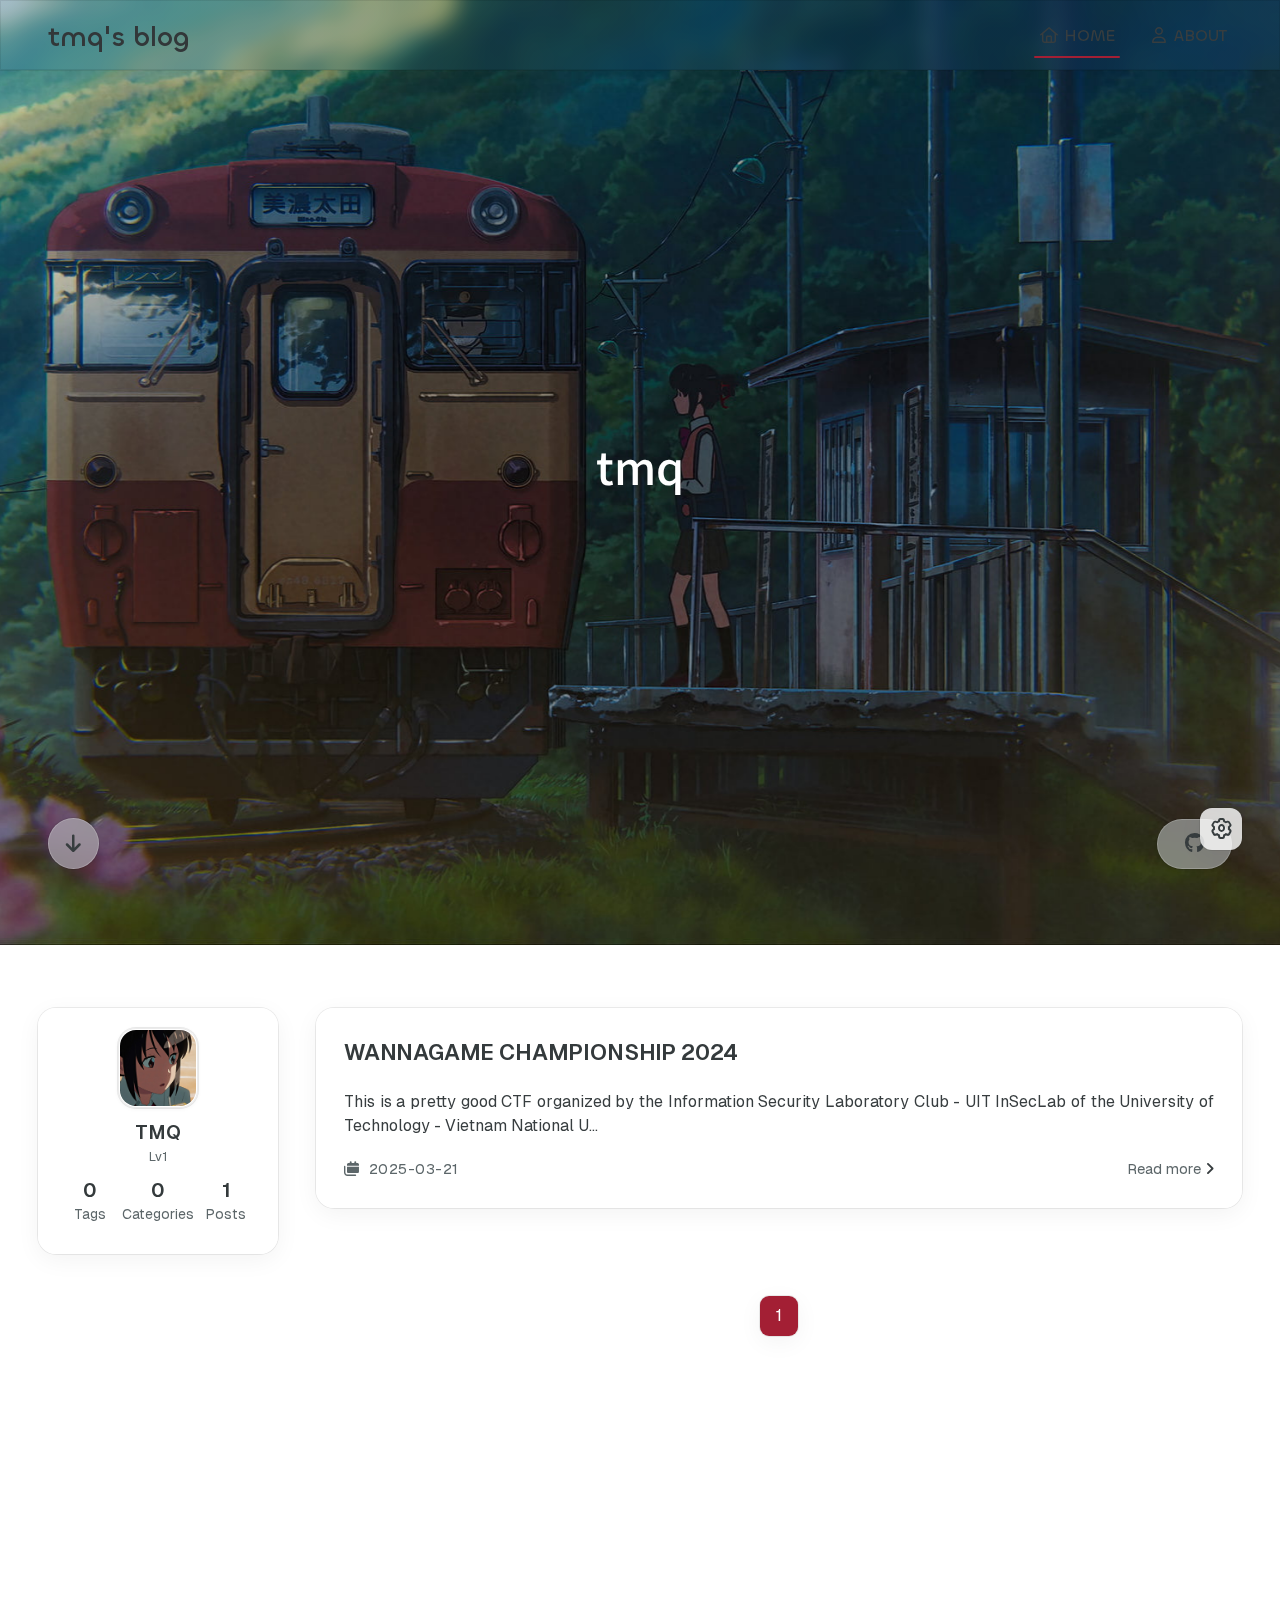
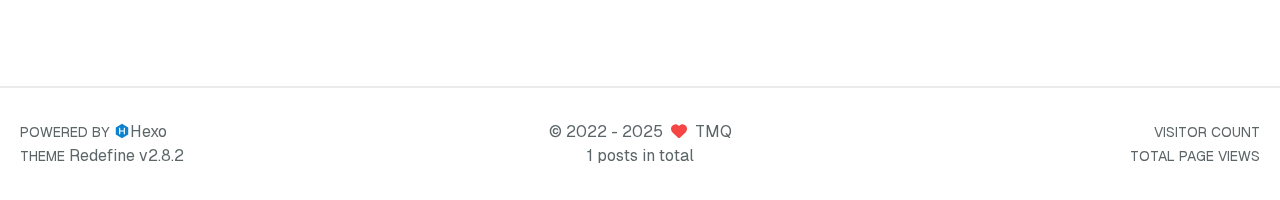
==== index.html @ 38c9bf93 "Site updated: 2025-03-23 18:31:00" ====
<!DOCTYPE html>
<html lang="en">
<head>
    <meta charset="utf-8">
    <meta name="viewport" content="width=device-width, initial-scale=1">
    <meta name="keywords" content="Hexo Theme Redefine">
    
    <meta name="author" content="TMQ">
    <!-- preconnect -->
    <link rel="preconnect" href="https://fonts.googleapis.com">
    <link rel="preconnect" href="https://fonts.gstatic.com" crossorigin>

    
    <!--- Seo Part-->
    
    <link rel="canonical" href="http://example.com/"/>
    <meta name="robots" content="index,follow">
    <meta name="googlebot" content="index,follow">
    <meta name="revisit-after" content="1 days">
    
    
    
        
        <meta name="description" content="Hexo Theme Redefine, Redefine Your Hexo Journey.">
<meta property="og:type" content="website">
<meta property="og:title" content="Hexo">
<meta property="og:url" content="http://example.com/index.html">
<meta property="og:site_name" content="Hexo">
<meta property="og:description" content="Hexo Theme Redefine, Redefine Your Hexo Journey.">
<meta property="og:locale" content="en_US">
<meta property="og:image" content="http://example.com/images/redefine-og.webp">
<meta property="article:author" content="John Doe">
<meta name="twitter:card" content="summary">
<meta name="twitter:image" content="http://example.com/images/redefine-og.webp">
    
    
    <!--- Icon Part-->
    <link rel="icon" type="image/png" href="/images/ehc.ico" sizes="192x192">
    <link rel="apple-touch-icon" sizes="180x180" href="/images/ehc.ico">
    <meta name="theme-color" content="#A31F34">
    <link rel="shortcut icon" href="/images/ehc.ico">
    <!--- Page Info-->
    
    <title>
        
            tmq&#39;s blog - A blog about my ctf writeups and malware analysis research
        
    </title>

    
<link rel="stylesheet" href="/fonts/Chillax/chillax.css">


    <!--- Inject Part-->
    

    
<link rel="stylesheet" href="/css/style.css">


    
        
<link rel="stylesheet" href="/css/build/tailwind.css">

    

    
<link rel="stylesheet" href="/fonts/GeistMono/geist-mono.css">

    
<link rel="stylesheet" href="/fonts/Geist/geist.css">

    <!--- Font Part-->
    
        <link href="https://fonts.googleapis.com/css2?family=Noto+Sans+SC:wght@400;500;700&display=swap" rel="stylesheet">
    
    
    
    
    
    

    <script id="hexo-configurations">
    window.config = {"hostname":"example.com","root":"/","language":"en"};
    window.theme = {"articles":{"style":{"font_size":"16px","line_height":1.5,"image_border_radius":"14px","image_alignment":"center","image_caption":false,"link_icon":true,"delete_mask":false,"title_alignment":"left","headings_top_spacing":{"h1":"3.2rem","h2":"2.4rem","h3":"1.9rem","h4":"1.6rem","h5":"1.4rem","h6":"1.3rem"}},"word_count":{"enable":true,"count":true,"min2read":true},"author_label":{"enable":true,"auto":false,"list":[]},"code_block":{"copy":true,"style":"mac","highlight_theme":{"light":"github","dark":"vs2015"},"font":{"enable":false,"family":null,"url":null}},"toc":{"enable":true,"max_depth":3,"number":false,"expand":true,"init_open":true},"copyright":{"enable":true,"default":"cc_by_nc_sa"},"lazyload":true,"pangu_js":false,"recommendation":{"enable":false,"title":"推荐阅读","limit":3,"mobile_limit":2,"placeholder":"/images/wallhaven-wqery6-light.webp","skip_dirs":[]}},"colors":{"primary":"#A31F34","secondary":null,"default_mode":"light"},"global":{"fonts":{"chinese":{"enable":false,"family":null,"url":null},"english":{"enable":false,"family":null,"url":null},"title":{"enable":false,"family":null,"url":null}},"content_max_width":"1000px","sidebar_width":"210px","hover":{"shadow":true,"scale":false},"scroll_progress":{"bar":false,"percentage":true},"website_counter":{"url":"https://cn.vercount.one/js","enable":true,"site_pv":true,"site_uv":true,"post_pv":true},"single_page":true,"preloader":{"enable":false,"custom_message":null},"open_graph":{"enable":true,"image":"/images/redefine-og.webp","description":"Hexo Theme Redefine, Redefine Your Hexo Journey."},"google_analytics":{"enable":false,"id":null}},"home_banner":{"enable":true,"style":"fixed","image":{"light":"/images/light.jpg","dark":"/images/dark.jpg"},"title":"tmq","subtitle":{"text":["Just a place to write Something?","When I Die I Want To Be Remembered For the LIFE I Lived not the MONEY I made."],"hitokoto":{"enable":false,"show_author":false,"api":"https://v1.hitokoto.cn"},"typing_speed":100,"backing_speed":50,"starting_delay":500,"backing_delay":1000,"loop":true,"smart_backspace":true},"text_color":{"light":"#fff","dark":"#d1d1b6"},"text_style":{"title_size":"2.8rem","subtitle_size":"1.5rem","line_height":1.2},"custom_font":{"enable":true,"family":"Noto Sans SC","url":"https://fonts.googleapis.com/css2?family=Noto+Sans+SC:wght@400;500;700&display=swap"},"social_links":{"enable":true,"style":"default","links":{"github":"https://github.com/taquan1203","instagram":null,"zhihu":null,"twitter":null,"email":null},"qrs":{"weixin":null}}},"plugins":{"feed":{"enable":false},"aplayer":{"enable":false,"type":"fixed","audios":[{"name":null,"artist":null,"url":null,"cover":null,"lrc":null}]},"mermaid":{"enable":false,"version":"11.4.1"}},"version":"2.8.2","navbar":{"auto_hide":true,"color":{"left":"#f78736","right":"#367df7","transparency":100},"width":{"home":"1200px","pages":"1000px"},"links":{"Home":{"path":"/","icon":"fa-regular fa-house"},"About":{"icon":"fa-regular fa-user","path":"/about"}},"search":{"enable":false,"preload":true}},"page_templates":{"friends_column":2,"tags_style":"blur"},"home":{"sidebar":{"enable":true,"position":"left","first_item":"menu","announcement":null,"show_on_mobile":true,"links":null},"article_date_format":"YYYY-MM-DD","excerpt_length":150,"categories":{"enable":true,"limit":3},"tags":{"enable":true,"limit":3}},"footerStart":"2022/8/17 11:45:14"};
    window.lang_ago = {"second":"%s seconds ago","minute":"%s minutes ago","hour":"%s hours ago","day":"%s days ago","week":"%s weeks ago","month":"%s months ago","year":"%s years ago"};
    window.data = {"masonry":false};
  </script>
    
    <!--- Fontawesome Part-->
    
<link rel="stylesheet" href="/fontawesome/fontawesome.min.css">

    
<link rel="stylesheet" href="/fontawesome/brands.min.css">

    
<link rel="stylesheet" href="/fontawesome/solid.min.css">

    
<link rel="stylesheet" href="/fontawesome/regular.min.css">

    
    
    
    
<meta name="generator" content="Hexo 7.3.0"></head>



<body>
	<div class="progress-bar-container">
	

	
	<span class="pjax-progress-bar"></span>
	<!--        <span class="swup-progress-icon">-->
	<!--            <i class="fa-solid fa-circle-notch fa-spin"></i>-->
	<!--        </span>-->
	
</div>

<main class="page-container" id="swup">

	
	
    <style>
        .home-banner-container {
            background: none !important;
        }
        .home-article-item,
        .sidebar-links,
        .sidebar-content,
        a.page-number,
        a.extend,
        .sidebar-links .links:hover,
        .right-bottom-tools,
        footer.footer {
            background-color: var(--background-color-transparent-80) !important;
        }
        .right-bottom-tools:hover,
        a.page-number:hover,
        a.extend:hover {
            background-color: var(--primary-color) !important;
        }
        .site-info,
        .home-article-sticky-label {
            background-color: var(--background-color-transparent-15) !important;
        }
        .home-article-sticky-label {
            backdrop-filter: none !important;
        }
    </style>
    <div class="home-banner-background transition-fade fixed top-0 left-0 w-screen h-screen scale-125 sm:scale-110 box-border will-change-transform bg-cover">
        <img src="/images/light.jpg" alt="home-banner-background" class="w-full h-full object-cover dark:hidden">
        <img src="/images/dark.jpg" alt="home-banner-background" class="w-full h-full object-cover hidden dark:block">
    </div>


<div class="home-banner-container flex justify-center items-center transition-fade relative">
    
    <div class="content mt-8 flex flex-col justify-center items-center transition-fade-down">
        <div class="description flex flex-col justify-center items-center w-screen font-medium text-center"
        
             style="font-family: 'Noto Sans SC', sans-serif; !important;"
                
        >
            tmq
            
            
                <p><i id="subtitle"></i></p>
            
        </div>
        
            
            <div class="absolute bottom-0.5 flex flex-row justify-between max-w-[1340px] items-center w-full px-8 sm:px-12">
                <div class="flex p-3 bg-gray-300/50 dark:bg-gray-500/40 backdrop-blur-lg border border-white/20 dark:border-gray-500/30 group rounded-full cursor-pointer flex justify-center items-center aspect-square h-full shadow-redefine-flat hover:shadow-redefine-flat-hover transition-shadow" onclick="scrollToMain()" >
                    <i class="fa-solid fa-arrow-down fa-fw fa-lg group-hover:translate-y-1 transition-transform"></i>
                </div>
                <div class="social-contacts px-6 py-3 bg-gray-300/50 dark:bg-gray-500/40 backdrop-blur-lg border border-white/20 dark:border-gray-500/30 shadow-redefine-flat rounded-full flex flex-row gap-3 items-center">
                    
                        
                            
                                <span class="social-contact-item github">
                                    <a target="_blank" href="https://github.com/taquan1203">
                                        <i class="fa-brands fa-fw fa-lg fa-github"></i>
                                    </a>
                                </span>
                            
                        
                    
                        
                    
                        
                    
                        
                    
                        
                    
                    
                </div>
            </div>
        
    </div>
    <script>
        const scrollToMain = ()=> {
            console.log('scroll');
            const target = document.querySelector('.main-content-container');
            target.scrollIntoView({ behavior: 'smooth'});
        }
    </script>
</div>
	

	<div class="main-content-container flex flex-col justify-between min-h-dvh">
		<div class="main-content-header">
			<header class="navbar-container px-6 md:px-12">
    <div class="navbar-content transition-navbar has-home-banner">
        <div class="left">
            
            <a class="logo-title" href="/">
                <h1>
                tmq&#39;s blog
                </h1>
            </a>
        </div>

        <div class="right">
            <!-- PC -->
            <div class="desktop">
                <ul class="navbar-list">
                    
                        
                            

                            <li class="navbar-item">
                                <!-- Menu -->
                                <a class="active"
                                   href="/"
                                        >
                                    <i class="fa-regular fa-house fa-fw"></i>
                                    HOME
                                    
                                </a>

                                <!-- Submenu -->
                                
                            </li>
                    
                        
                            

                            <li class="navbar-item">
                                <!-- Menu -->
                                <a class=""
                                   href="/about"
                                        >
                                    <i class="fa-regular fa-user fa-fw"></i>
                                    ABOUT
                                    
                                </a>

                                <!-- Submenu -->
                                
                            </li>
                    
                    
                </ul>
            </div>
            <!-- Mobile -->
            <div class="mobile">
                
                <div class="icon-item navbar-bar">
                    <div class="navbar-bar-middle"></div>
                </div>
            </div>
        </div>
    </div>

    <!-- Mobile sheet -->
    <div class="navbar-drawer h-dvh w-full absolute top-0 left-0 bg-background-color flex flex-col justify-between">
        <ul class="drawer-navbar-list flex flex-col px-4 justify-center items-start">
            
                
                    

                    <li class="drawer-navbar-item text-base my-1.5 flex flex-col w-full">
                        
                        <a class="py-1.5 px-2 flex flex-row items-center justify-between gap-1 hover:!text-primary active:!text-primary text-2xl font-semibold group border-b border-border-color hover:border-primary w-full active"
                           href="/"
                        >
                            <span>
                                HOME
                            </span>
                            
                                <i class="fa-regular fa-house fa-sm fa-fw"></i>
                            
                        </a>
                        

                        
                    </li>
            
                
                    

                    <li class="drawer-navbar-item text-base my-1.5 flex flex-col w-full">
                        
                        <a class="py-1.5 px-2 flex flex-row items-center justify-between gap-1 hover:!text-primary active:!text-primary text-2xl font-semibold group border-b border-border-color hover:border-primary w-full "
                           href="/about"
                        >
                            <span>
                                ABOUT
                            </span>
                            
                                <i class="fa-regular fa-user fa-sm fa-fw"></i>
                            
                        </a>
                        

                        
                    </li>
            

            
            
        </ul>

        <div class="statistics flex justify-around my-2.5">
    <a class="item tag-count-item flex flex-col justify-center items-center w-20" href="/tags">
        <div class="number text-2xl sm:text-xl text-second-text-color font-semibold">0</div>
        <div class="label text-third-text-color text-sm">Tags</div>
    </a>
    <a class="item tag-count-item flex flex-col justify-center items-center w-20" href="/categories">
        <div class="number text-2xl sm:text-xl text-second-text-color font-semibold">0</div>
        <div class="label text-third-text-color text-sm">Categories</div>
    </a>
    <a class="item tag-count-item flex flex-col justify-center items-center w-20" href="/archives">
        <div class="number text-2xl sm:text-xl text-second-text-color font-semibold">1</div>
        <div class="label text-third-text-color text-sm">Posts</div>
    </a>
</div>
    </div>

    <div class="window-mask"></div>

</header>


		</div>

		<div class="main-content-body transition-fade-up">
			
			<div class="home-sidebar-container">
    <div class="sticky-container sticky">
        
        
            
            <div class="sidebar-content" >
                <div class="avatar flex justify-center">
    <img src="/images/mitsuha.jpg">
</div>
                <div class="author flex flex-col justify-center my-2.5 mx-0">
    <div class="name">TMQ</div>
    
        <div class="label">Lv1</div>
    
</div>
                <div class="statistics flex justify-around my-2.5">
    <a class="item tag-count-item flex flex-col justify-center items-center w-20" href="/tags">
        <div class="number text-2xl sm:text-xl text-second-text-color font-semibold">0</div>
        <div class="label text-third-text-color text-sm">Tags</div>
    </a>
    <a class="item tag-count-item flex flex-col justify-center items-center w-20" href="/categories">
        <div class="number text-2xl sm:text-xl text-second-text-color font-semibold">0</div>
        <div class="label text-third-text-color text-sm">Categories</div>
    </a>
    <a class="item tag-count-item flex flex-col justify-center items-center w-20" href="/archives">
        <div class="number text-2xl sm:text-xl text-second-text-color font-semibold">1</div>
        <div class="label text-third-text-color text-sm">Posts</div>
    </a>
</div>
            </div>
        

    </div>
</div>

			

			<div class="main-content">
				<div class="home-content-container">
    <ul class="home-article-list">
        
            <li class="home-article-item">

                

                

                
                <div class="flex flex-col gap-5 px-7 pb-7 pt-7">
                    <h3 class="home-article-title">
                        <a href="/2025/03/21/Wannagame-Champsionship-2024-CTF-Writeup/">
                            WANNAGAME CHAMPIONSHIP 2024
                        </a>
                    </h3>

                    <div class="home-article-content markdown-body">
                        
                            
                            This is a pretty good CTF organized by the Information Security Laboratory Club - UIT InSecLab of the University of Technology - Vietnam National U...
                        
                    </div>

                    <div class="home-article-meta-info-container">
    <div class="home-article-meta-info">
        <span><i class="fa-solid fa-calendars"></i>&nbsp;
            <span class="home-article-date" data-date="Fri Mar 21 2025 18:18:24 GMT+0700">
                
                    2025-03-21
                
            </span>
        </span>
        
        
    </div>

    <a href="/2025/03/21/Wannagame-Champsionship-2024-CTF-Writeup/">Read more<span class="seo-reader-text">WANNAGAME CHAMPIONSHIP 2024</span>&nbsp;<i class="fa-solid fa-angle-right"></i></a>
</div>

                </div>
            </li>
        
    </ul>

    <div class="home-paginator px-7 py-5">
        <div class="paginator">
	<span class="page-number current">1</span>
</div>
  
    </div>
</div>

			</div>

			
		</div>

		<div class="main-content-footer">
			<footer class="footer mt-5 py-5 h-auto text-base text-third-text-color relative border-t-2 border-t-border-color">
    <div class="info-container py-3 text-center">
        
        <div class="text-center">
            &copy;
            
              <span>2022</span>
              -
            
            2025&nbsp;&nbsp;<i class="fa-solid fa-heart fa-beat" style="--fa-animation-duration: 0.5s; color: #f54545"></i>&nbsp;&nbsp;<a href="/">TMQ</a>
            
                
                <p class="post-count space-x-0.5">
                    <span>
                        1 posts in total
                    </span>
                    
                </p>
            
        </div>
        
            <script data-swup-reload-script src="https://cn.vercount.one/js"></script>
            <div class="relative text-center lg:absolute lg:right-[20px] lg:top-1/2 lg:-translate-y-1/2 lg:text-right">
                
                    <span id="busuanzi_container_site_uv" class="lg:!block">
                        <span class="text-sm">VISITOR COUNT</span>
                        <span id="busuanzi_value_site_uv"></span>
                    </span>
                
                
                    <span id="busuanzi_container_site_pv" class="lg:!block">
                        <span class="text-sm">TOTAL PAGE VIEWS</span>
                        <span id="busuanzi_value_site_pv"></span>
                    </span>
                
            </div>
        
        <div class="relative text-center lg:absolute lg:left-[20px] lg:top-1/2 lg:-translate-y-1/2 lg:text-left">
            <span class="lg:block text-sm">POWERED BY <?xml version="1.0" encoding="utf-8"?><!DOCTYPE svg PUBLIC "-//W3C//DTD SVG 1.1//EN" "http://www.w3.org/Graphics/SVG/1.1/DTD/svg11.dtd"><svg class="relative top-[2px] inline-block align-baseline" version="1.1" id="圖層_1" xmlns="http://www.w3.org/2000/svg" xmlns:xlink="http://www.w3.org/1999/xlink" x="0px" y="0px" width="1rem" height="1rem" viewBox="0 0 512 512" enable-background="new 0 0 512 512" xml:space="preserve"><path fill="#0E83CD" d="M256.4,25.8l-200,115.5L56,371.5l199.6,114.7l200-115.5l0.4-230.2L256.4,25.8z M349,354.6l-18.4,10.7l-18.6-11V275H200v79.6l-18.4,10.7l-18.6-11v-197l18.5-10.6l18.5,10.8V237h112v-79.6l18.5-10.6l18.5,10.8V354.6z"/></svg><a target="_blank" class="text-base" href="https://hexo.io">Hexo</a></span>
            <span class="text-sm lg:block">THEME&nbsp;<a class="text-base" target="_blank" href="https://github.com/EvanNotFound/hexo-theme-redefine">Redefine v2.8.2</a></span>
        </div>
        
        
        
        
        
    </div>  
</footer>
		</div>
	</div>

	

	<div class="right-side-tools-container">
		<div class="side-tools-container">
	<ul class="hidden-tools-list">
		<li class="right-bottom-tools tool-font-adjust-plus flex justify-center items-center">
			<i class="fa-regular fa-magnifying-glass-plus"></i>
		</li>

		<li class="right-bottom-tools tool-font-adjust-minus flex justify-center items-center">
			<i class="fa-regular fa-magnifying-glass-minus"></i>
		</li>

		<li class="right-bottom-tools tool-dark-light-toggle flex justify-center items-center">
			<i class="fa-regular fa-moon"></i>
		</li>

		<!-- rss -->
		

		

		<li class="right-bottom-tools tool-scroll-to-bottom flex justify-center items-center">
			<i class="fa-regular fa-arrow-down"></i>
		</li>
	</ul>

	<ul class="visible-tools-list">
		<li class="right-bottom-tools toggle-tools-list flex justify-center items-center">
			<i class="fa-regular fa-cog fa-spin"></i>
		</li>
		
		<li class="right-bottom-tools tool-scroll-to-top flex justify-center items-center">
			<i class="arrow-up fas fa-arrow-up"></i>
			<span class="percent"></span>
		</li>
		
		
	</ul>
</div>
	</div>

	<div class="image-viewer-container">
	<img src="">
</div>

	

</main>



<script src="/js/build/libs/Swup.min.js"></script>

<script src="/js/build/libs/SwupSlideTheme.min.js"></script>

<script src="/js/build/libs/SwupScriptsPlugin.min.js"></script>

<script src="/js/build/libs/SwupProgressPlugin.min.js"></script>

<script src="/js/build/libs/SwupScrollPlugin.min.js"></script>

<script src="/js/build/libs/SwupPreloadPlugin.min.js"></script>

<script>
    const swup = new Swup({
        plugins: [
            new SwupScriptsPlugin({
                optin: true,
            }),
            new SwupProgressPlugin(),
            new SwupScrollPlugin({
                offset: 80,
            }),
            new SwupSlideTheme({
                mainElement: ".main-content-body",
            }),
            new SwupPreloadPlugin(),
        ],
        containers: ["#swup"],
    });
</script>




	
<script src="/js/build/tools/imageViewer.js" type="module"></script>

<script src="/js/build/utils.js" type="module"></script>

<script src="/js/build/main.js" type="module"></script>

<script src="/js/build/layouts/navbarShrink.js" type="module"></script>

<script src="/js/build/tools/scrollTopBottom.js" type="module"></script>

<script src="/js/build/tools/lightDarkSwitch.js" type="module"></script>

<script src="/js/build/layouts/categoryList.js" type="module"></script>





    
<script src="/js/build/tools/codeBlock.js" type="module"></script>




    
<script src="/js/build/layouts/lazyload.js" type="module"></script>






  
<script src="/js/build/libs/Typed.min.js"></script>

  
<script src="/js/build/plugins/typed.js" type="module"></script>








    
<script src="/js/build/libs/anime.min.js"></script>





    
<script src="/js/build/tools/tocToggle.js" type="module" data-swup-reload-script=""></script>

<script src="/js/build/layouts/toc.js" type="module" data-swup-reload-script=""></script>

<script src="/js/build/plugins/tabs.js" type="module" data-swup-reload-script=""></script>




<script src="/js/build/libs/moment-with-locales.min.js" data-swup-reload-script=""></script>


<script src="/js/build/layouts/essays.js" type="module" data-swup-reload-script=""></script>





	
</body>

</html>
---- fonts/Chillax/chillax.css ----
/**
 * @license
 *
 * Font Family: Chillax
 * Designed by: Manushi Parikh
 * URL: https://www.fontshare.com/fonts/chillax
 * © 2023 Indian Type Foundry
 *
 * Font Style:
 * Chillax Variable(Variable font)
 *
*/


/**
* This is a variable font
* You can controll variable axes as shown below:
* font-variation-settings: 'wght' 700.0;
*
* available axes:

* 'wght' (range from 200.0 to 700.0)

*/

@font-face {
    font-family: 'Chillax-Variable';
    src:local('Chillax-Variable'),
        local('ChillaxVariable'),
        local('Chillax Variable'),
        local('Chillax'),
        url('Chillax-Variable.woff2') format('woff2'),
        url('Chillax-Variable.woff') format('woff'),
        url('Chillax-Variable.ttf') format('truetype');
    font-weight: 200 700;
    font-display: swap;
    font-style: normal;
}
---- css/style.css ----
.title-hover-animation {
  display: inline-block;
  position: relative;
  border-bottom: none;
  line-height: 1.3;
  vertical-align: top;
  color: var(--second-text-color);
}
.title-hover-animation::before {
  content: '';
  position: absolute;
  width: 100%;
  height: 2px;
  bottom: -4px;
  left: 0;
  background-color: var(--second-text-color);
  visibility: hidden;
  transform: scaleX(0);
  transition-property: color, background, box-shadow, border-color, visibility, transform;
  transition-delay: 0s, 0s, 0s, 0s, 0s, 0s;
  transition-duration: 0.2s, 0.2s, 0.2s, 0.2s, 0.2s, 0.2s;
  transition-timing-function: ease, ease, ease, ease, ease-in-out, ease-in-out;
}
@-moz-keyframes fade-in-down {
  0% {
    opacity: 0;
    transform: translateY(-50px);
  }
  100% {
    opacity: 1;
    transform: translateY(0);
  }
}
@-webkit-keyframes fade-in-down {
  0% {
    opacity: 0;
    transform: translateY(-50px);
  }
  100% {
    opacity: 1;
    transform: translateY(0);
  }
}
@-o-keyframes fade-in-down {
  0% {
    opacity: 0;
    transform: translateY(-50px);
  }
  100% {
    opacity: 1;
    transform: translateY(0);
  }
}
@keyframes fade-in-down {
  0% {
    opacity: 0;
    transform: translateY(-50px);
  }
  100% {
    opacity: 1;
    transform: translateY(0);
  }
}
@-moz-keyframes icon-animate {
  0%, 100% {
    transform: scale(1);
  }
  10%, 30% {
    transform: scale(0.88);
  }
  20%, 40%, 60%, 80% {
    transform: scale(1.08);
  }
  50%, 70% {
    transform: scale(1.08);
  }
}
@-webkit-keyframes icon-animate {
  0%, 100% {
    transform: scale(1);
  }
  10%, 30% {
    transform: scale(0.88);
  }
  20%, 40%, 60%, 80% {
    transform: scale(1.08);
  }
  50%, 70% {
    transform: scale(1.08);
  }
}
@-o-keyframes icon-animate {
  0%, 100% {
    transform: scale(1);
  }
  10%, 30% {
    transform: scale(0.88);
  }
  20%, 40%, 60%, 80% {
    transform: scale(1.08);
  }
  50%, 70% {
    transform: scale(1.08);
  }
}
@keyframes icon-animate {
  0%, 100% {
    transform: scale(1);
  }
  10%, 30% {
    transform: scale(0.88);
  }
  20%, 40%, 60%, 80% {
    transform: scale(1.08);
  }
  50%, 70% {
    transform: scale(1.08);
  }
}
:root {
  --background-color: #fff;
  --background-color-transparent: rgba(255,255,255,0.6);
  --background-color-transparent-15: rgba(255,255,255,0.15);
  --background-color-transparent-40: rgba(255,255,255,0.4);
  --background-color-transparent-80: rgba(255,255,255,0.8);
  --second-background-color: #fafafa;
  --third-background-color: #f7f7f7;
  --third-background-color-transparent: rgba(241,241,241,0.6);
  --primary-color: #a31f34;
  --first-text-color: #323739;
  --second-text-color: #343a3c;
  --third-text-color: #5c6669;
  --fourth-text-color: #eaeced;
  --default-text-color: #373d3f;
  --invert-text-color: #bebec6;
  --border-color: rgba(0,0,0,0.08);
  --selection-color: #be243c;
  --shadow-color-1: rgba(0,0,0,0.08);
  --shadow-color-2: rgba(0,0,0,0.05);
  --shadow-hover-color: rgba(0,0,0,0.28);
  --scrollbar-color: #c1c1c1;
  --scrollbar-color-hover: #a1a1a1;
  --scroll-bar-bg-color: #fafafa;
  --link-color: #323739;
  --copyright-info-color: #c03;
  --avatar-background-color: #06c;
  --pjax-progress-bar-color: linear-gradient(45deg, #f10006, #ef5b00, #e59c01, #19ca05, #00cab5, #0264c8, #c303c3);
  --archive-timeline-last-child-color: linear-gradient(to bottom, #e8e8e8 60%, rgba(0,0,0,0) 100%) 1 100%;
  --note-blue-title-bg: #d6f7fb;
  --note-red-title-bg: #fde9e9;
  --note-cyan-title-bg: #e9fdf9;
  --note-green-title-bg: #e9fde9;
  --note-yellow-title-bg: #fdf9e9;
  --note-gray-title-bg: #f9f9f9;
  --note-type-title-bg: #fdf3e9;
  --note-black-title-bg: #e9e9e9;
  --note-purple-title-bg: #f9e9fd;
  --home-banner-text-color: #fff;
  --home-banner-icons-container-border-color: rgba(255,255,255,0.35);
  --home-banner-icons-container-background-color: rgba(255,255,255,0.3);
  --redefine-box-shadow: var(--shadow-color-2) 0px 6px 24px 0px, var(--shadow-color-1) 0px 0px 0px 1px;
  --redefine-box-shadow-hover: var(--shadow-color-2) 0px 6px 24px 0px, var(--shadow-color-1) 0px 0px 0px 1px, var(--shadow-color-1) 0px 0px 0px 1px inset;
  --redefine-box-shadow-flat: var(--shadow-color-2) 0px 1px 4px 0px, var(--shadow-color-1) 0px 0px 0px 1px;
  --redefine-box-shadow-flat-hover: var(--shadow-color-2) 0px 1px 4px 0px, var(--shadow-color-1) 0px 0px 0px 1px, var(--shadow-color-1) 0px 0px 0px 1px inset;
  --mermaid-theme: $mermaid-theme;
}
.light-mode {
  --background-color: #fff;
  --background-color-transparent: rgba(255,255,255,0.6);
  --background-color-transparent-15: rgba(255,255,255,0.15);
  --background-color-transparent-40: rgba(255,255,255,0.4);
  --background-color-transparent-80: rgba(255,255,255,0.8);
  --second-background-color: #fafafa;
  --third-background-color: #f7f7f7;
  --third-background-color-transparent: rgba(241,241,241,0.6);
  --primary-color: #a31f34;
  --first-text-color: #323739;
  --second-text-color: #343a3c;
  --third-text-color: #5c6669;
  --fourth-text-color: #eaeced;
  --default-text-color: #373d3f;
  --invert-text-color: #bebec6;
  --border-color: rgba(0,0,0,0.08);
  --selection-color: #be243c;
  --shadow-color-1: rgba(0,0,0,0.08);
  --shadow-color-2: rgba(0,0,0,0.05);
  --shadow-hover-color: rgba(0,0,0,0.28);
  --scrollbar-color: #c1c1c1;
  --scrollbar-color-hover: #a1a1a1;
  --scroll-bar-bg-color: #fafafa;
  --link-color: #323739;
  --copyright-info-color: #c03;
  --avatar-background-color: #06c;
  --pjax-progress-bar-color: linear-gradient(45deg, #f10006, #ef5b00, #e59c01, #19ca05, #00cab5, #0264c8, #c303c3);
  --archive-timeline-last-child-color: linear-gradient(to bottom, #e8e8e8 60%, rgba(0,0,0,0) 100%) 1 100%;
  --note-blue-title-bg: #d6f7fb;
  --note-red-title-bg: #fde9e9;
  --note-cyan-title-bg: #e9fdf9;
  --note-green-title-bg: #e9fde9;
  --note-yellow-title-bg: #fdf9e9;
  --note-gray-title-bg: #f9f9f9;
  --note-type-title-bg: #fdf3e9;
  --note-black-title-bg: #e9e9e9;
  --note-purple-title-bg: #f9e9fd;
  --home-banner-text-color: #fff;
  --home-banner-icons-container-border-color: rgba(255,255,255,0.35);
  --home-banner-icons-container-background-color: rgba(255,255,255,0.3);
  --redefine-box-shadow: var(--shadow-color-2) 0px 6px 24px 0px, var(--shadow-color-1) 0px 0px 0px 1px;
  --redefine-box-shadow-hover: var(--shadow-color-2) 0px 6px 24px 0px, var(--shadow-color-1) 0px 0px 0px 1px, var(--shadow-color-1) 0px 0px 0px 1px inset;
  --redefine-box-shadow-flat: var(--shadow-color-2) 0px 1px 4px 0px, var(--shadow-color-1) 0px 0px 0px 1px;
  --redefine-box-shadow-flat-hover: var(--shadow-color-2) 0px 1px 4px 0px, var(--shadow-color-1) 0px 0px 0px 1px, var(--shadow-color-1) 0px 0px 0px 1px inset;
  --mermaid-theme: $mermaid-theme;
}
.dark-mode {
  --background-color: #202124;
  --background-color-transparent: rgba(32,33,36,0.4);
  --background-color-transparent-15: rgba(32,33,36,0.15);
  --background-color-transparent-40: rgba(32,33,36,0.4);
  --background-color-transparent-80: rgba(32,33,36,0.8);
  --second-background-color: #242529;
  --third-background-color: #292b2f;
  --third-background-color-transparent: rgba(32,33,36,0.6);
  --primary-color: #a31f34;
  --first-text-color: #d2d2d7;
  --second-text-color: #cbcbd1;
  --third-text-color: #9595a2;
  --fourth-text-color: #36363e;
  --default-text-color: #bebec6;
  --invert-text-color: #373d3f;
  --border-color: rgba(255,255,255,0.08);
  --selection-color: #be243c;
  --shadow-color-1: rgba(255,255,255,0.08);
  --shadow-color-2: rgba(255,255,255,0.05);
  --shadow-hover-color: rgba(69,69,69,0.28);
  --scrollbar-color: #898989;
  --scrollbar-color-hover: #a1a1a1;
  --scroll-bar-bg-color: #2a2c30;
  --link-color: #c5c5cc;
  --copyright-info-color: #a30029;
  --avatar-background-color: #005cb8;
  --pjax-progress-bar-color: linear-gradient(45deg, #ea404a, #ea722f, #e9a71f, #67e559, #18ecec, #1b85f1, #ee1dee);
  --archive-timeline-last-child-color: linear-gradient(to bottom, #323232 60%, rgba(255,255,255,0) 100%) 1 100%;
  --note-blue-title-bg: #1e3e46;
  --note-red-title-bg: #4e1e1e;
  --note-cyan-title-bg: #1e4e4e;
  --note-green-title-bg: #1e4e1e;
  --note-yellow-title-bg: #4e4e1e;
  --note-gray-title-bg: #4e4e4e;
  --note-type-title-bg: #4e3a1e;
  --note-black-title-bg: #1e1e1e;
  --note-purple-title-bg: #4e1e4e;
  --home-banner-text-color: #d1d1b6;
  --home-banner-icons-container-border-color: rgba(197,197,197,0.35);
  --home-banner-icons-container-background-color: rgba(197,197,197,0.3);
  --redefine-box-shadow: var(--shadow-color-2) 0px 6px 24px 0px, var(--shadow-color-1) 0px 0px 0px 1px;
  --redefine-box-shadow-hover: var(--shadow-color-2) 0px 6px 24px 0px, var(--shadow-color-1) 0px 0px 0px 1px, var(--shadow-color-1) 0px 0px 0px 1px inset;
  --redefine-box-shadow-flat: var(--shadow-color-2) 0px 1px 4px 0px, var(--shadow-color-1) 0px 0px 0px 1px;
  --redefine-box-shadow-flat-hover: var(--shadow-color-2) 0px 1px 4px 0px, var(--shadow-color-1) 0px 0px 0px 1px, var(--shadow-color-1) 0px 0px 0px 1px inset;
  --mermaid-theme: $dark-mermaid-theme;
}
.redefine-box-shadow {
  box-shadow: var(--redefine-box-shadow);
}
.redefine-box-shadow-flat {
  box-shadow: var(--redefine-box-shadow-flat);
}
@media (min-width: 640px) {
  .redefine-box-shadow:hover {
    box-shadow: var(--redefine-box-shadow-hover);
  }
  .redefine-box-shadow-flat:hover {
    box-shadow: var(--redefine-box-shadow);
  }
}
.ellipsis {
  overflow: hidden;
  text-overflow: ellipsis;
  white-space: nowrap;
  width: 100%;
}
* {
  transition-property: color, background, box-shadow, border-color;
  transition-delay: 0s, 0s, 0s, 0s;
  transition-duration: 0.2s, 0.2s, 0.2s, 0.2s;
  transition-timing-function: ease, ease, ease, ease;
}
html,
body {
  position: relative;
  width: 100%;
  height: 100%;
  margin: 0;
  padding: 0;
  color: var(--default-text-color);
  background: var(--background-color);
  font-family: Geist Variable, Noto Sans SC, -apple-system, system-ui, Segoe UI, Roboto, Ubuntu, Cantarell, Noto Sans, sans-serif, BlinkMacSystemFont, Helvetica Neue, PingFang SC, Hiragino Sans GB, Microsoft YaHei, Arial;
  font-weight: 400;
  font-size: 16px;
  line-height: 1.5;
  --navbar-height: 70px;
}
html::-webkit-scrollbar,
body::-webkit-scrollbar {
  width: 14px;
  height: 8px;
  transition: all 0.2s ease;
  display: block;
}
html::-webkit-scrollbar-thumb,
body::-webkit-scrollbar-thumb {
  background: var(--scrollbar-color);
  border-radius: 18px;
  background-clip: content-box;
  border: 3px solid transparent;
}
html::-webkit-scrollbar-track,
body::-webkit-scrollbar-track {
  background-color: var(--scroll-bar-bg-color);
  border: 1px solid var(--shadow-color-1);
}
html::-webkit-scrollbar-thumb:hover,
body::-webkit-scrollbar-thumb:hover {
  background: var(--scrollbar-color-hover);
  border-radius: 18px;
  background-clip: content-box;
  border: 3px solid transparent;
}
@media (max-width: 768px) {
  html,
  body {
    font-size: 15.36px;
    line-height: 1.44;
  }
}
@media (max-width: 640px) {
  html,
  body {
    font-size: 14.4px;
    line-height: 1.35;
  }
}
html .navbar-shrink,
body .navbar-shrink {
  --navbar-height: 50.4px;
}
::selection {
  background: var(--selection-color);
  color: #fff;
}
ul,
ol,
li {
  padding: 0;
  margin: 0;
  list-style: none;
}
a {
  text-decoration: none;
  color: var(--default-text-color);
}
a i,
a span {
  color: var(--default-text-color);
}
a:hover,
a:active {
  text-decoration: none !important;
  color: var(--primary-color);
}
a:hover i,
a:active i,
a:hover span,
a:active span {
  color: var(--primary-color);
}
img[lazyload] {
  padding: 10px;
  margin: 20px auto !important;
  cursor: not-allowed;
  pointer-events: none;
}
button {
  padding: 0;
  margin: 0;
  border: 0;
  outline: none;
  cursor: pointer;
  background: transparent;
}
.btn {
  display: inline-block;
  position: relative;
  text-align: center;
  cursor: pointer;
  white-space: nowrap;
  padding: 8px 16px;
  background-color: var(--second-background-color) !important;
  border-radius: 14px !important;
  padding: 12px 16px !important;
  text-decoration: none !important;
  padding: 0;
  border-radius: 18px;
  box-sizing: border-box;
  background: var(--background-color);
  margin-bottom: 1rem;
  box-shadow: var(--redefine-box-shadow);
  box-shadow: var(--redefine-box-shadow-flat) !important;
  user-select: none;
  -moz-user-select: none;
  -webkit-user-select: none;
  -ms-user-select: none;
  box-shadow: var(--redefine-box-shadow);
  transition-property: color, background, box-shadow, border-color, transform;
  transition-delay: 0s, 0s, 0s, 0s, 0s;
  transition-duration: 0.2s, 0.2s, 0.2s, 0.2s, 0.2s;
  transition-timing-function: ease, ease, ease, ease, linear;
}
@media (max-width: 768px) {
  .btn {
    margin-bottom: 0.8rem;
  }
}
@media (max-width: 640px) {
  .btn {
    margin-bottom: 0.6rem;
  }
}
.btn:hover {
  box-shadow: var(--redefine-box-shadow-hover);
}
@media (max-width: 768px) {
  .btn {
    padding: -4;
    border-radius: 18px;
  }
}
@media (max-width: 640px) {
  .btn {
    padding: -8;
    border-radius: 18px;
  }
}
.btn:hover {
  box-shadow: var(--redefine-box-shadow-hover);
}
.btn:hover,
.btn:focus {
  color: var(--primary-color);
  background-color: var(--background-color) !important;
  box-shadow: var(--redefine-box-shadow) !important;
}
.btn:active {
  box-shadow: var(--redefine-box-shadow-flat) !important;
  transform: scale(0.95);
  transition: transform 0.1s ease;
  background-color: var(--third-background-color) !important;
}
.clear {
  clear: both;
}
.markdown-body {
  font-family: 'Geist Variable', -apple-system, BlinkMacSystemFont, 'PingFang SC', 'Microsoft YaHei', 'Heiti SC', 'WenQuanYi Micro Hei', sans-serif, sans-serif;
  font-size: 16px;
}
.markdown-body blockquote {
  box-sizing: border-box;
  margin: 20px 0;
  color: var(--default-text-color);
  background: var(--third-background-color);
  padding: 0 1rem 0 0.5rem;
  border-radius: 0 14px 14px 0;
  position: relative;
  border-left: 5px solid var(--default-text-color);
}
.markdown-body blockquote p,
.markdown-body blockquote ul,
.markdown-body blockquote ol {
  padding: 5px 5px 5px 10px;
}
.markdown-body p {
  line-height: 1.5;
  color: var(--default-text-color);
  font-weight: 400;
  margin-bottom: 1rem;
  margin-top: 0;
}
.markdown-body a {
  position: relative;
  outline: 0;
  text-decoration: underline;
  overflow-wrap: break-word;
  cursor: pointer;
  box-sizing: border-box;
  padding-bottom: 2px;
  text-underline-offset: 2px;
  text-decoration-color: var(--fourth-text-color);
  transition: text-decoration-color 0.2s ease;
}
.markdown-body a.link {
  padding-right: 0.1em;
}
.markdown-body a .fas,
.markdown-body a .far,
.markdown-body a fab {
  margin: 0 2px 0 6px;
  position: relative;
  color: var(--third-text-color);
  font-size: 0.88rem;
}
.markdown-body a .link-icon {
  transition: transform 0.2s ease;
}
.markdown-body a:hover,
.markdown-body a:focus {
  text-decoration: underline !important;
  text-decoration-color: var(--primary-color) !important;
}
.markdown-body a:hover .link-icon,
.markdown-body a:focus .link-icon {
  transform: translate(0.1em, -0.1em);
}
.markdown-body a:hover::after,
.markdown-body a:focus::after {
  background: var(--primary-color);
  text-decoration: underline;
}
.markdown-body strong {
  color: var(--default-text-color);
}
.markdown-body hr {
  margin: 2rem 0;
  border: 0;
  border-top: 2px solid var(--shadow-color-1);
}
.markdown-body em {
  color: var(--default-text-color);
}
.markdown-body ul > li,
.markdown-body ol > li {
  margin-left: 20px;
  line-height: 2rem;
}
.markdown-body ul {
  margin-bottom: 1.2rem;
}
.markdown-body ul li {
  list-style: disc;
}
.markdown-body ul li ul li {
  list-style: circle;
}
.markdown-body ul li ul li ul li {
  list-style: square;
}
.markdown-body ol {
  margin-bottom: 1.2rem;
}
.markdown-body ol li {
  list-style: decimal;
}
.markdown-body ol li ul li {
  list-style: disc;
}
.markdown-body ol li ul ul li {
  list-style: circle;
}
.markdown-body ol li ol li {
  list-style: upper-alpha;
}
.markdown-body ol li ol li ol li {
  list-style: upper-roman;
}
.markdown-body li {
  color: var(--default-text-color);
}
.markdown-body h1,
.markdown-body h2,
.markdown-body h3,
.markdown-body h4,
.markdown-body h5,
.markdown-body h6,
.markdown-body .h1,
.markdown-body .h2,
.markdown-body .h3,
.markdown-body .h4,
.markdown-body .h5,
.markdown-body .h6 {
  font-family: 'Geist Variable', -apple-system, BlinkMacSystemFont, 'PingFang SC', 'Microsoft YaHei', 'Heiti SC', 'WenQuanYi Micro Hei', sans-serif, sans-serif;
  color: var(--second-text-color);
  line-height: 1.5;
}
@media (max-width: 768px) {
  .markdown-body h1,
  .markdown-body h2,
  .markdown-body h3,
  .markdown-body h4,
  .markdown-body h5,
  .markdown-body h6,
  .markdown-body .h1,
  .markdown-body .h2,
  .markdown-body .h3,
  .markdown-body .h4,
  .markdown-body .h5,
  .markdown-body .h6 {
    line-height: 1.44;
  }
}
.markdown-body h1,
.markdown-body .h1 {
  font-size: 3.2rem;
  font-weight: 650;
  border-bottom: solid 2px var(--fourth-text-color);
  margin-top: 3.2rem;
  margin-bottom: 1rem;
  letter-spacing: -0.025em;
  line-height: 1.2;
}
@media (max-width: 768px) {
  .markdown-body h1,
  .markdown-body .h1 {
    font-size: 1.7rem;
    line-height: 1.2;
  }
}
.markdown-body h2,
.markdown-body .h2 {
  font-size: 2.5rem;
  font-weight: 650;
  padding: 3px 0;
  border-bottom: solid 2px var(--fourth-text-color);
  margin-top: 2.4rem;
  margin-bottom: 1rem;
  letter-spacing: -0.025em;
  line-height: 1.1;
}
@media (max-width: 768px) {
  .markdown-body h2,
  .markdown-body .h2 {
    font-size: 1.6rem;
    line-height: 1.1;
  }
}
.markdown-body h3,
.markdown-body .h3 {
  font-size: 1.8rem;
  font-weight: 600;
  margin-top: 1.9rem;
  margin-bottom: 0.75rem;
  letter-spacing: -0.025em;
  line-height: 1.3;
}
@media (max-width: 768px) {
  .markdown-body h3,
  .markdown-body .h3 {
    font-size: 1.5rem;
    line-height: 1.2;
  }
}
.markdown-body h4,
.markdown-body .h4 {
  font-size: 1.5rem;
  font-weight: 600;
  margin-top: 1.6rem;
  margin-bottom: 0.75rem;
  line-height: 1.4;
}
@media (max-width: 768px) {
  .markdown-body h4,
  .markdown-body .h4 {
    font-size: 1.4rem;
    line-height: 1.3;
  }
}
.markdown-body h5,
.markdown-body .h5 {
  font-size: 1.28rem;
  font-weight: 600;
  margin-top: 1.4rem;
  margin-bottom: 0.5rem;
  line-height: 1.3;
}
@media (max-width: 768px) {
  .markdown-body h5,
  .markdown-body .h5 {
    font-size: 1.18rem;
    line-height: 1.2;
  }
}
.markdown-body h6,
.markdown-body .h6 {
  font-size: 1.2rem;
  font-weight: 600;
  margin-top: 1.3rem;
  margin-bottom: 0.5rem;
  line-height: 1.2;
}
@media (max-width: 768px) {
  .markdown-body h6,
  .markdown-body .h6 {
    font-size: 1.1rem;
    line-height: 1.1;
  }
}
.markdown-body img {
  box-sizing: border-box;
  border-radius: 14px;
  max-width: 100%;
  cursor: zoom-in;
  display: block;
  transition-property: color, background, box-shadow, border-color, padding, margin;
  transition-delay: 0s, 0s, 0s, 0s, 0s, 0s;
  transition-duration: 0.2s, 0.2s, 0.2s, 0.2s, 0.2s, 0.2s;
  transition-timing-function: ease, ease, ease, ease, linear, linear;
  margin: 1rem auto 1rem;
}
.markdown-body del.mask {
  text-decoration: none !important;
  transition: 0.2s cubic-bezier(0.25, 0.46, 0.45, 0.94) color, 0.2s cubic-bezier(0.25, 0.46, 0.45, 0.94) background;
}
.markdown-body del.mask * {
  transition: 0.35s cubic-bezier(0.25, 0.46, 0.45, 0.94) opacity;
}
.markdown-body del.mask:not(:hover) {
  color: transparent !important;
  background: #000 !important;
}
.markdown-body del.mask:not(:hover) * {
  opacity: 0 !important;
}
.markdown-body del.mask:not(:hover),
.markdown-body del.mask:not(:hover) * {
  border: none !important;
}
.markdown-body > table,
.markdown-body .tab-pane > table {
  border-spacing: 0;
  border-collapse: collapse;
  width: 100%;
  overflow: auto;
  margin-bottom: 1.2rem;
  box-shadow: var(--redefine-box-shadow-flat);
  border-radius: 14px;
}
.markdown-body > table thead th,
.markdown-body .tab-pane > table thead th {
  border-bottom: 1px solid var(--shadow-color-1);
  background-color: var(--third-background-color) !important;
}
.markdown-body > table thead th:first-child,
.markdown-body .tab-pane > table thead th:first-child {
  border-top-left-radius: 14px;
}
.markdown-body > table thead th:last-child,
.markdown-body .tab-pane > table thead th:last-child {
  border-top-right-radius: 14px;
}
.markdown-body > table tbody tr:last-child td:first-child,
.markdown-body .tab-pane > table tbody tr:last-child td:first-child {
  border-bottom-left-radius: 14px;
}
.markdown-body > table tbody tr:last-child td:last-child,
.markdown-body .tab-pane > table tbody tr:last-child td:last-child {
  border-bottom-right-radius: 14px;
}
.markdown-body > table td,
.markdown-body .tab-pane > table td,
.markdown-body > table th,
.markdown-body .tab-pane > table th {
  padding: 8px 16px;
  border-left: 1px solid var(--shadow-color-1);
}
.markdown-body > table td:first-child,
.markdown-body .tab-pane > table td:first-child,
.markdown-body > table th:first-child,
.markdown-body .tab-pane > table th:first-child {
  border-left: none;
}
.markdown-body > table tr,
.markdown-body .tab-pane > table tr {
  background-color: var(--background-color);
}
.markdown-body > table tr:nth-child(2n),
.markdown-body .tab-pane > table tr:nth-child(2n) {
  background-color: var(--second-background-color);
}
.markdown-body mjx-container {
  display: inline;
  overflow-x: auto;
  white-space: nowrap;
  margin: 0 0.2rem;
}
.markdown-body mjx-container:hover::-webkit-scrollbar-thumb {
  border: 3px solid rgba(183,183,183,0.3);
}
.markdown-body mjx-container::-webkit-scrollbar {
  width: 6px;
  height: 6px;
  transition: all 0.2s ease;
  display: block;
}
.markdown-body mjx-container::-webkit-scrollbar-track {
  background: transparent;
  border: none;
}
.markdown-body mjx-container::-webkit-scrollbar-thumb {
  border-radius: 20px;
  border: 3px solid rgba(183,183,183,0);
  transition: all 0.2s ease;
}
.markdown-body mjx-container svg {
  display: inline-block /* Allow content to be centered properly */;
}
.markdown-body mjx-container[display="true"] {
  display: block;
  justify-content: center;
  vertical-align: baseline;
  overflow-x: auto;
  text-align: center;
  white-space: nowrap;
  scrollbar-width: thin;
  padding-bottom: 8px;
}
.markdown-body mjx-container[display="true"]:hover::-webkit-scrollbar-thumb {
  border: 3px solid rgba(183,183,183,0.3);
}
.markdown-body mjx-container[display="true"]::-webkit-scrollbar {
  width: 6px;
  height: 6px;
  transition: all 0.2s ease;
  display: block;
}
.markdown-body mjx-container[display="true"]::-webkit-scrollbar-track {
  background: transparent;
  border: none;
}
.markdown-body mjx-container[display="true"]::-webkit-scrollbar-thumb {
  border-radius: 20px;
  border: 3px solid rgba(183,183,183,0);
  transition: all 0.2s ease;
}
.markdown-body mjx-container[display="true"] svg {
  display: inline-block;
}
:root {
  --inline-code-foreground: #24292e;
  --inline-code-background: #f1f1f1;
  --highlight-background: #fdfdfd;
  --highlight-foreground: #24292e;
  --highlight-keyword: #d73a49;
  --highlight-link: #d73a49 /* Following the pattern, link should have the same color as keyword */;
  --highlight-built-in: #e36209;
  --highlight-number: #005cc5;
  --highlight-string: #032f62;
  --highlight-regexp: #032f62;
  --highlight-subst: #24292e;
  --highlight-comment: #6a737d;
  --highlight-doctag: #d73a49;
  --highlight-meta: #005cc5 /* Mapped based on the pattern for constant */;
  --highlight-variable: #005cc5;
  --highlight-attr: #005cc5;
  --highlight-section: #005cc5;
  --highlight-bullet: #735c0f;
  --highlight-addition: #22863a;
  --highlight-deletion: #b31d28;
}
@media (prefers-color-scheme: light) {
  :root {
    --inline-code-foreground: #24292e;
    --inline-code-background: #f1f1f1;
    --highlight-background: #fdfdfd;
    --highlight-foreground: #24292e;
    --highlight-keyword: #d73a49;
    --highlight-link: #d73a49 /* Following the pattern, link should have the same color as keyword */;
    --highlight-built-in: #e36209;
    --highlight-number: #005cc5;
    --highlight-string: #032f62;
    --highlight-regexp: #032f62;
    --highlight-subst: #24292e;
    --highlight-comment: #6a737d;
    --highlight-doctag: #d73a49;
    --highlight-meta: #005cc5 /* Mapped based on the pattern for constant */;
    --highlight-variable: #005cc5;
    --highlight-attr: #005cc5;
    --highlight-section: #005cc5;
    --highlight-bullet: #735c0f;
    --highlight-addition: #22863a;
    --highlight-deletion: #b31d28;
  }
}
@media (prefers-color-scheme: dark) {
  :root {
    --inline-code-foreground: #c9d1d9;
    --inline-code-background: #313131;
    --highlight-background: #1e1e1e;
    --highlight-foreground: #dcdcdc;
    --highlight-keyword: #569cd6;
    --highlight-link: #569cd6;
    --highlight-built-in: #4ec9b0;
    --highlight-number: #b8d7a3;
    --highlight-string: #d69d85;
    --highlight-regexp: #9a5334;
    --highlight-subst: #dcdcdc;
    --highlight-comment: #57a64a;
    --highlight-doctag: #608b4e;
    --highlight-meta: #9b9b9b;
    --highlight-variable: #bd63c5;
    --highlight-attr: #9cdcfe;
    --highlight-section: #ffd700;
    --highlight-bullet: #d7ba7d;
    --highlight-addition: #144212;
    --highlight-deletion: #600;
  }
}
.light-mode {
  --inline-code-foreground: #24292e;
  --inline-code-background: #f1f1f1;
  --highlight-background: #fdfdfd;
  --highlight-foreground: #24292e;
  --highlight-keyword: #d73a49;
  --highlight-link: #d73a49 /* Following the pattern, link should have the same color as keyword */;
  --highlight-built-in: #e36209;
  --highlight-number: #005cc5;
  --highlight-string: #032f62;
  --highlight-regexp: #032f62;
  --highlight-subst: #24292e;
  --highlight-comment: #6a737d;
  --highlight-doctag: #d73a49;
  --highlight-meta: #005cc5 /* Mapped based on the pattern for constant */;
  --highlight-variable: #005cc5;
  --highlight-attr: #005cc5;
  --highlight-section: #005cc5;
  --highlight-bullet: #735c0f;
  --highlight-addition: #22863a;
  --highlight-deletion: #b31d28;
}
.dark-mode {
  --inline-code-foreground: #c9d1d9;
  --inline-code-background: #313131;
  --highlight-background: #1e1e1e;
  --highlight-foreground: #dcdcdc;
  --highlight-keyword: #569cd6;
  --highlight-link: #569cd6;
  --highlight-built-in: #4ec9b0;
  --highlight-number: #b8d7a3;
  --highlight-string: #d69d85;
  --highlight-regexp: #9a5334;
  --highlight-subst: #dcdcdc;
  --highlight-comment: #57a64a;
  --highlight-doctag: #608b4e;
  --highlight-meta: #9b9b9b;
  --highlight-variable: #bd63c5;
  --highlight-attr: #9cdcfe;
  --highlight-section: #ffd700;
  --highlight-bullet: #d7ba7d;
  --highlight-addition: #144212;
  --highlight-deletion: #600;
}
pre,
.highlight {
  -webkit-text-size-adjust: none;
  overflow: auto;
  margin: 20px 0;
  padding: 0;
  font-size: 1rem;
  line-height: 1.5rem;
  color: var(--highlight-foreground);
  background: var(--highlight-background);
}
pre,
code {
  line-height: 1.5 !important;
  font-family: 'Geist Mono', Courier, monospace !important;
}
pre.mermaid {
  background-color: var(--background-color);
}
pre.mermaid svg {
  display: block;
  margin: auto;
}
code {
  padding: 3px 4px;
  word-wrap: break-word;
  border-radius: 4px;
  color: var(--inline-code-foreground);
  background: var(--inline-code-background);
}
.main-content code {
  font-size: 0.9em;
}
pre {
  font-size: 0.9rem !important;
  padding-top: 14px !important;
  tab-size: 4;
}
pre code {
  padding: 0;
  color: var(--highlight-foreground);
  background: none;
  text-shadow: none;
}
.highlight {
  border-radius: 0px 0px 18px 18px;
  padding-bottom: 5px;
  overflow: auto;
  margin: 0 !important;
  border-top: 1px solid var(--shadow-color-1);
}
.highlight:hover::-webkit-scrollbar-thumb {
  border: 3px solid rgba(183,183,183,0.3);
}
.highlight::-webkit-scrollbar {
  width: 6px;
  height: 6px;
  transition: all 0.2s ease;
  display: block;
}
.highlight::-webkit-scrollbar-track {
  background: transparent;
  border: none;
}
.highlight::-webkit-scrollbar-thumb {
  border-radius: 20px;
  border: 3px solid rgba(183,183,183,0);
  transition: all 0.2s ease;
}
.highlight pre {
  border: none;
  margin: 0;
  padding: 10px 0;
}
.highlight table {
  margin: 0;
  width: auto;
  border: none;
  border-spacing: unset;
}
.highlight td {
  border: none;
  padding: 0;
}
.highlight figcaption {
  font-size: 1rem;
  color: var(--highlight-foreground);
  line-height: 1rem;
  margin-bottom: 1rem;
}
.highlight figcaption a {
  float: right;
  color: var(--highlight-foreground);
}
.highlight figcaption a:hover {
  border-bottom-color: var(--highlight-foreground);
}
.highlight .gutter pre {
  padding-left: 10px;
  padding-right: 10px;
  color: var(--highlight-gutter-color);
  text-align: center;
  background-color: var(--highlight-gutter-bg-color);
}
.highlight .code pre {
  width: 100%;
  padding-left: 10px;
  padding-right: 10px;
  background-color: var(--highlight-background);
}
.gutter {
  -webkit-user-select: none;
  -moz-user-select: none;
  -ms-user-select: none;
  user-select: none;
}
.gist table {
  width: auto;
}
.gist table td {
  border: none;
}
pre .keyword,
pre .literal,
pre .symbol,
pre .name {
  color: var(--highlight-keyword);
}
pre .link {
  color: var(--highlight-link);
  text-decoration: underline;
}
pre .built_in,
pre .type {
  color: var(--highlight-built-in);
}
pre .number,
pre .class {
  color: var(--highlight-number);
}
pre .string,
pre .meta .string {
  color: var(--highlight-string);
}
pre .regexp,
pre .template-tag {
  color: var(--highlight-regexp);
}
pre .subst,
pre .function,
pre .title,
pre .params,
pre .formula {
  color: var(--highlight-subst);
}
pre .comment,
pre .quote {
  color: var(--highlight-comment);
  font-style: italic;
}
pre .doctag {
  color: var(--highlight-doctag);
}
pre .meta,
pre .meta .keyword,
pre .tag {
  color: var(--highlight-meta);
}
pre .variable,
pre .template-variable {
  color: var(--highlight-variable);
}
pre .attr,
pre .attribute {
  color: var(--highlight-attr);
}
pre .section {
  color: var(--highlight-section);
}
pre .emphasis {
  font-style: italic;
}
pre .strong {
  font-weight: bold;
}
pre .bullet,
pre .selector-tag,
pre .selector-id,
pre .selector-class,
pre .selector-attr,
pre .selector-pseudo {
  color: var(--highlight-bullet);
}
pre .addition {
  color: var(--highlight-addition);
  display: inline-block;
  width: 100%;
}
pre .deletion {
  color: var(--highlight-deletion);
  display: inline-block;
  width: 100%;
}
.code-container {
  position: relative;
}
.code-container:hover .copy-button,
.code-container .copy-button:focus,
.code-container:hover .fold-button,
.code-container .fold-button:focus {
  opacity: 1;
}
.fold-button {
  cursor: pointer;
  border-radius: 0 0 0 0;
  display: inline-block;
  font-weight: bold;
  line-height: 1.8;
  opacity: 0;
  outline: 0;
  padding: 6px 15px;
  position: absolute;
  vertical-align: middle;
  white-space: nowrap;
  font-size: 1rem;
  color: var(--default-text-color);
  -moz-user-select: none;
  -ms-user-select: none;
  -webkit-user-select: none;
  user-select: none;
  transition-property: color, background, box-shadow, border-color, opacity;
  transition-delay: 0s, 0s, 0s, 0s, 0s;
  transition-duration: 0.2s, 0.2s, 0.2s, 0.2s, 0.2s;
  transition-timing-function: ease, ease, ease, ease, ease-in-out;
  background: var(--scond-background-color);
  border: 0;
  right: 40px;
  top: 0;
}
.copy-button {
  cursor: pointer;
  border-radius: 0 18px 0 0;
  display: inline-block;
  font-weight: bold;
  line-height: 1.8;
  opacity: 0;
  outline: 0;
  padding: 6px 15px;
  position: absolute;
  vertical-align: middle;
  white-space: nowrap;
  font-size: 1rem;
  color: var(--default-text-color);
  -moz-user-select: none;
  -ms-user-select: none;
  -webkit-user-select: none;
  user-select: none;
  transition-property: color, background, box-shadow, border-color, opacity;
  transition-delay: 0s, 0s, 0s, 0s, 0s;
  transition-duration: 0.2s, 0.2s, 0.2s, 0.2s, 0.2s;
  transition-timing-function: ease, ease, ease, ease, ease-in-out;
  background: var(--scond-background-color);
  border: 0;
  right: 0;
  top: 0;
}
.code-container {
  background: var(--third-background-color);
  border-radius: 18px;
  box-shadow: var(--redefine-box-shadow-flat);
  padding-top: 40px;
  margin-top: 10px;
  margin-bottom: 1.2rem;
  position: relative;
}
.code-container figcaption {
  font-weight: bold;
  font-size: 16px;
  position: absolute;
  top: 12px;
  left: 50%;
  transform: translateX(-50%);
}
.code-container figcaption a {
  margin-left: 10px;
}
.code-container::before {
  position: absolute;
  content: attr(data-rel);
  line-height: 38px;
  border-radius: 50%;
  box-shadow: none;
  height: 12px;
  left: 12px;
  position: absolute;
  width: auto;
  margin-left: 80px;
  top: 0;
  color: var(--default-text-color);
  font-weight: bold;
  font-size: 16px;
}
.code-container .folded {
  height: 0 !important;
}
.code-container .folded figure {
  height: 0 !important;
  width: 0 !important;
  overflow: hidden !important;
}
.code-container::after {
  content: ' ';
  position: absolute;
  -webkit-border-radius: 50%;
  border-radius: 50%;
  background: #fc625d;
  width: 12px;
  height: 12px;
  top: 0;
  left: 20px;
  margin-top: 13px;
  -webkit-box-shadow: 20px 0px #fdbc40, 40px 0px #35cd4b;
  box-shadow: 20px 0px #fdbc40, 40px 0px #35cd4b;
  z-index: 3;
}
.nf-container {
  width: 100%;
  text-align: center;
}
.nf-text {
  vertical-align: middle;
}
.nf-text h1 {
  line-height: 1;
  font-size: 100px;
  vertical-align: baseline;
  display: inline-block;
  padding-right: 12px;
  color: var(first-text-color);
}
.archive-list-container .article-item::before {
  content: attr(date-is);
  position: absolute;
  left: 2em;
  font-weight: bold;
  top: 1em;
  display: block;
  font-size: 0.785rem;
  color: var(--third-text-color);
}
.archive-list-container .article-item::after {
  width: 12px;
  height: 12px;
  display: block;
  top: 20px;
  position: absolute;
  left: -7px;
  border-radius: 10px;
  content: '';
  border: 2px solid var(--third-text-color);
  background: var(--background-color);
  transition: background 0.2s ease-in-out;
}
.archive-list-container .article-item:last-child {
  border-image: var(--archive-timeline-last-child-color);
}
.archive-list-container .article-item span.article-title {
  position: relative;
  display: block;
}
.archive-list-container .article-item span.article-title::after {
  content: "";
  width: 7px;
  height: 7px;
  background: var(--fourth-text-color);
  border: 1px solid var(--border-color);
  position: absolute;
  left: -1.79rem;
  top: 0.5em;
  border-radius: 50px;
}
.article-copyright-info-container {
  font-family: 'Geist Variable', -apple-system, BlinkMacSystemFont, 'PingFang SC', 'Microsoft YaHei', 'Heiti SC', 'WenQuanYi Micro Hei', sans-serif;
  position: relative;
  width: 100%;
  box-sizing: border-box;
  padding: 10px 6px;
  font-size: 1rem;
  background: var(--third-background-color);
  border-radius: 14px;
  border: 1px solid var(--shadow-color-1);
}
.article-copyright-info-container ul {
  margin-left: 10px;
}
.article-copyright-info-container ul li {
  margin-bottom: 5px;
  overflow: hidden;
  text-overflow: ellipsis;
  white-space: nowrap;
  color: var(--default-text-color);
}
.article-copyright-info-container ul li .license {
  font-weight: bold;
}
.article-copyright-info-container ul li:last-child {
  margin-bottom: 0;
}
.article-meta-info {
  font-size: 0.8rem;
  color: var(--third-text-color);
}
.article-meta-info .article-meta-item {
  margin-right: 10px;
}
.article-meta-info .article-meta-item:last-child {
  margin-right: 0;
}
.article-meta-info .article-date {
  position: relative;
}
.article-meta-info .article-date .hover-info {
  opacity: 0;
  position: absolute;
  transition: opacity 0.3s;
  top: 1.5rem;
  left: 50%;
  width: auto;
  transform: translateX(-50%);
  border: 1px solid var(--border-color);
  padding: 0 5px;
  border-radius: 9px;
  background-color: var(--second-background-color);
}
.article-meta-info .article-date:hover .hover-info {
  opacity: 1;
  transition: opacity 0.2s;
}
.article-meta-info .article-date .mobile {
  display: none;
}
@media (max-width: 768px) {
  .article-meta-info .article-date .desktop {
    display: none;
  }
  .article-meta-info .article-date .mobile {
    display: inline;
  }
}
.article-meta-info .article-tags,
.article-meta-info .article-categories {
  display: inline;
}
.article-meta-info .article-tags ul,
.article-meta-info .article-categories ul,
.article-meta-info .article-tags li,
.article-meta-info .article-categories li {
  display: inline;
}
.article-meta-info .article-tags a,
.article-meta-info .article-categories a {
  color: var(--third-text-color);
}
.article-meta-info .article-tags a:hover,
.article-meta-info .article-categories a:hover {
  color: var(--primary-color);
}
@media (max-width: 768px) {
  .article-meta-info .article-tags {
    display: none;
  }
}
.footer .odometer.odometer-auto-theme,
.footer .odometer.odometer-theme-default {
  display: inline-block;
  vertical-align: baseline;
  position: relative;
}
.footer .odometer.odometer-auto-theme .odometer-digit,
.footer .odometer.odometer-theme-default .odometer-digit {
  display: inline-block;
  vertical-align: baseline;
  position: relative;
}
.footer .odometer.odometer-auto-theme .odometer-digit .odometer-digit-spacer,
.footer .odometer.odometer-theme-default .odometer-digit .odometer-digit-spacer {
  display: inline-block;
  vertical-align: baseline;
  visibility: hidden;
}
.footer .odometer.odometer-auto-theme .odometer-digit .odometer-digit-inner,
.footer .odometer.odometer-theme-default .odometer-digit .odometer-digit-inner {
  text-align: left;
  display: block;
  position: absolute;
  top: 0;
  left: 0;
  right: 0;
  bottom: 0;
  overflow: hidden;
}
.footer .odometer.odometer-auto-theme .odometer-digit .odometer-ribbon,
.footer .odometer.odometer-theme-default .odometer-digit .odometer-ribbon {
  display: block;
}
.footer .odometer.odometer-auto-theme .odometer-digit .odometer-ribbon-inner,
.footer .odometer.odometer-theme-default .odometer-digit .odometer-ribbon-inner {
  display: block;
  -webkit-backface-visibility: hidden;
}
.footer .odometer.odometer-auto-theme .odometer-digit .odometer-value,
.footer .odometer.odometer-theme-default .odometer-digit .odometer-value {
  display: block;
}
.footer .odometer.odometer-auto-theme .odometer-digit .odometer-value.odometer-last-value,
.footer .odometer.odometer-theme-default .odometer-digit .odometer-value.odometer-last-value {
  position: absolute;
}
.footer .odometer.odometer-auto-theme.odometer-animating-up .odometer-ribbon-inner,
.footer .odometer.odometer-theme-default.odometer-animating-up .odometer-ribbon-inner {
  transition: transform 999ms;
}
.footer .odometer.odometer-auto-theme.odometer-animating-up.odometer-animating .odometer-ribbon-inner,
.footer .odometer.odometer-theme-default.odometer-animating-up.odometer-animating .odometer-ribbon-inner {
  transform: translateY(-100%);
}
.footer .odometer.odometer-auto-theme.odometer-animating-down .odometer-ribbon-inner,
.footer .odometer.odometer-theme-default.odometer-animating-down .odometer-ribbon-inner {
  transform: translateY(-100%);
}
.footer .odometer.odometer-auto-theme.odometer-animating-down.odometer-animating .odometer-ribbon-inner,
.footer .odometer.odometer-theme-default.odometer-animating-down.odometer-animating .odometer-ribbon-inner {
  transition: transform 999ms;
  transform: translateY(0);
}
.footer .odometer.odometer-auto-theme,
.footer .odometer.odometer-theme-default {
  line-height: 1.1em;
}
.footer .odometer.odometer-auto-theme .odometer-value,
.footer .odometer.odometer-theme-default .odometer-value {
  text-align: center;
}
.home-banner-background {
  transition: filter 0.3s ease;
}
.home-banner-container {
  font-family: 'Chillax-Variable', sans-serif;
  position: relative;
  box-sizing: border-box;
  width: 100%;
  min-height: 100vh;
  overflow: hidden;
  will-change: transform;
}
.home-banner-container .content {
  position: relative;
  box-sizing: border-box;
  min-height: 90vh;
}
.home-banner-container .content .description {
  font-size: 2.8rem;
  line-height: 1.2;
  color: var(--home-banner-text-color);
}
.home-banner-container .content .description p {
  margin: 0;
  opacity: 0.9;
  font-family: 'Geist Variable', sans-serif;
  font-weight: 350;
}
.home-banner-container .content .description p i {
  font-size: 1.5rem;
  font-style: normal;
}
.home-banner-container .content .description p span {
  font-size: 1.575rem;
}
@media (max-width: 768px) {
  .home-banner-container .content .description {
    font-size: 2.52rem;
  }
}
.image-viewer-container {
  position: fixed;
  left: 0;
  top: 0;
  width: 100%;
  height: 100%;
  display: flex;
  align-items: center;
  justify-content: center;
  background: rgba(0,0,0,0);
  visibility: hidden;
  z-index: 1008;
  padding: 6%;
  box-sizing: border-box;
  backdrop-filter: blur(0px);
  -webkit-backdrop-filter: blur(0px);
  transition-property: color, background, box-shadow, border-color, visibility, background, backdrop-filter;
  transition-delay: 0s, 0s, 0s, 0s, 0s, 0s, 0s;
  transition-duration: 0.2s, 0.2s, 0.2s, 0.2s, 0.3s, 0.3s, 0.3s;
  transition-timing-function: ease, ease, ease, ease, ease, ease, ease;
}
.image-viewer-container.active {
  background: rgba(0,0,0,0.3);
  backdrop-filter: blur(10px);
  -webkit-backdrop-filter: blur(10px);
  visibility: visible;
}
.image-viewer-container.active img {
  cursor: grab;
  transform: scale(1);
  opacity: 1;
  padding: 2px;
  background: var(--background-color);
}
.image-viewer-container img {
  max-width: 100%;
  max-height: 100%;
  transform: scale(0.5);
  opacity: 0;
  transition-property: color, background, box-shadow, border-color, transform, opacity;
  transition-delay: 0s, 0s, 0s, 0s, 0s, 0s;
  transition-duration: 0.2s, 0.2s, 0.2s, 0.2s, 0.3s, 0.3s;
  transition-timing-function: ease, ease, ease, ease, ease;
}
.search-pop-overlay {
  position: fixed;
  display: flex;
  height: 100%;
  width: 100%;
  left: 0;
  top: 0;
  background: rgba(0,0,0,0);
  visibility: hidden;
  z-index: 1008;
  transition-property: color, background, box-shadow, border-color, visibility, background;
  transition-delay: 0s, 0s, 0s, 0s, 0s, 0s;
  transition-duration: 0.2s, 0.2s, 0.2s, 0.2s, 0.3s, 0.3s;
  transition-timing-function: ease, ease, ease, ease, ease, ease;
}
.search-pop-overlay.active {
  visibility: visible;
  background: rgba(0,0,0,0.35);
}
.search-pop-overlay.active .search-popup {
  transform: scale(1);
}
.search-pop-overlay .search-popup {
  background: var(--background-color);
  border-radius: 5px;
  height: 80%;
  width: 70%;
  margin: auto;
  transform: scale(0);
  z-index: 1006;
  transition-property: color, background, box-shadow, border-color, transform;
  transition-delay: 0s, 0s, 0s, 0s, 0s;
  transition-duration: 0.2s, 0.2s, 0.2s, 0.2s, 0.3s;
  transition-timing-function: ease, ease, ease, ease, ease;
}
@media (max-width: 768px) {
  .search-pop-overlay .search-popup {
    width: 80%;
  }
}
@media (max-width: 640px) {
  .search-pop-overlay .search-popup {
    width: 90%;
  }
}
.search-pop-overlay .search-popup .search-header {
  background: var(--fourth-text-color);
  border-top-left-radius: 2px;
  border-top-right-radius: 2px;
  display: flex;
  padding: 10px;
}
.search-pop-overlay .search-popup .search-header .search-input-field-pre,
.search-pop-overlay .search-popup .search-header .popup-btn-close {
  font-size: 1.2rem;
  padding: 0 10px;
  display: flex;
  align-items: center;
}
.search-pop-overlay .search-popup .search-header .search-input-field-pre {
  cursor: pointer;
  color: var(--third-text-color);
}
.search-pop-overlay .search-popup .search-header .popup-btn-close {
  color: var(--default-text-color);
}
.search-pop-overlay .search-popup .search-header .search-input-container {
  flex-grow: 1;
  padding: 2px;
}
.search-pop-overlay .search-popup .search-header .search-input-container .search-input {
  background: transparent;
  border: 0;
  outline: 0;
  width: 100%;
  font-size: 1.2rem;
  color: var(--default-text-color);
}
.search-pop-overlay .search-popup .search-header .search-input-container .search-input::-webkit-search-cancel-button {
  display: none;
}
.search-pop-overlay .search-popup .search-header .popup-btn-close {
  cursor: pointer;
}
.search-pop-overlay .search-popup .search-header .popup-btn-close:hover .fas,
.search-pop-overlay .search-popup .search-header .popup-btn-close far,
.search-pop-overlay .search-popup .search-header .popup-btn-close fab {
  color: var(--first-text-color);
}
.search-pop-overlay .search-popup #search-result {
  display: flex;
  height: calc(100% - 55px);
  overflow: auto;
  padding: 5px 25px;
}
.search-pop-overlay .search-popup #search-result .search-result-list {
  width: 100%;
  height: 100%;
  font-size: 1rem;
}
.search-pop-overlay .search-popup #search-result .search-result-list li {
  border-bottom: 1px dashed var(--border-color);
  padding: 10px 0;
  margin: 10px 0;
  box-sizing: border-box;
}
.search-pop-overlay .search-popup #search-result .search-result-list li:last-child {
  border-bottom: none;
}
.search-pop-overlay .search-popup #search-result .search-result-list li .search-result-title {
  position: relative;
  font-weight: bold;
  margin-bottom: 10px;
  padding-left: 16px;
  display: flex;
  align-items: center;
}
.search-pop-overlay .search-popup #search-result .search-result-list li .search-result-title::after {
  content: '';
  position: absolute;
  width: 5px;
  height: 5px;
  border-radius: 50%;
  top: 50%;
  transform: translateY(-50%);
  left: 0;
  background: var(--default-text-color);
}
.search-pop-overlay .search-popup #search-result .search-result-list li .search-result {
  line-height: 2rem;
  margin: 0;
  padding-left: 16px;
  word-wrap: break-word;
}
.search-pop-overlay .search-popup #search-result .search-result-list li a:hover {
  color: var(--default-text-color);
}
.search-pop-overlay .search-popup #search-result .search-result-list li .search-keyword {
  border-bottom: 1px dashed var(--primary-color);
  color: var(--primary-color);
  font-weight: bold;
}
.search-pop-overlay .search-popup #search-result #no-result {
  color: var(--third-text-color);
  margin: auto;
}
.navbar-container {
  font-family: 'Chillax-Variable', sans-serif;
  width: 100%;
  height: 100%;
  box-sizing: border-box;
  display: flex;
  align-items: center;
  justify-content: center;
  background: linear-gradient(120deg, rgba(247,135,54,0.063) 0 0%, rgba(54,125,247,0.063) 0 100%);
  -webkit-backdrop-filter: blur(10px);
  backdrop-filter: blur(10px);
  padding-top: 2px;
  box-shadow: var(--redefine-box-shadow);
}
.navbar-container:hover {
  box-shadow: var(--redefine-box-shadow-hover);
}
.navbar-container .navbar-content {
  position: relative;
  height: 100%;
  width: 100%;
  max-width: 1000px;
  display: flex;
  flex-direction: row;
  justify-content: space-between;
  align-items: center;
  z-index: 1005;
  transition: max-width 0.3s ease;
}
.navbar-container .navbar-content.has-home-banner {
  max-width: 1200px;
}
.navbar-container .navbar-content .left {
  display: flex;
  align-items: center;
}
.navbar-container .navbar-content .logo-title {
  font-size: 1.7rem;
  font-weight: 520;
  line-height: 1;
  color: var(--first-text-color);
  transform: translateY(1px);
}
.navbar-container .navbar-content .logo-title h1 {
  margin: 0;
  font-size: 1.7rem;
  font-weight: 520;
  line-height: 1;
  color: var(--first-text-color);
  transform: translateY(1px);
}
@media (max-width: 768px) {
  .navbar-container .navbar-content .logo-title h1 {
    font-size: 1.53rem;
  }
}
@media (max-width: 640px) {
  .navbar-container .navbar-content .logo-title h1 {
    font-size: 1.36rem;
  }
}
@media (max-width: 768px) {
  .navbar-container .navbar-content .logo-title {
    font-size: 1.53rem;
  }
}
@media (max-width: 640px) {
  .navbar-container .navbar-content .logo-title {
    font-size: 1.36rem;
  }
}
.navbar-container .right .desktop .navbar-list {
  display: flex;
  gap: 24px;
  align-items: center;
}
@media (max-width: 768px) {
  .navbar-container .right .desktop .navbar-list {
    display: none;
  }
}
.navbar-container .right .desktop .navbar-list .navbar-item {
  float: left;
  position: relative;
  font-size: 1rem;
  font-weight: 500;
  cursor: pointer;
  color: var(--default-text-color);
}
.navbar-container .right .desktop .navbar-list .navbar-item a {
  display: block;
  padding: 5px;
}
.navbar-container .right .desktop .navbar-list .navbar-item a .fa-chevron-down {
  transform: rotate(0deg);
  transition: transform 0.3s ease;
}
.navbar-container .right .desktop .navbar-list .navbar-item a::after,
.navbar-container .right .desktop .navbar-list .navbar-item .active::after {
  content: '';
  position: absolute;
  bottom: -5px;
  left: 50%;
  width: 100%;
  height: 2px;
  transform: translate3d(-50%, -5px, 0);
  border-radius: 18px;
  background: var(--primary-color);
  opacity: 0;
  transition-property: color, background, box-shadow, border-color, transform, bottom, opacity;
  transition-delay: 0s, 0s, 0s, 0s, 0.2s, 0.2s, 0.2s;
  transition-duration: 0.2s, 0.2s, 0.2s, 0.2s, 0.2s, 0.2s, 0.2s;
  transition-timing-function: ease, ease, ease, ease, ease, ease, ease;
}
.navbar-shrink .navbar-container .right .desktop .navbar-list .navbar-item a::after,
.navbar-shrink .navbar-container .right .desktop .navbar-list .navbar-item .active::after {
  bottom: -8.2px;
}
.navbar-container .right .desktop .navbar-list .navbar-item:hover a .fa-chevron-down {
  transform: rotate(180deg);
}
.navbar-container .right .desktop .navbar-list .navbar-item:hover .has-dropdown::after {
  display: none !important;
}
.navbar-container .right .desktop .navbar-list .navbar-item:hover a::after,
.navbar-container .right .desktop .navbar-list .navbar-item .active::after {
  transform: translate3d(-50%, 0, 0);
  opacity: 1;
  transition-property: color, background, box-shadow, border-color, transform, bottom, opacity;
  transition-delay: 0s, 0s, 0s, 0s, 0s, 0s, 0s;
  transition-duration: 0.2s, 0.2s, 0.2s, 0.2s, 0.2s, 0.2s, 0.2s;
  transition-timing-function: ease, ease, ease, ease, ease, ease, ease;
}
.navbar-shrink .navbar-container .right .desktop .navbar-list .navbar-item:hover a::after,
.navbar-shrink .navbar-container .right .desktop .navbar-list .navbar-item .active::after {
  bottom: -8.2px;
}
.navbar-container .right .desktop .navbar-list .navbar-item.search {
  font-size: 1.5rem;
  margin-left: 26px;
}
.navbar-container .right .desktop .navbar-list .navbar-item.search i {
  color: var(--default-text-color);
}
.navbar-container .right .desktop .navbar-list .navbar-item .sub-menu {
  position: absolute;
  right: auto;
  left: 50%;
  -webkit-transform: translate(-50%, 0);
  -o-transform: translate(-50%, 0);
  transform: translate(-50%, 0);
  margin-top: 0px;
  width: auto;
  text-align: center;
  list-style: none;
  padding: 0 10px;
  border-radius: 18px;
  max-height: 0px;
  overflow: hidden;
  transition-property: color, background, box-shadow, border-color, all;
  transition-delay: 0s, 0s, 0s, 0s, 0s;
  transition-duration: 0.2s, 0.2s, 0.2s, 0.2s, 0.2s;
  transition-timing-function: ease, ease, ease, ease, linear;
}
.navbar-container .right .desktop .navbar-list .navbar-item .sub-menu li a {
  white-space: nowrap;
  color: var(--default-text-color);
  font-size: 1rem;
  padding: 3px 15px;
  display: block;
  text-align: center;
  border-radius: 8px;
  transition-property: color, background, box-shadow, border-color, all;
  transition-delay: 0s, 0s, 0s, 0s, 0s;
  transition-duration: 0.2s, 0.2s, 0.2s, 0.2s, 0.2s;
  transition-timing-function: ease, ease, ease, ease, linear;
}
.navbar-container .right .desktop .navbar-list .navbar-item .sub-menu li a:hover {
  color: var(--primary-color);
  background-color: var(--third-background-color);
}
.navbar-container .right .desktop .navbar-list .navbar-item:hover .sub-menu {
  max-height: 500px;
  transition-property: color, background, box-shadow, border-color, all;
  transition-delay: 0s, 0s, 0s, 0s, 0s;
  transition-duration: 0.2s, 0.2s, 0.2s, 0.2s, 0.2s;
  transition-timing-function: ease, ease, ease, ease, ease;
  padding: 10px;
  border-radius: 18px;
  box-sizing: border-box;
  background: var(--background-color);
  margin-bottom: 5px;
  box-shadow: var(--redefine-box-shadow);
}
@media (max-width: 768px) {
  .navbar-container .right .desktop .navbar-list .navbar-item:hover .sub-menu {
    margin-bottom: 4px;
  }
}
@media (max-width: 640px) {
  .navbar-container .right .desktop .navbar-list .navbar-item:hover .sub-menu {
    margin-bottom: 3px;
  }
}
.navbar-container .right .desktop .navbar-list .navbar-item:hover .sub-menu:hover {
  box-shadow: var(--redefine-box-shadow-hover);
}
@media (max-width: 768px) {
  .navbar-container .right .desktop .navbar-list .navbar-item:hover .sub-menu {
    padding: 6px;
    border-radius: 18px;
  }
}
@media (max-width: 640px) {
  .navbar-container .right .desktop .navbar-list .navbar-item:hover .sub-menu {
    padding: 2px;
    border-radius: 18px;
  }
}
.navbar-container .right .mobile {
  display: flex;
  justify-content: space-between;
  align-items: center;
}
.navbar-container .right .mobile .icon-item {
  display: none;
  position: relative;
  cursor: pointer;
  font-size: 18px;
  margin-left: 12px;
  width: 20px;
  height: 20px;
  color: var(--default-text-color);
}
.navbar-container .right .mobile .icon-item i {
  color: var(--default-text-color);
}
.navbar-container .right .mobile .icon-item:first-child {
  margin-left: 0;
}
@media (max-width: 768px) {
  .navbar-container .right .mobile .icon-item {
    display: flex;
    justify-content: center;
    align-items: center;
  }
}
.navbar-container .right .mobile .navbar-bar .navbar-bar-middle {
  width: 18px;
  height: 2.5px;
  position: relative;
  background: var(--default-text-color);
}
.navbar-drawer-show .navbar-container .right .mobile .navbar-bar .navbar-bar-middle {
  background: transparent;
}
.navbar-container .right .mobile .navbar-bar .navbar-bar-middle::before,
.navbar-container .right .mobile .navbar-bar .navbar-bar-middle::after {
  content: '';
  position: absolute;
  left: 0;
  width: 100%;
  height: 2.5px;
  background: var(--default-text-color);
  transition-property: color, background, box-shadow, border-color, transform;
  transition-delay: 0s, 0s, 0s, 0s, 0s;
  transition-duration: 0.2s, 0.2s, 0.2s, 0.2s, 0.38s;
  transition-timing-function: ease, ease, ease, ease, ease;
}
.navbar-container .right .mobile .navbar-bar .navbar-bar-middle::before {
  top: -6px;
}
.navbar-drawer-show .navbar-container .right .mobile .navbar-bar .navbar-bar-middle::before {
  transform: translateY(6px) rotate(45deg);
}
.navbar-container .right .mobile .navbar-bar .navbar-bar-middle::after {
  bottom: -6px;
}
.navbar-drawer-show .navbar-container .right .mobile .navbar-bar .navbar-bar-middle::after {
  transform: translateY(-6px) rotate(-45deg);
}
.navbar-drawer {
  padding: 70px 0 20px 0;
  transform: translateX(100%);
  transform-origin: top;
  z-index: 1002;
  height: 100vh;
  overflow-y: auto;
  transition-property: color, background, box-shadow, border-color, transform;
  transition-delay: 0s, 0s, 0s, 0s, 0s;
  transition-duration: 0.2s, 0.2s, 0.2s, 0.2s, 0.38s;
  transition-timing-function: ease, ease, ease, ease, ease;
}
.navbar-drawer-show .navbar-drawer {
  transform: translateX(0);
}
.window-mask {
  position: absolute;
  top: 0;
  width: 100%;
  height: 100vh;
  background: rgba(0,0,0,0.4);
  z-index: 1001;
  visibility: hidden;
  opacity: 0;
  transition-property: color, background, box-shadow, border-color, transform, opacity;
  transition-delay: 0s, 0s, 0s, 0s, 0s, 0s;
  transition-duration: 0.2s, 0.2s, 0.2s, 0.2s, 0.38s, 0.38s;
  transition-timing-function: ease, ease, ease, ease, ease, ease;
}
.navbar-drawer-show .window-mask {
  visibility: visible;
  opacity: 1;
}
.navbar-drawer-show {
  overflow: hidden;
}
[data-target] {
  display: block; /* or flex, depending on your layout */
  overflow: hidden;
}
[data-target] .submenu-item {
  opacity: 0;
}
.icon-rotated {
  transform: rotate(90deg);
}
.transition-navbar {
  transition: max-width 0.3s ease-out;
}
html.is-animating .transition-navbar {
  max-width: 1000px !important;
  transition: max-width 0.2s ease-out;
}
.page-template-container {
  padding: 30px;
  border-radius: 18px;
  box-sizing: border-box;
  background: var(--background-color);
  margin-bottom: 30px;
  box-shadow: var(--redefine-box-shadow);
/* Loading */
/* Images */
}
@media (max-width: 768px) {
  .page-template-container {
    margin-bottom: 24px;
  }
}
@media (max-width: 640px) {
  .page-template-container {
    margin-bottom: 18px;
  }
}
.page-template-container:hover {
  box-shadow: var(--redefine-box-shadow-hover);
}
@media (max-width: 768px) {
  .page-template-container {
    padding: 26px;
    border-radius: 18px;
  }
}
@media (max-width: 640px) {
  .page-template-container {
    padding: 22px;
    border-radius: 18px;
  }
}
@media (max-width: 640px) {
  .page-template-container {
    padding: 1.2rem 0.2rem;
    box-shadow: none;
  }
  .page-template-container:hover {
    box-shadow: none;
  }
}
.page-template-container .page-template-content {
  color: var(--default-text-color);
}
.page-template-container .page-template-content h1:first-child,
.page-template-container .page-template-content h2:first-child,
.page-template-container .page-template-content h3:first-child,
.page-template-container .page-template-content h4:first-child,
.page-template-container .page-template-content h5:first-child,
.page-template-container .page-template-content h6:first-child {
  margin: 6px 0 36px 0;
  border-bottom: none;
  line-height: 1;
}
.page-template-container #shuoshuo-content img:hover {
  cursor: zoom-in;
}
.page-template-container #masonry-container {
  position: relative;
  display: none;
  opacity: 0;
  transition: opacity 0.1s ease-in;
}
.page-template-container #masonry-container .masonry-item {
  position: absolute;
  box-sizing: border-box;
}
.page-template-container #masonry-container .masonry-item:hover img {
  box-shadow: var(--redefine-box-shadow);
}
.page-template-container #masonry-container .masonry-item img {
  width: 100%;
  border-radius: 14px;
  box-shadow: var(--redefine-box-shadow-flat);
  cursor: zoom-in;
}
.page-template-container .loading-placeholder {
  display: block;
  justify-content: center;
  align-items: center;
  opacity: 1;
  transition: opacity 0.1s ease-out;
}
.page-template-container .loading {
  -webkit-animation: gradient-slide 1.1s ease infinite;
  animation: gradient-slide 1.1s ease infinite;
  background: 0 0/300% 300% linear-gradient(120deg, rgba(156,156,156,0.125) 40%, rgba(131,131,131,0.145) 50%, rgba(156,156,156,0.125) 60%);
}
.page-template-container .flex-grid {
  display: grid;
  grid-template-columns: repeat(auto-fill, minmax(150px, 1fr));
  gap: 10px;
}
@media screen and (min-width: 768px) {
  .page-template-container .flex-grid {
    grid-template-columns: repeat(auto-fill, minmax(255px, 1fr));
  }
}
.page-template-container .card {
  border: 1px solid var(--border-color);
  border-radius: 14px;
  box-sizing: border-box;
  min-height: 80vh;
  padding: 30px;
}
.page-template-container .image-container {
  position: relative;
}
.page-template-container .image-title {
  position: absolute;
  top: 5px;
  left: 5px;
  color: var(--default-text-color);
  background-color: var(--background-color-transparent-40);
  padding: 5px 10px;
  font-size: 14px;
  opacity: 0;
  backdrop-filter: blur(10px);
  -webkit-backdrop-filter: blur(10px);
  border-radius: 9px;
  transition: opacity 0.2s ease-out;
}
.page-template-container .image-description {
  position: absolute;
  bottom: 11px;
  right: 5px;
  color: var(--default-text-color);
  background-color: var(--background-color-transparent-40);
  padding: 5px 10px;
  font-size: 14px;
  opacity: 0;
  max-width: 80%;
  backdrop-filter: blur(10px);
  -webkit-backdrop-filter: blur(10px);
  border-radius: 9px;
  transition: opacity 0.2s ease-out;
}
.page-template-container figure.image-caption img {
  margin-bottom: 0;
}
.page-template-container figure.image-caption figcaption {
  margin-top: 5px;
  margin-bottom: 10px;
  text-align: center;
  font-size: 0.9rem;
  color: var(--third-text-color);
}
.page-template-container .image-container:hover .image-title,
.page-template-container .image-container:hover .image-description {
  opacity: 1;
}
.page-template-container .image-container img {
  width: 100%;
  height: auto;
  transition: box-shadow 0.3s ease-in-out;
  overflow: hidden;
}
.page-template-container .image-container:hover img {
  box-shadow: var(--redefine-box-shadow-hover);
}
@-moz-keyframes gradient-slide {
  0% {
    background-position: 100% 50%;
  }
  to {
    background-position: 0% 50%;
  }
}
@-webkit-keyframes gradient-slide {
  0% {
    background-position: 100% 50%;
  }
  to {
    background-position: 0% 50%;
  }
}
@-o-keyframes gradient-slide {
  0% {
    background-position: 100% 50%;
  }
  to {
    background-position: 0% 50%;
  }
}
@keyframes gradient-slide {
  0% {
    background-position: 100% 50%;
  }
  to {
    background-position: 0% 50%;
  }
}
.paginator {
  font-size: 1rem;
  margin-top: 30px;
  border-radius: 12px;
  display: flex;
  justify-content: center;
}
.paginator a {
  margin: 0 0.3rem;
}
.paginator a.active {
  color: var(--background-color);
  background: var(--primary-color);
}
.paginator a.prev {
  float: left;
}
@media (max-width: 640px) {
  .paginator a.prev {
    display: none;
  }
}
.paginator a.next {
  float: right;
}
@media (max-width: 640px) {
  .paginator a.next {
    display: none;
  }
}
.paginator .space {
  padding: 8px 10px;
}
@media (max-width: 640px) {
  .paginator .space {
    padding: 8px 2px;
  }
}
.paginator a.page-number,
.paginator span.page-number,
.paginator a.prev,
.paginator a.next {
  display: inline-block;
  position: relative;
  text-align: center;
  cursor: pointer;
  white-space: nowrap;
  border-radius: 9px;
  padding: 8px 16px;
  background: var(--background-color);
  box-shadow: var(--redefine-box-shadow);
  transition-property: color, background, box-shadow, border-color, transform;
  transition-delay: 0s, 0s, 0s, 0s, 0s;
  transition-duration: 0.2s, 0.2s, 0.2s, 0.2s, 0.2s;
  transition-timing-function: ease, ease, ease, ease, linear;
}
.paginator a.page-number:hover,
.paginator span.page-number:hover,
.paginator a.prev:hover,
.paginator a.next:hover {
  box-shadow: var(--redefine-box-shadow-hover);
}
.paginator a.page-number:hover,
.paginator span.page-number:hover,
.paginator a.prev:hover,
.paginator a.next:hover {
  color: var(--background-color);
  background: var(--primary-color);
}
.paginator a.page-number:active,
.paginator span.page-number:active,
.paginator a.prev:active,
.paginator a.next:active {
  transform: scale(0.95);
  transition: transform 0.1s ease;
}
.paginator span.current {
  color: var(--background-color);
  background: var(--primary-color);
}
.paginator i.fa-regular {
  color: var(--default-text-color);
}
.paginator .extend:hover i.fa-regular {
  color: var(--background-color);
}
.post-tools-container .article-tools-list li {
  cursor: pointer;
  width: 42px;
  height: 42px;
  border-radius: 10px;
  font-size: 1.2rem;
  display: flex;
  align-items: center;
  justify-content: center;
  margin-bottom: 5px;
  background: var(--background-color);
  color: var(--default-text-color);
  box-shadow: var(--redefine-box-shadow);
  transition-property: color, background, box-shadow, border-color, transform;
  transition-delay: 0s, 0s, 0s, 0s, 0s;
  transition-duration: 0.2s, 0.2s, 0.2s, 0.2s, 0.2s;
  transition-timing-function: ease, ease, ease, ease, linear;
}
.post-tools-container .article-tools-list li i {
  color: var(--default-text-color);
}
.post-tools-container .article-tools-list li:hover {
  background: var(--primary-color);
  color: var(--background-color);
}
.post-tools-container .article-tools-list li:hover i {
  color: var(--background-color);
}
.post-tools-container .article-tools-list li:last-child {
  margin-bottom: 0;
}
.post-tools-container .article-tools-list li:hover {
  box-shadow: var(--redefine-box-shadow-hover);
}
.post-tools-container .article-tools-list li.page-aside-toggle {
  display: none;
}
@media (max-width: 768px) {
  .post-tools-container .article-tools-list li.page-aside-toggle {
    display: none !important;
  }
}
.progress-bar-container {
  position: fixed;
  top: 0;
  left: 0;
  width: 100%;
  z-index: 1009;
}
html.is-animating .scroll-progress-bar {
  opacity: 0;
  transition: opacity 0.1s ease-out;
}
.swup-progress-bar {
  background: #12c2e9;
  height: 2px;
  background: linear-gradient(to right, #12c2e9, #c471ed, #f64f59);
}
.side-tools-container .right-bottom-tools {
  width: 42px;
  height: 42px;
  font-size: 1.3rem;
  margin-bottom: 5px;
  cursor: pointer;
  border-right: none;
  border-radius: 12px;
  box-shadow: var(--redefine-box-shadow);
  color: var(--default-text-color);
  background: var(--background-color);
}
.side-tools-container .right-bottom-tools i {
  color: var(--default-text-color);
}
.side-tools-container .right-bottom-tools:hover {
  color: var(--background-color);
  background: var(--primary-color);
  box-shadow: var(--redefine-box-shadow);
}
.side-tools-container .right-bottom-tools:hover i {
  color: var(--background-color);
}
@media (max-width: 768px) {
  .side-tools-container .right-bottom-tools {
    width: 37.800000000000004px;
    height: 37.800000000000004px;
    font-size: 1.17rem;
    margin-bottom: 2px;
  }
}
.side-tools-container .right-bottom-tools.rss a {
  border-radius: 12px;
  width: 100%;
  height: 100%;
}
.side-tools-container .right-bottom-tools.rss a:hover {
  color: var(--background-color);
  background: var(--primary-color);
  box-shadow: var(--redefine-box-shadow);
}
.side-tools-container .hidden-tools-list {
  opacity: 0;
  transform: translateX(250%);
  transition-property: color, background, box-shadow, border-color, transform, opacity;
  transition-delay: 0s, 0s, 0s, 0s, 0s, 0s;
  transition-duration: 0.2s, 0.2s, 0.2s, 0.2s, 0.2s, 0.2s;
  transition-timing-function: ease, ease, ease, ease, ease, ease;
}
@media (max-width: 768px) {
  .side-tools-container .hidden-tools-list .tool-expand-width {
    display: none;
  }
}
.side-tools-container .hidden-tools-list.show {
  opacity: 1;
  transform: translateX(0);
}
.side-tools-container .visible-tools-list .tool-scroll-to-top {
  display: none;
}
.side-tools-container .visible-tools-list .tool-scroll-to-top.show {
  display: flex;
}
.side-tools-container .visible-tools-list .tool-scroll-to-top:hover .percent {
  display: none;
}
.side-tools-container .visible-tools-list .tool-scroll-to-top:hover .arrow-up {
  display: flex;
}
.side-tools-container .visible-tools-list .tool-scroll-to-top .arrow-up {
  display: none;
}
.side-tools-container .visible-tools-list .tool-scroll-to-top .percent {
  display: flex;
  font-size: 1rem;
}
@media (max-width: 640px) {
  :hover {
    box-shadow: none;
  }
}
.tagcloud-header {
  margin: 6px 0 12px 0;
  font-size: 3.2rem;
  padding: 0;
  line-height: 1;
  font-weight: bold;
  color: var(--second-text-color);
}
.tagcloud-content {
  text-align: justify;
}
.tagcloud-content:hover .tag-list a {
  filter: blur(0px) !important;
  transition: filter 0.3s ease;
}
.tagcloud-content .tag-list[data-show-value] a::after {
  content: attr(data-weight);
  font-size: 1.5rem;
  background-color: var(--third-background-color);
  padding: 4px 8px;
  min-width: 35px;
  margin-left: 10px;
  border-radius: 9px;
  color: var(--third-text-color);
  transition: background-color 0.2s ease;
}
.tagcloud-content .tags-punctuation,
.tagcloud-content .tag-list {
  list-style: none;
  padding-left: 0;
  display: flex;
  flex-wrap: wrap;
  align-items: center;
  justify-content: center;
  line-height: 2.5rem;
}
.tagcloud-content .tags-punctuation li a,
.tagcloud-content .tag-list li a {
  font-size: 1.4rem;
  opacity: var(--opacity);
  padding: 0.9rem 1.4rem;
  display: block;
  position: relative;
  flex: 1;
  border-radius: 18px;
  box-shadow: var(--redefine-box-shadow);
  margin: 10px;
  color: var(--default-text-color);
  filter: blur(var(--blur));
  transform: scaleX(1) scaleY(1);
  background-color: var(--default-background-color);
  transition: transform 0.2s ease, filter 0.3s ease, color 0.2s ease, background-color 0.2s ease;
}
.tagcloud-content .tags-punctuation li a[data-weight],
.tagcloud-content .tag-list li a[data-weight] {
  --blur: 0;
}
.tagcloud-content .tags-punctuation li a[data-weight='1'],
.tagcloud-content .tag-list li a[data-weight='1'] {
  --blur: 3px;
}
.tagcloud-content .tags-punctuation li a[data-weight='2'],
.tagcloud-content .tag-list li a[data-weight='2'] {
  --blur: 1.8px;
}
.tagcloud-content .tags-punctuation li a[data-weight='3'],
.tagcloud-content .tag-list li a[data-weight='3'] {
  --blur: 0.8px;
}
.tagcloud-content .tags-punctuation li a[data-weight='4'],
.tagcloud-content .tag-list li a[data-weight='4'] {
  --blur: 0.4px;
}
.tagcloud-content .tags-punctuation li a[data-weight='5'],
.tagcloud-content .tag-list li a[data-weight='5'] {
  --blur: 0;
}
.tagcloud-content .tags-punctuation li a .fa-hashtag,
.tagcloud-content .tag-list li a .fa-hashtag {
  margin-right: 5px;
  opacity: 0.3;
}
.tagcloud-content .tags-punctuation li a:hover,
.tagcloud-content .tag-list li a:hover {
  transform: scaleX(1.05) scaleY(1.05);
  box-shadow: var(--redefine-box-shadow-hover);
  background-color: var(--primary-color);
  color: var(--invert-text-color);
  transition: transform 0.3s ease, background-color 0.3s ease, color 0.3s ease;
}
.tagcloud-content .tags-punctuation li a:hover .fa-hashtag,
.tagcloud-content .tag-list li a:hover .fa-hashtag {
  margin-right: 5px;
  color: var(--invert-text-color);
  opacity: 0.4;
}
.tagcloud-content .tags-punctuation li a:active,
.tagcloud-content .tag-list li a:active {
  transform: translateY(2px);
  transition: transform 0.1s;
}
@media (prefers-reduced-motion) {
  .tagcloud-content .tag-list * {
    transition: none !important;
  }
}
.post-toc-wrap {
  width: 100%;
  font-size: 0.92rem;
  box-sizing: border-box;
  font-family: 'Geist Variable', -apple-system, BlinkMacSystemFont, 'PingFang SC', 'Microsoft YaHei', 'Heiti SC', 'WenQuanYi Micro Hei', sans-serif, 'Noto Sans', 'Noto Sans SC', sans-serif;
}
.post-toc-wrap .post-toc .toc-title {
  font-size: 0.8rem;
  color: var(--default-text-color);
  font-weight: 500;
  margin-bottom: 0.2rem;
}
.post-toc-wrap .post-toc .page-title {
  white-space: normal;
  font-size: 1.1rem;
  color: var(--second-text-color);
  font-weight: bold;
  margin-bottom: 0.6rem;
}
.post-toc-wrap .post-toc ol {
  list-style: none;
  margin: 0;
  padding: 0 2px 12px 10px;
  text-align: left;
}
.post-toc-wrap .post-toc ol ol {
  border-left: 2px dotted var(--shadow-color-1);
}
.post-toc-wrap .post-toc ol:last-child {
  padding-bottom: 0;
}
.post-toc-wrap .post-toc ol > ol {
  padding-left: 0;
}
.post-toc-wrap .post-toc ol a {
  transition-property: all;
}
.post-toc-wrap .post-toc .nav-item {
  line-height: 2;
  overflow: hidden;
  text-overflow: ellipsis;
  white-space: nowrap;
  font-size: 0.9rem;
  transition: all 0.3s ease;
}
.post-toc-wrap .post-toc .nav-item a > span:first-child::before {
  content: ' ';
  width: 10px;
  height: 1.7rem;
  margin: auto 0;
  transform: translate(-12px, 0);
  border-left: 2px solid var(--primary-color);
  position: absolute;
  margin-right: 4px;
  color: var(--primary-color);
  opacity: 0;
  transition: all 0.1s linear;
}
.post-toc-wrap .post-toc .nav .nav-child {
  display: block;
}
.post-toc-wrap .post-toc .nav .active > .nav-child {
  display: block;
}
.post-toc-wrap .post-toc .nav .active-current > .nav-child {
  display: block;
}
.post-toc-wrap .post-toc .nav .active-current > .nav-child > .nav-item {
  display: block;
}
.post-toc-wrap .post-toc .nav .nav-number,
.post-toc-wrap .post-toc .nav .nav-text {
  color: var(--third-text-color);
  padding-left: 0;
  transition: all 0.3s ease;
}
.post-toc-wrap .post-toc .nav .active > a .nav-number,
.post-toc-wrap .post-toc .nav .active > a .nav-text {
  color: var(--primary-color);
  font-weight: bold;
}
.post-toc-wrap .post-toc .nav .active-current .nav-number,
.post-toc-wrap .post-toc .nav .active-current .nav-text {
  color: var(--primary-color) !important;
  font-weight: bold;
  transition: all 0.3s ease;
}
.post-toc-wrap .post-toc .nav .active-current > span:first-child::before {
  content: ' ';
  width: 10px;
  height: 1.7rem;
  margin: auto 0;
  transform: translate(-12px, 0);
  border-left: 2px solid var(--primary-color);
  position: absolute;
  margin-right: 4px;
  color: var(--primary-color);
  opacity: 1;
  transition: all 0.1s linear;
}
:root {
  --waline-font-size: 1rem;
  --waline-white: #fff;
  --waline-light-grey: #999;
  --waline-dark-grey: #666;
  --waline-theme-color: var(--primary-color);
  --waline-active-color: #be243c;
  --waline-color: #444;
  --waline-bgcolor: var(--background-color);
  --waline-bgcolor-light: var(--second-background-color);
  --waline-bgcolor-hover: var(--second-background-color);
  --waline-border-color: #ddd;
  --waline-disable-bgcolor: #f8f8f8;
  --waline-disable-color: #000;
  --waline-code-bgcolor: #282c34;
  --waline-bq-color: var(--background-color);
  --waline-avatar-size: 3.25rem;
  --waline-m-avatar-size: calc((var(--waline-avatar-size) * 9 / 13));
  --waline-badge-color: #3498db;
  --waline-badge-font-size: 0.75em;
  --waline-info-bgcolor: #f8f8f8;
  --waline-info-color: #999;
  --waline-info-font-size: 0.625em;
  --waline-border: none;
  --waline-avatar-radius: 28%;
}
[data-waline] {
  font-size: var(--waline-font-size);
  text-align: start;
}
[dir=rtl] [data-waline] {
  direction: rtl;
}
[data-waline] * {
  box-sizing: content-box;
  line-height: 1.75;
}
[data-waline] p {
  color: var(--waline-color);
}
[data-waline] a {
  position: relative;
  display: inline-block;
  color: var(--waline-theme-color);
  text-decoration: none;
  word-break: break-word;
  cursor: pointer;
}
[data-waline] a:hover {
  color: var(--waline-active-color);
}
[data-waline] img {
  max-width: 100%;
  max-height: 400px;
  border: none;
}
[data-waline] hr {
  margin: 0.825em 0;
  border-style: dashed;
  border-color: var(--second-background-color);
}
[data-waline] code,
[data-waline] pre {
  margin: 0;
  padding: 0.2em 0.4em;
  border-radius: 3px;
  background: var(--second-background-color);
  font-size: 85%;
}
[data-waline] pre {
  overflow: auto;
  padding: 10px;
  line-height: 1.45;
}
[data-waline] pre::-webkit-scrollbar {
  width: 6px;
  height: 6px;
}
[data-waline] pre::-webkit-scrollbar-track-piece:horizontal {
  -webkit-border-radius: 6px;
  border-radius: 6px;
  background: rgba(0,0,0,0.1);
}
[data-waline] pre::-webkit-scrollbar-thumb:horizontal {
  width: 6px;
  -webkit-border-radius: 6px;
  border-radius: 6px;
  background: var(--waline-theme-color);
}
[data-waline] pre code {
  padding: 0;
  background: rgba(0,0,0,0);
  color: var(--waline-color);
  white-space: pre-wrap;
  word-break: keep-all;
}
[data-waline] blockquote {
  margin: 0.5em 0;
  padding: 0.5em 0 0.5em 1em;
  border-inline-start: 8px solid var(--waline-bq-color);
  color: var(--waline-dark-grey);
}
[data-waline] blockquote>p {
  margin: 0;
}
[data-waline] ol,
[data-waline] ul {
  margin-inline-start: 1.25em;
  padding: 0;
}
[data-waline] input[type=checkbox],
[data-waline] input[type=radio] {
  display: inline-block;
  vertical-align: middle;
  margin-top: -2px;
}
.wl-btn {
  display: inline-block;
  vertical-align: middle;
  min-width: 2.5em;
  margin-bottom: 0;
  padding: 0.5em 1em;
  border: 1px solid var(--waline-border-color);
  border-radius: 0.5em;
  background: rgba(0,0,0,0);
  color: var(--waline-color);
  font-weight: 400;
  font-size: 0.75em;
  line-height: 1.5;
  text-align: center;
  white-space: nowrap;
  cursor: pointer;
  user-select: none;
  transition-duration: 0.4s;
  touch-action: manipulation;
}
.wl-btn:hover,
.wl-btn:active {
  border-color: var(--waline-theme-color);
  color: var(--waline-theme-color);
}
.wl-btn:disabled {
  border-color: var(--waline-border-color);
  background: var(--waline-disable-bgcolor);
  color: var(--waline-disable-color);
  cursor: not-allowed;
}
.wl-btn.primary {
  border-color: var(--waline-theme-color);
  background: var(--waline-theme-color);
  color: var(--waline-white);
}
.wl-btn.primary:hover,
.wl-btn.primary:active {
  border-color: var(--waline-active-color);
  background: var(--waline-active-color);
  color: var(--waline-white);
}
.wl-btn.primary:disabled {
  border-color: var(--waline-border-color);
  background: var(--waline-disable-bgcolor);
  color: var(--waline-disable-color);
  cursor: not-allowed;
}
.wl-loading {
  text-align: center;
}
.wl-loading svg {
  margin: 0 auto;
}
.wl-comment {
  position: relative;
  display: flex;
  margin-bottom: 0.75em;
}
.wl-close {
  position: absolute;
  top: -4px;
  inset-inline-end: -4px;
  padding: 0;
  border: none;
  background: rgba(0,0,0,0);
  line-height: 1;
  cursor: pointer;
}
.wl-login-info {
  max-width: 80px;
  margin-top: 0.75em;
  text-align: center;
}
.wl-logout-btn {
  position: absolute;
  top: -10px;
  inset-inline-end: -10px;
  padding: 3px;
  border: none;
  background: rgba(0,0,0,0);
  line-height: 0;
  cursor: pointer;
}
.wl-avatar {
  position: relative;
  width: var(--waline-avatar-size);
  height: var(--waline-avatar-size);
  margin: 0 auto;
  border: var(--waline-border);
  border-radius: var(--waline-avatar-radius);
}
@media (max-width: 720px) {
  .wl-avatar {
    width: var(--waline-m-avatar-size);
    height: var(--waline-m-avatar-size);
  }
}
.wl-avatar img {
  width: 100%;
  height: 100%;
  border-radius: var(--waline-avatar-radius);
}
.wl-login-nick {
  display: block;
  color: var(--waline-theme-color);
  font-size: 0.75em;
  word-break: break-all;
}
.wl-panel {
  position: relative;
  flex-shrink: 1;
  width: 100%;
  margin: 0.5em;
  border: var(--waline-border);
  border-radius: 0.75em;
  background: var(--background-color);
  box-shadow: var(--redefine-box-shadow-flat);
}
.wl-panel:hover {
  box-shadow: var(--redefine-box-shadow-flat-hover);
}
.wl-header {
  display: flex;
  overflow: hidden;
  padding: 0 4px;
  border-bottom: 2px dashed var(--waline-border-color);
  border-top-left-radius: 0.75em;
  border-top-right-radius: 0.75em;
}
@media (max-width: 580px) {
  .wl-header {
    display: block;
  }
}
.wl-header label {
  min-width: 40px;
  padding: 0.75em 0.5em;
  color: var(--waline-color);
  font-size: 0.75em;
  text-align: center;
}
.wl-header input {
  flex: 1;
  width: 0;
  padding: 0.5em;
  background: rgba(0,0,0,0);
  font-size: 0.625em;
  resize: none;
}
.wl-header-item {
  display: flex;
  flex: 1;
}
@media (max-width: 580px) {
  .wl-header-item:not(:last-child) {
    border-bottom: 2px dashed var(--waline-border-color);
  }
}
.wl-header-1 .wl-header-item {
  width: 100%;
}
.wl-header-2 .wl-header-item {
  width: 50%;
}
@media (max-width: 580px) {
  .wl-header-2 .wl-header-item {
    flex: 0;
    width: 100%;
  }
}
.wl-header-3 .wl-header-item {
  width: 33.33%;
}
@media (max-width: 580px) {
  .wl-header-3 .wl-header-item {
    width: 100%;
  }
}
.wl-editor {
  position: relative;
  width: calc(100% - 1em);
  min-height: 8.75em;
  margin: 0.75em 0.5em;
  border-radius: 0.5em;
  background: rgba(0,0,0,0);
  font-size: 0.875em;
  resize: vertical;
}
.wl-editor,
.wl-input {
  max-width: 100%;
  border: none;
  color: var(--waline-color);
  outline: none;
  transition: all 0.25s ease;
}
.wl-editor:focus,
.wl-input:focus {
  background: var(--second-background-color);
}
.wl-preview {
  padding: 0 0.5em 0.5em;
}
.wl-preview h4 {
  margin: 0.25em;
  font-weight: bold;
  font-size: 0.9375em;
}
.wl-preview .wl-content {
  min-height: 1.25em;
  padding: 0.25em;
  word-break: break-word;
  hyphens: auto;
}
.wl-preview .wl-content>*:first-child {
  margin-top: 0;
}
.wl-preview .wl-content>*:last-child {
  margin-bottom: 0;
}
.wl-footer {
  position: relative;
  display: flex;
  flex-wrap: wrap;
  margin: 0.5em 0.75em;
}
.wl-actions {
  display: flex;
  flex: 2;
  align-items: center;
}
.wl-action {
  display: inline-flex;
  align-items: center;
  justify-content: center;
  width: 1.5em;
  height: 1.5em;
  margin: 2px;
  padding: 0;
  border: none;
  background: rgba(0,0,0,0);
  color: var(--waline-color);
  font-size: 16px;
  cursor: pointer;
}
.wl-action:hover {
  color: var(--waline-theme-color);
}
.wl-action.active {
  color: var(--waline-active-color);
}
#wl-image-upload {
  display: none;
}
#wl-image-upload:focus+label {
  color: var(--waline-color);
}
#wl-image-upload:focus-visible+label {
  outline: -webkit-focus-ring-color auto 1px;
}
.wl-info {
  display: flex;
  flex: 3;
  align-items: center;
  justify-content: flex-end;
}
.wl-info .wl-text-number {
  color: var(--waline-info-color);
  font-size: 0.75em;
}
.wl-info .wl-text-number .illegal {
  color: #f00;
}
.wl-info button {
  margin-inline-start: 0.75em;
}
.wl-info button svg {
  display: block;
  margin: 0 auto;
  line-height: 18px;
}
.wl-emoji-popup {
  position: absolute;
  top: 100%;
  inset-inline-start: 1.25em;
  z-index: 10;
  max-width: 526px;
  border: var(--waline-border);
  border-radius: 6px;
  background: var(--background-color);
  box-shadow: var(--redefine-box-shadow-flat);
  opacity: 0;
  visibility: hidden;
  transition: transform 0.2s ease-out, opacity 0.2s ease-out;
  transform: scale(0.9, 0.9);
  transform-origin: 0 0;
}
.wl-emoji-popup.display {
  opacity: 1;
  visibility: visible;
  transform: none;
}
.wl-emoji-popup button {
  display: inline-block;
  vertical-align: middle;
  width: 2em;
  margin: 0.125em;
  padding: 0;
  border-width: 0;
  background: rgba(0,0,0,0);
  font-size: inherit;
  line-height: 2;
  text-align: center;
  cursor: pointer;
}
.wl-emoji-popup button:hover {
  background: var(--waline-bgcolor-hover);
}
.wl-emoji-popup .wl-emoji {
  display: inline-block;
  vertical-align: middle;
  max-width: 1.5em;
  max-height: 1.5em;
}
.wl-emoji-popup .wl-tab-wrapper {
  overflow-y: auto;
  max-height: 145px;
  padding: 0.5em;
}
.wl-emoji-popup .wl-tab-wrapper::-webkit-scrollbar {
  width: 6px;
  height: 6px;
}
.wl-emoji-popup .wl-tab-wrapper::-webkit-scrollbar-track-piece:vertical {
  -webkit-border-radius: 6px;
  border-radius: 6px;
  background: rgba(0,0,0,0.1);
}
.wl-emoji-popup .wl-tab-wrapper::-webkit-scrollbar-thumb:vertical {
  width: 6px;
  -webkit-border-radius: 6px;
  border-radius: 6px;
  background: var(--waline-theme-color);
}
.wl-emoji-popup .wl-tabs {
  position: relative;
  overflow-x: auto;
  padding: 0 6px;
  white-space: nowrap;
}
.wl-emoji-popup .wl-tabs::before {
  content: ' ';
  position: absolute;
  top: 0;
  right: 0;
  left: 0;
  z-index: 2;
  height: 1px;
  background: var(--waline-border-color);
}
.wl-emoji-popup .wl-tabs::-webkit-scrollbar {
  width: 6px;
  height: 6px;
}
.wl-emoji-popup .wl-tabs::-webkit-scrollbar-track-piece:horizontal {
  -webkit-border-radius: 6px;
  border-radius: 6px;
  background: rgba(0,0,0,0.1);
}
.wl-emoji-popup .wl-tabs::-webkit-scrollbar-thumb:horizontal {
  height: 6px;
  -webkit-border-radius: 6px;
  border-radius: 6px;
  background: var(--waline-theme-color);
}
.wl-emoji-popup .wl-tab {
  position: relative;
  margin: 0;
  padding: 0 0.5em;
}
.wl-emoji-popup .wl-tab.active {
  z-index: 3;
  border: 1px solid var(--waline-border-color);
  border-top-width: 0;
  border-bottom-right-radius: 6px;
  border-bottom-left-radius: 6px;
  background: var(--background-color);
}
.wl-gif-popup {
  position: absolute;
  top: 100%;
  inset-inline-start: 1.25em;
  z-index: 10;
  width: calc(100% - 3em);
  padding: 0.75em 0.75em 0.25em;
  border: var(--waline-border);
  border-radius: 6px;
  background: var(--background-color);
  box-shadow: var(--redefine-box-shadow-flat);
  opacity: 0;
  visibility: hidden;
  transition: transform 0.2s ease-out, opacity 0.2s ease-out;
  transform: scale(0.9, 0.9);
  transform-origin: 0 0;
}
.wl-gif-popup.display {
  opacity: 1;
  visibility: visible;
  transform: none;
}
.wl-gif-popup input {
  box-sizing: border-box;
  width: 100%;
  margin-bottom: 10px;
  padding: 3px 5px;
  border: var(--waline-border);
}
.wl-gif-popup img {
  display: block;
  box-sizing: border-box;
  width: 100%;
  border-width: 2px;
  border-style: solid;
  border-color: #fff;
  cursor: pointer;
}
.wl-gif-popup img:hover {
  border-color: var(--waline-theme-color);
  border-radius: 2px;
}
.wl-gallery {
  display: flex;
  overflow-y: auto;
  max-height: 80vh;
}
.wl-gallery-column {
  display: flex;
  flex: 1;
  flex-direction: column;
  height: -webkit-max-content;
  height: -moz-max-content;
  height: max-content;
}
.wl-cards .wl-user {
  --avatar-size: var(--waline-avatar-size);
  position: relative;
  margin-inline-end: 0.75em;
}
@media (max-width: 720px) {
  .wl-cards .wl-user {
    --avatar-size: var(--waline-m-avatar-size);
  }
}
.wl-cards .wl-user img {
  width: var(--avatar-size);
  height: var(--avatar-size);
  border-radius: var(--waline-avatar-radius);
  box-shadow: var(--redefine-box-shadow-flat);
}
.wl-cards .wl-user .verified-icon {
  position: absolute;
  top: calc((var(--avatar-size) * 3 / 4));
  inset-inline-start: calc((var(--avatar-size) * 3 / 4));
  border-radius: 50%;
  background: var(--background-color);
  box-shadow: var(--redefine-box-shadow-flat);
}
.wl-card-item {
  position: relative;
  display: flex;
  padding: 0.5em;
}
.wl-card-item .wl-card-item {
  padding-inline-end: 0;
}
.wl-card {
  flex: 1;
  width: 0;
  padding-bottom: 0.5em;
  border-bottom: 1px dashed var(--waline-border-color);
}
.wl-card:first-child {
  margin-inline-start: 1em;
}
.wl-card-item:last-child .wl-card {
  border-bottom: none;
}
.wl-card .wl-head {
  overflow: hidden;
  line-height: 1.5;
}
.wl-card .wl-nick {
  position: relative;
  display: inline-block;
  margin-inline-end: 0.5em;
  font-weight: bold;
  font-size: 0.875em;
  line-height: 1;
  text-decoration: none;
}
.wl-card .wl-nick svg {
  position: relative;
  bottom: -0.125em;
  line-height: 1;
}
.wl-card span.wl-nick {
  color: var(--waline-dark-grey);
}
.wl-card .wl-badge {
  display: inline-block;
  margin-inline-end: 1em;
  padding: 0 0.3em;
  border: 1px solid var(--waline-badge-color);
  border-radius: 4px;
  color: var(--waline-badge-color);
  font-size: var(--waline-badge-font-size);
}
.wl-card .wl-time {
  margin-inline-end: 0.875em;
  color: var(--waline-info-color);
  font-size: 0.75em;
}
.wl-card .wl-meta {
  display: flex;
  flex-direction: row;
  position: relative;
  line-height: 1;
}
.wl-card .wl-meta>span {
  display: flex;
  align-items: center;
  flex-direction: row;
  margin-inline-end: 0.25em;
  padding: 2px 4px;
  border-radius: 0.2em;
  background: var(--second-background-color);
  color: var(--waline-info-color);
  font-size: var(--waline-info-font-size);
  line-height: 1.5;
}
.wl-card .wl-meta>span:empty {
  display: none;
}
.wl-card .wl-comment-actions {
  float: right;
  line-height: 1;
}
[dir=rtl] .wl-card .wl-comment-actions {
  float: left;
}
.wl-card .wl-delete,
.wl-card .wl-like,
.wl-card .wl-reply,
.wl-card .wl-edit {
  display: inline-flex;
  align-items: center;
  border: none;
  background: rgba(0,0,0,0);
  color: var(--waline-color);
  line-height: 1;
  cursor: pointer;
  transition: color 0.2s ease;
}
.wl-card .wl-delete:hover,
.wl-card .wl-like:hover,
.wl-card .wl-reply:hover,
.wl-card .wl-edit:hover {
  color: var(--waline-theme-color);
}
.wl-card .wl-delete.active,
.wl-card .wl-like.active,
.wl-card .wl-reply.active,
.wl-card .wl-edit.active {
  color: var(--waline-active-color);
}
.wl-card .wl-content {
  position: relative;
  margin-bottom: 0.75em;
  padding-top: 0.625em;
  font-size: 0.875em;
  line-height: 2;
  word-wrap: break-word;
}
.wl-card .wl-content.expand {
  overflow: hidden;
  max-height: 8em;
  cursor: pointer;
}
.wl-card .wl-content.expand::before {
  content: '';
  position: absolute;
  top: 0;
  bottom: 3.15em;
  inset-inline-start: 0;
  z-index: 999;
  display: block;
  width: 100%;
  background: linear-gradient(180deg, #000, rgba(255,255,255,0.9));
}
.wl-card .wl-content.expand::after {
  content: attr(data-expand);
  position: absolute;
  bottom: 0;
  inset-inline-start: 0;
  z-index: 999;
  display: block;
  width: 100%;
  height: 3.15em;
  background: rgba(255,255,255,0.9);
  color: #828586;
  line-height: 3.15em;
  text-align: center;
}
.wl-card .wl-content>*:first-child {
  margin-top: 0;
}
.wl-card .wl-content>*:last-child {
  margin-bottom: 0;
}
.wl-card .wl-admin-actions {
  margin: 8px 0;
  font-size: 12px;
  text-align: right;
}
.wl-card .wl-comment-status {
  margin: 0 8px;
}
.wl-card .wl-comment-status .wl-btn {
  border-radius: 0;
}
.wl-card .wl-comment-status .wl-btn:first-child {
  border-inline-end: 0;
  border-radius: 0.5em 0 0 0.5em;
}
.wl-card .wl-comment-status .wl-btn:last-child {
  border-inline-start: 0;
  border-radius: 0 0.5em 0.5em 0;
}
.wl-card .wl-quote {
  border-inline-start: 1px dashed rgba(237,237,237,0.5);
}
.wl-card .wl-quote .wl-user {
  --avatar-size: var(--waline-m-avatar-size);
}
.wl-close-icon {
  color: var(--waline-border-color);
}
.wl-content .vemoji,
.wl-content .wl-emoji {
  display: inline-block;
  vertical-align: baseline;
  height: 1.25em;
  margin: -0.125em 0.25em;
}
.wl-content .wl-tex {
  background: var(--waline-info-bgcolor);
  color: var(--waline-info-color);
}
.wl-content span.wl-tex {
  display: inline-block;
  margin-inline-end: 0.25em;
  padding: 2px 4px;
  border-radius: 0.2em;
  font-size: var(--waline-info-font-size);
  line-height: 1.5;
}
.wl-content p.wl-tex {
  text-align: center;
}
.wl-content .katex-display {
  overflow: auto hidden;
  -webkit-overflow-scrolling: touch;
  padding-top: 0.2em;
  padding-bottom: 0.2em;
}
.wl-content .katex-display::-webkit-scrollbar {
  height: 3px;
}
.wl-content .katex-error {
  color: #f00;
}
.wl-count {
  flex: 1;
  font-weight: bold;
  font-size: 1.25em;
}
.wl-empty {
  overflow: auto;
  padding: 1.25em;
  color: var(--waline-color);
  text-align: center;
}
.wl-operation {
  text-align: center;
}
.wl-operation button {
  margin: 1em 0;
}
.wl-power {
  padding: 0.5em 0;
  color: var(--waline-light-grey);
  font-size: var(--waline-info-font-size);
  text-align: end;
}
.wl-meta-head {
  display: flex;
  flex-direction: row;
  align-items: center;
  padding: 0.375em;
}
.wl-sort {
  margin: 0;
  list-style-type: none;
}
.wl-sort li {
  display: inline-block;
  color: var(--waline-info-color);
  font-size: 0.75em;
  cursor: pointer;
}
.wl-sort li.active {
  color: var(--waline-theme-color);
}
.wl-sort li+li {
  margin-inline-start: 1em;
}
.wl-reaction {
  overflow: auto hidden;
  margin-bottom: 1.75em;
  text-align: center;
}
.wl-reaction img {
  width: 100%;
  height: 100%;
  transition: all 250ms ease-in-out;
}
.wl-reaction-title {
  margin: 16px auto;
  font-weight: bold;
  font-size: 18px;
}
.wl-reaction-list {
  display: flex;
  flex-direction: row;
  gap: 16px;
  justify-content: center;
  margin: 0;
  padding: 8px;
  list-style-type: none;
}
@media (max-width: 580px) {
  .wl-reaction-list {
    gap: 12px;
  }
}
[data-waline] .wl-reaction-list {
  margin-inline-start: 0;
}
.wl-reaction-item {
  display: flex;
  flex-direction: column;
  align-items: center;
  cursor: pointer;
}
.wl-reaction-item:hover img,
.wl-reaction-item.active img {
  transform: scale(1.15);
}
.wl-reaction-img {
  position: relative;
  width: 42px;
  height: 42px;
}
@media (max-width: 580px) {
  .wl-reaction-img {
    width: 32px;
    height: 32px;
  }
}
.wl-reaction-loading {
  position: absolute;
  top: -4px;
  inset-inline-end: -5px;
  width: 18px;
  height: 18px;
  color: var(--waline-theme-color);
}
.wl-reaction-votes {
  position: absolute;
  top: -9px;
  inset-inline-end: -9px;
  min-width: 1em;
  padding: 2px;
  border: 1px solid var(--waline-theme-color);
  border-radius: 1em;
  background: var(--background-color);
  color: var(--waline-theme-color);
  font-weight: 700;
  font-size: 0.75em;
  line-height: 1;
}
.wl-reaction-item.active .wl-reaction-votes {
  background: var(--waline-theme-color);
  color: var(--background-color);
}
.wl-reaction-text {
  font-size: 0.875em;
}
.wl-reaction-item.active .wl-reaction-text {
  color: var(--waline-theme-color);
}
.wl-content pre,
.wl-content pre[class*=language-] {
  overflow: auto;
  margin: 0.75rem 0;
  padding: 1rem 1.25rem;
  border-radius: 6px;
  background: var(--waline-code-bgcolor);
  line-height: 1.4;
}
.wl-content pre code,
.wl-content pre[class*=language-] code {
  padding: 0;
  border-radius: 0;
  background: rgba(0,0,0,0) !important;
  color: #bbb;
  direction: ltr;
}
.wl-content code[class*=language-],
.wl-content pre[class*=language-] {
  background: none;
  color: #ccc;
  font-size: 1em;
  font-family: Consolas, Monaco, 'Andale Mono', 'Geist Mono', monospace;
  text-align: left;
  white-space: pre;
  word-spacing: normal;
  word-wrap: normal;
  word-break: normal;
  tab-size: 4;
  hyphens: none;
}
.wl-content pre[class*=language-] {
  overflow: auto;
}
.wl-content :not(pre)>code[class*=language-],
.wl-content pre[class*=language-] {
  background: #2d2d2d;
}
.wl-content :not(pre)>code[class*=language-] {
  padding: 0.1em;
  border-radius: 0.3em;
  white-space: normal;
}
.wl-content .token.comment,
.wl-content .token.block-comment,
.wl-content .token.prolog,
.wl-content .token.doctype,
.wl-content .token.cdata {
  color: #999;
}
.wl-content .token.punctuation {
  color: #ccc;
}
.wl-content .token.tag,
.wl-content .token.attr-name,
.wl-content .token.namespace,
.wl-content .token.deleted {
  color: #e2777a;
}
.wl-content .token.function-name {
  color: #6196cc;
}
.wl-content .token.boolean,
.wl-content .token.number,
.wl-content .token.function {
  color: #f08d49;
}
.wl-content .token.property,
.wl-content .token.class-name,
.wl-content .token.constant,
.wl-content .token.symbol {
  color: #f8c555;
}
.wl-content .token.selector,
.wl-content .token.important,
.wl-content .token.atrule,
.wl-content .token.keyword,
.wl-content .token.builtin {
  color: #cc99cd;
}
.wl-content .token.string,
.wl-content .token.char,
.wl-content .token.attr-value,
.wl-content .token.regex,
.wl-content .token.variable {
  color: #7ec699;
}
.wl-content .token.operator,
.wl-content .token.entity,
.wl-content .token.url {
  color: #67cdcc;
}
.wl-content .token.important,
.wl-content .token.bold {
  font-weight: bold;
}
.wl-content .token.italic {
  font-style: italic;
}
.wl-content .token.entity {
  cursor: help;
}
.wl-content .token.inserted {
  color: #008000;
}
.wl-recent-item p {
  display: inline;
}
.wl-user-list {
  padding: 0;
  list-style: none;
}
.wl-user-list a,
.wl-user-list a:hover,
.wl-user-list a:visited {
  color: var(--waline-color);
  text-decoration: none;
}
.wl-user-list .wl-user-avatar {
  position: relative;
  display: inline-block;
  overflow: hidden;
  margin-inline-end: 10px;
  border-radius: 4px;
  line-height: 0;
}
.wl-user-list .wl-user-avatar>img {
  width: var(--waline-user-avatar-size, 48px);
  height: var(--waline-user-avatar-size, 48px);
}
.wl-user-list .wl-user-badge {
  position: absolute;
  bottom: 0;
  inset-inline-end: 0;
  min-width: 0.7em;
  height: 1.5em;
  padding: 0 0.4em;
  border-radius: 4px;
  background: var(--waline-info-bgcolor);
  color: var(--waline-info-color);
  font-weight: bold;
  font-size: 10px;
  line-height: 1.5em;
  text-align: center;
}
.wl-user-list .wl-user-item {
  margin: 10px 0;
}
.wl-user-list .wl-user-item:nth-child(1) .wl-user-badge {
  background: var(--waline-rank-gold-bgcolor, #fa3939);
  color: var(--waline-white);
  font-weight: bold;
}
.wl-user-list .wl-user-item:nth-child(2) .wl-user-badge {
  background: var(--waline-rank-silver-bgcolor, #fb811c);
  color: var(--waline-white);
  font-weight: bold;
}
.wl-user-list .wl-user-item:nth-child(3) .wl-user-badge {
  background: var(--waline-rank-copper-bgcolor, #feb207);
  color: var(--waline-white);
}
.wl-user-list .wl-user-meta {
  display: inline-block;
  vertical-align: top;
}
.wl-user-list .wl-badge {
  display: inline-block;
  vertical-align: text-top;
  margin-inline-start: 0.5em;
  padding: 0 0.3em;
  border: 1px solid var(--waline-badge-color);
  border-radius: 4px;
  color: var(--waline-badge-color);
  font-size: var(--waline-badge-font-size);
}
.wl-user-wall {
  padding: 0;
  list-style: none;
}
.wl-user-wall .wl-user-badge,
.wl-user-wall .wl-user-meta {
  display: none;
}
.wl-user-wall .wl-user-item {
  position: relative;
  display: inline-block;
  transition: transform ease-in-out 0.2s;
}
.wl-user-wall .wl-user-item::before,
.wl-user-wall .wl-user-item::after {
  position: absolute;
  bottom: 100%;
  left: 50%;
  z-index: 10;
  opacity: 0;
  pointer-events: none;
  transition: all 0.18s ease-out 0.18s;
  transform: translate(-50%, 4px);
  transform-origin: top;
}
.wl-user-wall .wl-user-item::before {
  content: '';
  width: 0;
  height: 0;
  border: 5px solid rgba(0,0,0,0);
  border-top-color: rgba(16,16,16,0.95);
}
.wl-user-wall .wl-user-item::after {
  content: attr(aria-label);
  margin-bottom: 10px;
  padding: 0.5em 1em;
  border-radius: 2px;
  background: rgba(16,16,16,0.95);
  color: #fff;
  font-size: 12px;
  white-space: nowrap;
}
.wl-user-wall .wl-user-item:hover {
  transform: scale(1.1);
}
.wl-user-wall .wl-user-item:hover::before,
.wl-user-wall .wl-user-item:hover::after {
  opacity: 1;
  pointer-events: none;
  transform: translate(-50%, 0);
}
.wl-user-wall .wl-user-item img {
  width: var(--waline-user-avatar-size, 48px);
  height: var(--waline-user-avatar-size, 48px);
}
.wl-meta > span::before {
  content: '';
  display: inline-block;
  width: 1em;
  height: 1em;
  margin-right: 2px;
  background-position: center center;
  background-repeat: no-repeat;
}
.wl-meta > .wl-addr::before {
  background-image: url("data:image/svg+xml,%3Csvg xmlns='http://www.w3.org/2000/svg' viewBox='0 0 512 512' fill='%23999'%3E%3Cpath d='M444.52 3.52 28.74 195.42c-47.97 22.39-31.98 92.75 19.19 92.75h175.91v175.91c0 51.17 70.36 67.17 92.75 19.19l191.9-415.78c15.99-38.39-25.59-79.97-63.97-63.97z'/%3E%3C/svg%3E");
}
.wl-meta > .wl-os::before,
.wl-meta > .wl-browser::before {
  background-image: url("data:image/svg+xml,%3Csvg xmlns='http://www.w3.org/2000/svg' viewBox='0 0 512 512' fill='%23999'%3E%3Cpath d='M464 32H48C21.5 32 0 53.5 0 80v352c0 26.5 21.5 48 48 48h416c26.5 0 48-21.5 48-48V80c0-26.5-21.5-48-48-48zm0 394c0 3.3-2.7 6-6 6H54c-3.3 0-6-2.7-6-6V192h416v234z'/%3E%3C/svg%3E");
}
.wl-meta > .wl-os[data-value^='windows'i]::before {
  background-image: url("data:image/svg+xml,%3Csvg xmlns='http://www.w3.org/2000/svg' viewBox='0 0 448 512' fill='%23999'%3E%3Cpath d='m0 93.7 183.6-25.3v177.4H0V93.7zm0 324.6 183.6 25.3V268.4H0v149.9zm203.8 28L448 480V268.4H203.8v177.9zm0-380.6v180.1H448V32L203.8 65.7z'/%3E%3C/svg%3E");
}
.wl-meta > .wl-os[data-value^='mac'i]::before,
.wl-meta > .wl-os[data-value^='ios'i]::before,
.wl-meta > .wl-os[data-value^='iphone'i]::before,
.wl-meta > .wl-os[data-value^='ipad'i]::before {
  background-image: url("data:image/svg+xml,%3Csvg xmlns='http://www.w3.org/2000/svg' viewBox='0 0 384 512' fill='%23999'%3E%3Cpath d='M318.7 268.7c-.2-36.7 16.4-64.4 50-84.8-18.8-26.9-47.2-41.7-84.7-44.6-35.5-2.8-74.3 20.7-88.5 20.7-15 0-49.4-19.7-76.4-19.7C63.3 141.2 4 184.8 4 273.5q0 39.3 14.4 81.2c12.8 36.7 59 126.7 107.2 125.2 25.2-.6 43-17.9 75.8-17.9 31.8 0 48.3 17.9 76.4 17.9 48.6-.7 90.4-82.5 102.6-119.3-65.2-30.7-61.7-90-61.7-91.9zm-56.6-164.2c27.3-32.4 24.8-61.9 24-72.5-24.1 1.4-52 16.4-67.9 34.9-17.5 19.8-27.8 44.3-25.6 71.9 26.1 2 49.9-11.4 69.5-34.3z'/%3E%3C/svg%3E");
}
.wl-meta > .wl-os[data-value^='linux'i]::before {
  background-image: url("data:image/svg+xml,%3Csvg xmlns='http://www.w3.org/2000/svg' viewBox='0 0 448 512' fill='%23999'%3E%3Cpath d='M220.8 123.3c1 .5 1.8 1.7 3 1.7 1.1 0 2.8-.4 2.9-1.5.2-1.4-1.9-2.3-3.2-2.9-1.7-.7-3.9-1-5.5-.1-.4.2-.8.7-.6 1.1.3 1.3 2.3 1.1 3.4 1.7zm-21.9 1.7c1.2 0 2-1.2 3-1.7 1.1-.6 3.1-.4 3.5-1.6.2-.4-.2-.9-.6-1.1-1.6-.9-3.8-.6-5.5.1-1.3.6-3.4 1.5-3.2 2.9.1 1 1.8 1.5 2.8 1.4zM420 403.8c-3.6-4-5.3-11.6-7.2-19.7-1.8-8.1-3.9-16.8-10.5-22.4-1.3-1.1-2.6-2.1-4-2.9-1.3-.8-2.7-1.5-4.1-2 9.2-27.3 5.6-54.5-3.7-79.1-11.4-30.1-31.3-56.4-46.5-74.4-17.1-21.5-33.7-41.9-33.4-72C311.1 85.4 315.7.1 234.8 0 132.4-.2 158 103.4 156.9 135.2c-1.7 23.4-6.4 41.8-22.5 64.7-18.9 22.5-45.5 58.8-58.1 96.7-6 17.9-8.8 36.1-6.2 53.3-6.5 5.8-11.4 14.7-16.6 20.2-4.2 4.3-10.3 5.9-17 8.3s-14 6-18.5 14.5c-2.1 3.9-2.8 8.1-2.8 12.4 0 3.9.6 7.9 1.2 11.8 1.2 8.1 2.5 15.7.8 20.8-5.2 14.4-5.9 24.4-2.2 31.7 3.8 7.3 11.4 10.5 20.1 12.3 17.3 3.6 40.8 2.7 59.3 12.5 19.8 10.4 39.9 14.1 55.9 10.4 11.6-2.6 21.1-9.6 25.9-20.2 12.5-.1 26.3-5.4 48.3-6.6 14.9-1.2 33.6 5.3 55.1 4.1.6 2.3 1.4 4.6 2.5 6.7v.1c8.3 16.7 23.8 24.3 40.3 23 16.6-1.3 34.1-11 48.3-27.9 13.6-16.4 36-23.2 50.9-32.2 7.4-4.5 13.4-10.1 13.9-18.3.4-8.2-4.4-17.3-15.5-29.7zM223.7 87.3c9.8-22.2 34.2-21.8 44-.4 6.5 14.2 3.6 30.9-4.3 40.4-1.6-.8-5.9-2.6-12.6-4.9 1.1-1.2 3.1-2.7 3.9-4.6 4.8-11.8-.2-27-9.1-27.3-7.3-.5-13.9 10.8-11.8 23-4.1-2-9.4-3.5-13-4.4-1-6.9-.3-14.6 2.9-21.8zM183 75.8c10.1 0 20.8 14.2 19.1 33.5-3.5 1-7.1 2.5-10.2 4.6 1.2-8.9-3.3-20.1-9.6-19.6-8.4.7-9.8 21.2-1.8 28.1 1 .8 1.9-.2-5.9 5.5-15.6-14.6-10.5-52.1 8.4-52.1zm-13.6 60.7c6.2-4.6 13.6-10 14.1-10.5 4.7-4.4 13.5-14.2 27.9-14.2 7.1 0 15.6 2.3 25.9 8.9 6.3 4.1 11.3 4.4 22.6 9.3 8.4 3.5 13.7 9.7 10.5 18.2-2.6 7.1-11 14.4-22.7 18.1-11.1 3.6-19.8 16-38.2 14.9-3.9-.2-7-1-9.6-2.1-8-3.5-12.2-10.4-20-15-8.6-4.8-13.2-10.4-14.7-15.3-1.4-4.9 0-9 4.2-12.3zm3.3 334c-2.7 35.1-43.9 34.4-75.3 18-29.9-15.8-68.6-6.5-76.5-21.9-2.4-4.7-2.4-12.7 2.6-26.4v-.2c2.4-7.6.6-16-.6-23.9-1.2-7.8-1.8-15 .9-20 3.5-6.7 8.5-9.1 14.8-11.3 10.3-3.7 11.8-3.4 19.6-9.9 5.5-5.7 9.5-12.9 14.3-18 5.1-5.5 10-8.1 17.7-6.9 8.1 1.2 15.1 6.8 21.9 16l19.6 35.6c9.5 19.9 43.1 48.4 41 68.9zm-1.4-25.9c-4.1-6.6-9.6-13.6-14.4-19.6 7.1 0 14.2-2.2 16.7-8.9 2.3-6.2 0-14.9-7.4-24.9-13.5-18.2-38.3-32.5-38.3-32.5-13.5-8.4-21.1-18.7-24.6-29.9s-3-23.3-.3-35.2c5.2-22.9 18.6-45.2 27.2-59.2 2.3-1.7.8 3.2-8.7 20.8-8.5 16.1-24.4 53.3-2.6 82.4.6-20.7 5.5-41.8 13.8-61.5 12-27.4 37.3-74.9 39.3-112.7 1.1.8 4.6 3.2 6.2 4.1 4.6 2.7 8.1 6.7 12.6 10.3 12.4 10 28.5 9.2 42.4 1.2 6.2-3.5 11.2-7.5 15.9-9 9.9-3.1 17.8-8.6 22.3-15 7.7 30.4 25.7 74.3 37.2 95.7 6.1 11.4 18.3 35.5 23.6 64.6 3.3-.1 7 .4 10.9 1.4 13.8-35.7-11.7-74.2-23.3-84.9-4.7-4.6-4.9-6.6-2.6-6.5 12.6 11.2 29.2 33.7 35.2 59 2.8 11.6 3.3 23.7.4 35.7 16.4 6.8 35.9 17.9 30.7 34.8-2.2-.1-3.2 0-4.2 0 3.2-10.1-3.9-17.6-22.8-26.1-19.6-8.6-36-8.6-38.3 12.5-12.1 4.2-18.3 14.7-21.4 27.3-2.8 11.2-3.6 24.7-4.4 39.9-.5 7.7-3.6 18-6.8 29-32.1 22.9-76.7 32.9-114.3 7.2zm257.4-11.5c-.9 16.8-41.2 19.9-63.2 46.5-13.2 15.7-29.4 24.4-43.6 25.5s-26.5-4.8-33.7-19.3c-4.7-11.1-2.4-23.1 1.1-36.3 3.7-14.2 9.2-28.8 9.9-40.6.8-15.2 1.7-28.5 4.2-38.7 2.6-10.3 6.6-17.2 13.7-21.1.3-.2.7-.3 1-.5.8 13.2 7.3 26.6 18.8 29.5 12.6 3.3 30.7-7.5 38.4-16.3 9-.3 15.7-.9 22.6 5.1 9.9 8.5 7.1 30.3 17.1 41.6 10.6 11.6 14 19.5 13.7 24.6zM173.3 148.7c2 1.9 4.7 4.5 8 7.1 6.6 5.2 15.8 10.6 27.3 10.6 11.6 0 22.5-5.9 31.8-10.8 4.9-2.6 10.9-7 14.8-10.4s5.9-6.3 3.1-6.6-2.6 2.6-6 5.1c-4.4 3.2-9.7 7.4-13.9 9.8-7.4 4.2-19.5 10.2-29.9 10.2s-18.7-4.8-24.9-9.7c-3.1-2.5-5.7-5-7.7-6.9-1.5-1.4-1.9-4.6-4.3-4.9-1.4-.1-1.8 3.7 1.7 6.5z'/%3E%3C/svg%3E");
}
.wl-meta > .wl-os[data-value^='ubuntu'i]::before {
  background-image: url("data:image/svg+xml,%3Csvg xmlns='http://www.w3.org/2000/svg' viewBox='0 0 496 512' fill='%23999'%3E%3Cpath d='M248 8C111 8 0 119 0 256s111 248 248 248 248-111 248-248S385 8 248 8zm52.7 93c8.8-15.2 28.3-20.5 43.5-11.7 15.3 8.8 20.5 28.3 11.7 43.6-8.8 15.2-28.3 20.5-43.5 11.7-15.3-8.9-20.5-28.4-11.7-43.6zM87.4 287.9c-17.6 0-31.9-14.3-31.9-31.9 0-17.6 14.3-31.9 31.9-31.9 17.6 0 31.9 14.3 31.9 31.9 0 17.6-14.3 31.9-31.9 31.9zm28.1 3.1c22.3-17.9 22.4-51.9 0-69.9 8.6-32.8 29.1-60.7 56.5-79.1l23.7 39.6c-51.5 36.3-51.5 112.5 0 148.8L172 370c-27.4-18.3-47.8-46.3-56.5-79zm228.7 131.7c-15.3 8.8-34.7 3.6-43.5-11.7-8.8-15.3-3.6-34.8 11.7-43.6 15.2-8.8 34.7-3.6 43.5 11.7 8.8 15.3 3.6 34.8-11.7 43.6zm.3-69.5c-26.7-10.3-56.1 6.6-60.5 35-5.2 1.4-48.9 14.3-96.7-9.4l22.5-40.3c57 26.5 123.4-11.7 128.9-74.4l46.1.7c-2.3 34.5-17.3 65.5-40.3 88.4zm-5.9-105.3c-5.4-62-71.3-101.2-128.9-74.4l-22.5-40.3c47.9-23.7 91.5-10.8 96.7-9.4 4.4 28.3 33.8 45.3 60.5 35 23.1 22.9 38 53.9 40.2 88.5l-46 .6z'/%3E%3C/svg%3E");
}
.wl-meta > .wl-os[data-value^='android'i]::before {
  background-image: url("data:image/svg+xml,%3Csvg xmlns='http://www.w3.org/2000/svg' viewBox='0 0 576 512' fill='%23999'%3E%3Cpath d='M420.55 301.93a24 24 0 1 1 24-24 24 24 0 0 1-24 24m-265.1 0a24 24 0 1 1 24-24 24 24 0 0 1-24 24m273.7-144.48 47.94-83a10 10 0 1 0-17.27-10l-48.54 84.07a301.25 301.25 0 0 0-246.56 0l-48.54-84.07a10 10 0 1 0-17.27 10l47.94 83C64.53 202.22 8.24 285.55 0 384h576c-8.24-98.45-64.54-181.78-146.85-226.55'/%3E%3C/svg%3E");
}
.wl-meta > .wl-browser[data-value^='chrome'i]::before {
  background-image: url("data:image/svg+xml,%3Csvg xmlns='http://www.w3.org/2000/svg' viewBox='0 0 496 512' fill='%23999'%3E%3Cpath d='M131.5 217.5 55.1 100.1c47.6-59.2 119-91.8 192-92.1 42.3-.3 85.5 10.5 124.8 33.2 43.4 25.2 76.4 61.4 97.4 103L264 133.4c-58.1-3.4-113.4 29.3-132.5 84.1zm32.9 38.5c0 46.2 37.4 83.6 83.6 83.6s83.6-37.4 83.6-83.6-37.4-83.6-83.6-83.6-83.6 37.3-83.6 83.6zm314.9-89.2L339.6 174c37.9 44.3 38.5 108.2 6.6 157.2L234.1 503.6c46.5 2.5 94.4-7.7 137.8-32.9 107.4-62 150.9-192 107.4-303.9zM133.7 303.6 40.4 120.1C14.9 159.1 0 205.9 0 256c0 124 90.8 226.7 209.5 244.9l63.7-124.8c-57.6 10.8-113.2-20.8-139.5-72.5z'/%3E%3C/svg%3E");
}
.wl-meta > .wl-browser[data-value^='edge'i]::before {
  background-image: url("data:image/svg+xml,%3Csvg xmlns='http://www.w3.org/2000/svg' viewBox='0 0 512 512' fill='%23999'%3E%3Cpath d='M481.92 134.48C440.87 54.18 352.26 8 255.91 8 137.05 8 37.51 91.68 13.47 203.66c26-46.49 86.22-79.14 149.46-79.14 79.27 0 121.09 48.93 122.25 50.18 22 23.8 33 50.39 33 83.1 0 10.4-5.31 25.82-15.11 38.57-1.57 2-6.39 4.84-6.39 11 0 5.06 3.29 9.92 9.14 14 27.86 19.37 80.37 16.81 80.51 16.81A115.39 115.39 0 0 0 444.94 322a118.92 118.92 0 0 0 58.95-102.44c.5-43.43-15.5-72.3-21.97-85.08ZM212.77 475.67a154.88 154.88 0 0 1-46.64-45c-32.94-47.42-34.24-95.6-20.1-136A155.5 155.5 0 0 1 203 215.75c59-45.2 94.84-5.65 99.06-1a80 80 0 0 0-4.89-10.14c-9.24-15.93-24-36.41-56.56-53.51-33.72-17.69-70.59-18.59-77.64-18.59-38.71 0-77.9 13-107.53 35.69C35.68 183.3 12.77 208.72 8.6 243c-1.08 12.31-2.75 62.8 23 118.27a248 248 0 0 0 248.3 141.61c-38.12-6.62-65.85-26.64-67.13-27.21Zm250.72-98.33a7.76 7.76 0 0 0-7.92-.23 181.66 181.66 0 0 1-20.41 9.12 197.54 197.54 0 0 1-69.55 12.52c-91.67 0-171.52-63.06-171.52-144a61.12 61.12 0 0 1 6.52-26.75 168.72 168.72 0 0 0-38.76 50c-14.92 29.37-33 88.13 13.33 151.66 6.51 8.91 23 30 56 47.67 23.57 12.65 49 19.61 71.7 19.61 35.14 0 115.43-33.44 163-108.87a7.75 7.75 0 0 0-2.39-10.73Z'/%3E%3C/svg%3E");
}
.wl-meta > .wl-browser[data-value^='firefox'i]::before {
  background-image: url("data:image/svg+xml,%3Csvg xmlns='http://www.w3.org/2000/svg' viewBox='0 0 512 512' fill='%23999'%3E%3Cpath d='M189.37 152.86Zm-58.74-29.37c.16.01.08.01 0 0Zm351.42 45.35c-10.61-25.5-32.08-53-48.94-61.73 13.72 26.89 21.67 53.88 24.7 74 0 0 0 .14.05.41-27.58-68.75-74.35-96.47-112.55-156.83-1.93-3.05-3.86-6.11-5.74-9.33-1-1.65-1.86-3.34-2.69-5.05a44.88 44.88 0 0 1-3.64-9.62.63.63 0 0 0-.55-.66.9.9 0 0 0-.46 0l-.12.07-.18.1.1-.14c-54.23 31.77-76.72 87.38-82.5 122.78a130 130 0 0 0-48.33 12.33 6.25 6.25 0 0 0-3.09 7.75 6.13 6.13 0 0 0 7.79 3.79l.52-.21a117.84 117.84 0 0 1 42.11-11l1.42-.1c2-.12 4-.2 6-.22A122.61 122.61 0 0 1 291 140c.67.2 1.32.42 2 .63 1.89.57 3.76 1.2 5.62 1.87 1.36.5 2.71 1 4.05 1.58 1.09.44 2.18.88 3.25 1.35q2.52 1.13 5 2.35c.75.37 1.5.74 2.25 1.13q2.4 1.26 4.74 2.63 1.51.87 3 1.8a124.89 124.89 0 0 1 42.66 44.13c-13-9.15-36.35-18.19-58.82-14.28 87.74 43.86 64.18 194.9-57.39 189.2a108.43 108.43 0 0 1-31.74-6.12 139.5 139.5 0 0 1-7.16-2.93c-1.38-.63-2.76-1.27-4.12-2-29.84-15.34-54.44-44.42-57.51-79.75 0 0 11.25-41.95 80.62-41.95 7.5 0 28.93-20.92 29.33-27-.09-2-42.54-18.87-59.09-35.18-8.85-8.71-13.05-12.91-16.77-16.06a69.58 69.58 0 0 0-6.31-4.77 113.05 113.05 0 0 1-.69-59.63c-25.06 11.41-44.55 29.45-58.71 45.37h-.12c-9.67-12.25-9-52.65-8.43-61.08-.12-.53-7.22 3.68-8.15 4.31a178.54 178.54 0 0 0-23.84 20.43 214 214 0 0 0-22.77 27.33 205.84 205.84 0 0 0-32.73 73.9c-.06.27-2.33 10.21-4 22.48q-.42 2.87-.78 5.74c-.57 3.69-1 7.71-1.44 14 0 .24 0 .48-.05.72-.18 2.71-.34 5.41-.49 8.12v1.24c0 134.7 109.21 243.89 243.92 243.89 120.64 0 220.82-87.58 240.43-202.62.41-3.12.74-6.26 1.11-9.41 4.85-41.83-.54-85.79-15.82-122.55Z'/%3E%3C/svg%3E");
}
.wl-meta > .wl-browser[data-value^='safari'i]::before {
  background-image: url("data:image/svg+xml,%3Csvg xmlns='http://www.w3.org/2000/svg' viewBox='0 0 512 512' fill='%23999'%3E%3Cpath d='m274.69 274.69-37.38-37.38L166 346ZM256 8C119 8 8 119 8 256s111 248 248 248 248-111 248-248S393 8 256 8Zm155.85 174.79 14.78-6.13a8 8 0 0 1 10.45 4.34 8 8 0 0 1-4.33 10.46L418 197.57a8 8 0 0 1-10.45-4.33 8 8 0 0 1 4.3-10.45ZM314.43 94l6.12-14.78a8 8 0 0 1 10.45-4.3 8 8 0 0 1 4.33 10.45l-6.13 14.78a8 8 0 0 1-10.45 4.33A8 8 0 0 1 314.43 94ZM256 60a8 8 0 0 1 8 8v16a8 8 0 0 1-8 8 8 8 0 0 1-8-8V68a8 8 0 0 1 8-8Zm-75 14.92a8 8 0 0 1 10.46 4.33L197.57 94a8 8 0 1 1-14.78 6.12l-6.13-14.78A8 8 0 0 1 181 74.92Zm-63.58 42.49a8 8 0 0 1 11.31 0L140 128.72a8 8 0 0 1 0 11.28 8 8 0 0 1-11.31 0l-11.31-11.31a8 8 0 0 1 .03-11.28ZM60 256a8 8 0 0 1 8-8h16a8 8 0 0 1 8 8 8 8 0 0 1-8 8H68a8 8 0 0 1-8-8Zm40.15 73.21-14.78 6.13A8 8 0 0 1 74.92 331a8 8 0 0 1 4.33-10.46L94 314.43a8 8 0 0 1 10.45 4.33 8 8 0 0 1-4.3 10.45Zm4.33-136A8 8 0 0 1 94 197.57l-14.78-6.12a8 8 0 0 1-4.3-10.45 8 8 0 0 1 10.45-4.33l14.78 6.13a8 8 0 0 1 4.33 10.44ZM197.57 418l-6.12 14.78a8 8 0 0 1-14.79-6.12l6.13-14.78a8 8 0 1 1 14.78 6.12ZM264 444a8 8 0 0 1-8 8 8 8 0 0 1-8-8v-16a8 8 0 0 1 8-8 8 8 0 0 1 8 8Zm67-6.92a8 8 0 0 1-10.46-4.33L314.43 418a8 8 0 0 1 4.33-10.45 8 8 0 0 1 10.45 4.33l6.13 14.78a8 8 0 0 1-4.34 10.42Zm63.58-42.49a8 8 0 0 1-11.31 0L372 383.28a8 8 0 0 1 0-11.28 8 8 0 0 1 11.31 0l11.31 11.31a8 8 0 0 1-.03 11.28ZM286.25 286.25 110.34 401.66l115.41-175.91 175.91-115.41ZM437.08 331a8 8 0 0 1-10.45 4.33l-14.78-6.13a8 8 0 0 1-4.33-10.45 8 8 0 0 1 10.48-4.32l14.78 6.12a8 8 0 0 1 4.3 10.45Zm6.92-67h-16a8 8 0 0 1-8-8 8 8 0 0 1 8-8h16a8 8 0 0 1 8 8 8 8 0 0 1-8 8Z'/%3E%3C/svg%3E");
}
.wl-meta > .wl-browser[data-value^='ie'i]::before,
.wl-meta > .wl-browser[data-value^='explorer'i]::before {
  background-image: url("data:image/svg+xml,%3Csvg xmlns='http://www.w3.org/2000/svg' viewBox='0 0 512 512' fill='%23999'%3E%3Cpath d='M483.049 159.706c10.855-24.575 21.424-60.438 21.424-87.871 0-72.722-79.641-98.371-209.673-38.577-107.632-7.181-211.221 73.67-237.098 186.457 30.852-34.862 78.271-82.298 121.977-101.158C125.404 166.85 79.128 228.002 43.992 291.725 23.246 329.651 0 390.94 0 436.747c0 98.575 92.854 86.5 180.251 42.006 31.423 15.43 66.559 15.573 101.695 15.573 97.124 0 184.249-54.294 216.814-146.022H377.927c-52.509 88.593-196.819 52.996-196.819-47.436H509.9c6.407-43.581-1.655-95.715-26.851-141.162zM64.559 346.877c17.711 51.15 53.703 95.871 100.266 123.304-88.741 48.94-173.267 29.096-100.266-123.304zm115.977-108.873c2-55.151 50.276-94.871 103.98-94.871 53.418 0 101.981 39.72 103.981 94.871H180.536zm184.536-187.6c21.425-10.287 48.563-22.003 72.558-22.003 31.422 0 54.274 21.717 54.274 53.722 0 20.003-7.427 49.007-14.569 67.867-26.28-42.292-65.986-81.584-112.263-99.586z'/%3E%3C/svg%3E");
}
.aplayer {
  margin: 5px;
  border-radius: 14px;
  overflow: hidden;
  user-select: none;
  line-height: initial;
  position: relative;
  transition: opacity 0.3s ease;
}
@media (max-width: 640px) {
  .aplayer {
    display: none;
  }
}
.aplayer.hide {
  opacity: 0;
  transition: opacity 0.3s ease;
  pointer-events: none;
}
.aplayer * {
  box-sizing: content-box;
}
.aplayer svg {
  width: 100%;
  height: 100%;
}
.aplayer svg path,
.aplayer svg circle {
  fill: #fff;
}
.aplayer.aplayer-withlist .aplayer-info {
  border-bottom: 1px solid #e9e9e9;
}
.aplayer.aplayer-withlist .aplayer-list {
  display: block;
}
.aplayer.aplayer-withlist .aplayer-info .aplayer-controller .aplayer-time .aplayer-icon.aplayer-icon-menu {
  display: inline;
}
.aplayer.aplayer-withlist .aplayer-icon-order {
  display: inline;
}
.aplayer.aplayer-withlrc .aplayer-pic {
  height: 90px;
  width: 90px;
}
.aplayer.aplayer-withlrc .aplayer-info {
  margin-left: 90px;
  height: 90px;
  padding: 10px 7px 0 7px;
}
.aplayer.aplayer-withlrc .aplayer-lrc {
  display: block;
}
.aplayer.aplayer-narrow {
  width: 66px;
}
.aplayer.aplayer-narrow .aplayer-info {
  display: none;
}
.aplayer.aplayer-narrow .aplayer-list {
  display: none;
}
.aplayer.aplayer-fixed {
  position: fixed;
  bottom: 30.400000000000002px;
  left: 30.400000000000002px;
  right: 0;
  margin: 0;
  z-index: 99;
  overflow-y: visible;
  max-width: 400px;
  border-radius: 14px;
}
.aplayer.aplayer-fixed .aplayer-list {
  margin-bottom: 75px;
  border: 1px solid var(--shadow-color-1);
}
.aplayer.aplayer-fixed .aplayer-body {
  position: fixed;
  bottom: 30.400000000000002px;
  left: 30.400000000000002px;
  right: 0;
  margin: 0;
  z-index: 99;
  padding-right: 18px;
  transition: all 0.3s ease;
  max-width: 400px;
  border-radius: 14px;
}
.aplayer.aplayer-fixed .aplayer-lrc {
  display: block;
  position: fixed;
  bottom: 10px;
  left: 0;
  right: 0;
  margin: 0;
  z-index: 98;
  pointer-events: none;
  text-shadow: -1px -1px 0 #fff;
}
.aplayer.aplayer-fixed .aplayer-lrcbefore,
.aplayer.aplayer-fixed .aplayer-lrcafter {
  display: none;
}
.aplayer.aplayer-fixed .aplayer-info {
  transform: scaleX(1);
  transform-origin: 0 0;
  transition: all 0.3s ease;
  border: 1px solid var(--shadow-color-1);
  white-space: nowrap;
  border-radius: 14px;
  background: var(--background-color-transparent);
  backdrop-filter: blur(10px);
  -webkit-backdrop-filter: blur(10px);
}
.aplayer.aplayer-fixed .aplayer-info .aplayer-music {
  width: calc(100% - 105px);
}
.aplayer.aplayer-fixed .aplayer-miniswitcher {
  display: block;
  opacity: 0;
  transition: opacity 0.3s ease;
}
.aplayer.aplayer-fixed.aplayer-narrow .aplayer-info {
  display: block;
  transform: scaleX(0);
}
.aplayer.aplayer-fixed.aplayer-narrow .aplayer-body {
  width: 66px !important;
}
.aplayer.aplayer-fixed.aplayer-narrow .aplayer-miniswitcher .aplayer-icon {
  transform: rotateY(0);
}
.aplayer.aplayer-fixed .aplayer-icon-back,
.aplayer.aplayer-fixed .aplayer-icon-play,
.aplayer.aplayer-fixed .aplayer-icon-forward,
.aplayer.aplayer-fixed .aplayer-icon-lrc {
  display: inline-block;
}
.aplayer.aplayer-fixed .aplayer-icon-back,
.aplayer.aplayer-fixed .aplayer-icon-play,
.aplayer.aplayer-fixed .aplayer-icon-forward,
.aplayer.aplayer-fixed .aplayer-icon-menu {
  position: absolute;
  bottom: 27px;
  width: 20px;
  height: 20px;
}
.aplayer.aplayer-fixed .aplayer-icon-back {
  right: 75px;
}
.aplayer.aplayer-fixed .aplayer-icon-play {
  right: 50px;
}
.aplayer.aplayer-fixed .aplayer-icon-forward {
  right: 25px;
}
.aplayer.aplayer-fixed .aplayer-icon-menu {
  right: 0;
}
.aplayer.aplayer-mobile .aplayer-icon-volume-down {
  display: none;
}
.aplayer.aplayer-arrow .aplayer-icon-order,
.aplayer.aplayer-arrow .aplayer-icon-loop {
  display: none;
}
.aplayer.aplayer-loading .aplayer-info .aplayer-controller .aplayer-loading-icon {
  display: block;
}
.aplayer.aplayer-loading .aplayer-info .aplayer-controller .aplayer-bar-wrap .aplayer-bar .aplayer-played .aplayer-thumb {
  transform: scale(1);
}
.aplayer .aplayer-body {
  position: relative;
}
.aplayer .aplayer-icon {
  width: 15px;
  height: 15px;
  border: none;
  background-color: transparent;
  outline: none;
  cursor: pointer;
  opacity: 0.8;
  vertical-align: middle;
  padding: 0;
  font-size: 12px;
  margin: 0;
  display: inline-block;
}
.aplayer .aplayer-icon path {
  transition: all 0.2s ease-in-out;
}
.aplayer .aplayer-icon-order,
.aplayer .aplayer-icon-back,
.aplayer .aplayer-icon-play,
.aplayer .aplayer-icon-forward,
.aplayer .aplayer-icon-lrc {
  display: none;
}
.aplayer .aplayer-icon-lrc-inactivity svg {
  opacity: 0.4;
}
.aplayer .aplayer-icon-forward {
  transform: rotate(180deg);
}
.aplayer .aplayer-lrc-content {
  display: none;
}
.aplayer .aplayer-pic {
  position: relative;
  float: left;
  height: 66px;
  width: 66px;
  background-size: cover;
  background-position: center;
  transition: all 0.3s ease;
  cursor: pointer;
  border: 1px solid var(--shadow-color-1);
  border-radius: 14px;
}
.aplayer .aplayer-pichover .aplayer-button {
  opacity: 1;
}
.aplayer .aplayer-pic .aplayer-button {
  position: absolute;
  border-radius: 50%;
  opacity: 0.8;
  text-shadow: 0 1px 1px rgba(0,0,0,0.2);
  box-shadow: 0 1px 1px rgba(0,0,0,0.2);
  background: rgba(0,0,0,0.2);
  transition: all 0.1s ease;
}
.aplayer .aplayer-pic .aplayer-button path {
  fill: #fff;
}
.aplayer .aplayer-pic .aplayer-hide {
  display: none;
}
.aplayer .aplayer-pic .aplayer-play {
  width: 26px;
  height: 26px;
  border: 2px solid #fff;
  bottom: 50%;
  right: 50%;
  margin: 0 -15px -15px 0;
}
.aplayer .aplayer-pic .aplayer-play svg {
  position: absolute;
  top: 3px;
  left: 4px;
  height: 20px;
  width: 20px;
}
.aplayer .aplayer-pic .aplayer-pause {
  width: 16px;
  height: 16px;
  border: 2px solid #fff;
  bottom: 4px;
  right: 4px;
}
.aplayer .aplayer-pic .aplayer-pause svg {
  position: absolute;
  top: 2px;
  left: 2px;
  height: 12px;
  width: 12px;
}
.aplayer .aplayer-info {
  margin-left: 76px;
  padding: 14px 7px 0 10px;
  height: 68px;
  box-sizing: border-box;
}
.aplayer .aplayer-info .aplayer-music {
  overflow: hidden;
  white-space: nowrap;
  text-overflow: ellipsis;
  margin: 0 0 13px 5px;
  user-select: text;
  cursor: default;
  padding-bottom: 2px;
  height: 20px;
}
.aplayer .aplayer-info .aplayer-music .aplayer-title {
  font-size: 14px;
}
.aplayer .aplayer-info .aplayer-music .aplayer-author {
  font-size: 12px;
  color: #666;
}
.aplayer .aplayer-info .aplayer-controller {
  position: relative;
  display: flex;
}
.aplayer .aplayer-info .aplayer-controller .aplayer-bar-wrap {
  margin: 0 0 0 5px;
  padding: 4px 0;
  cursor: pointer !important;
  flex: 1;
}
.aplayer .aplayer-info .aplayer-controller .aplayer-bar-wraphover .aplayer-bar .aplayer-played .aplayer-thumb {
  transform: scale(1);
}
.aplayer .aplayer-info .aplayer-controller .aplayer-bar-wrap .aplayer-bar {
  position: relative;
  height: 2px;
  width: 100%;
  background: #cdcdcd;
}
.aplayer .aplayer-info .aplayer-controller .aplayer-bar-wrap .aplayer-bar .aplayer-loaded {
  position: absolute;
  left: 0;
  top: 0;
  bottom: 0;
  background: #aaa;
  height: 2px;
  transition: all 0.5s ease;
}
.aplayer .aplayer-info .aplayer-controller .aplayer-bar-wrap .aplayer-bar .aplayer-played {
  position: absolute;
  left: 0;
  top: 0;
  bottom: 0;
  height: 2px;
}
.aplayer .aplayer-info .aplayer-controller .aplayer-bar-wrap .aplayer-bar .aplayer-played .aplayer-thumb {
  display: none;
  position: absolute;
  top: 0;
  right: 5px;
  margin-top: -4px;
  margin-right: -10px;
  height: 10px;
  width: 10px;
  border-radius: 50%;
  cursor: pointer;
  transition: all 0.3s ease-in-out;
  transform: scale(0);
}
.aplayer .aplayer-info .aplayer-controller .aplayer-time {
  position: relative;
  right: 0;
  bottom: 4px;
  height: 17px;
  color: #999;
  font-size: 11px;
  padding-left: 7px;
}
.aplayer .aplayer-info .aplayer-controller .aplayer-time .aplayer-time-inner {
  vertical-align: middle;
}
.aplayer .aplayer-info .aplayer-controller .aplayer-time .aplayer-icon {
  cursor: pointer;
  transition: all 0.2s ease;
}
.aplayer .aplayer-info .aplayer-controller .aplayer-time .aplayer-icon path {
  fill: #666;
}
.aplayer .aplayer-info .aplayer-controller .aplayer-time .aplayer-icon.aplayer-icon-loop {
  margin-right: 2px;
}
.aplayer .aplayer-info .aplayer-controller .aplayer-time .aplayer-iconhover path {
  fill: #000;
}
.aplayer .aplayer-info .aplayer-controller .aplayer-time .aplayer-icon.aplayer-icon-menu {
  display: none;
}
.aplayer .aplayer-info .aplayer-controller .aplayer-time.aplayer-time-narrow .aplayer-icon-mode {
  display: none;
}
.aplayer .aplayer-info .aplayer-controller .aplayer-time.aplayer-time-narrow .aplayer-icon-menu {
  display: none;
}
.aplayer .aplayer-info .aplayer-controller .aplayer-volume-wrap {
  position: relative;
  display: inline-block;
  margin-left: 3px;
  cursor: pointer !important;
}
.aplayer .aplayer-info .aplayer-controller .aplayer-volume-wraphover .aplayer-volume-bar-wrap {
  height: 40px;
}
.aplayer .aplayer-info .aplayer-controller .aplayer-volume-wrap .aplayer-volume-bar-wrap {
  position: absolute;
  bottom: 15px;
  right: -3px;
  width: 25px;
  height: 0;
  z-index: 99;
  overflow: hidden;
  transition: all 0.2s ease-in-out;
}
.aplayer .aplayer-info .aplayer-controller .aplayer-volume-wrap .aplayer-volume-bar-wrap.aplayer-volume-bar-wrap-active {
  height: 40px;
}
.aplayer .aplayer-info .aplayer-controller .aplayer-volume-wrap .aplayer-volume-bar-wrap .aplayer-volume-bar {
  position: absolute;
  bottom: 0;
  right: 10px;
  width: 5px;
  height: 35px;
  background: #aaa;
  border-radius: 2.5px;
  overflow: hidden;
}
.aplayer .aplayer-info .aplayer-controller .aplayer-volume-wrap .aplayer-volume-bar-wrap .aplayer-volume-bar .aplayer-volume {
  position: absolute;
  bottom: 0;
  right: 0;
  width: 5px;
  transition: all 0.1s ease;
}
.aplayer .aplayer-info .aplayer-controller .aplayer-loading-icon {
  display: none;
}
.aplayer .aplayer-info .aplayer-controller .aplayer-loading-icon svg {
  position: absolute;
  animation: rotate 1s linear infinite;
}
.aplayer .aplayer-lrc {
  display: none;
  position: relative;
  height: 30px;
  text-align: center;
  overflow: hidden;
  margin: -10px 0 7px;
}
.aplayer .aplayer-lrcbefore {
  position: absolute;
  top: 0;
  z-index: 1;
  display: block;
  overflow: hidden;
  width: 100%;
  height: 10%;
  content: ' ';
  background: -moz-linear-gradient(top, #fff 0%, rgba(255,255,255,0) 100%);
  background: -webkit-linear-gradient(top, #fff 0%, rgba(255,255,255,0) 100%);
  background: linear-gradient(to bottom, #fff 0%, rgba(255,255,255,0) 100%);
}
.aplayer .aplayer-lrcafter {
  position: absolute;
  bottom: 0;
  z-index: 1;
  display: block;
  overflow: hidden;
  width: 100%;
  height: 33%;
  content: ' ';
  background: -moz-linear-gradient(top, rgba(255,255,255,0) 0%, rgba(255,255,255,0.8) 100%);
  background: -webkit-linear-gradient(top, rgba(255,255,255,0) 0%, rgba(255,255,255,0.8) 100%);
  background: linear-gradient(to bottom, rgba(255,255,255,0) 0%, rgba(255,255,255,0.8) 100%);
}
.aplayer .aplayer-lrc p {
  font-size: 12px;
  color: #666;
  line-height: 16px !important;
  height: 16px !important;
  padding: 0 !important;
  margin: 0 !important;
  transition: all 0.5s ease-out;
  opacity: 0.4;
  overflow: hidden;
}
.aplayer .aplayer-lrc p.aplayer-lrc-current {
  opacity: 1;
  overflow: visible;
  height: initial !important;
  min-height: 16px;
}
.aplayer .aplayer-lrc.aplayer-lrc-hide {
  display: none;
}
.aplayer .aplayer-lrc .aplayer-lrc-contents {
  width: 100%;
  transition: all 0.5s ease-out;
  user-select: text;
  cursor: default;
}
.aplayer .aplayer-list {
  overflow: auto;
  transition: all 0.5s ease;
  will-change: height;
  display: none;
  overflow: hidden;
  list-style-type: none;
  margin: 0;
  padding: 5px;
  overflow-y: auto;
  border-radius: 14px;
  background: var(--background-color-transparent);
  backdrop-filter: blur(10px);
  -webkit-backdrop-filter: blur(10px);
}
.aplayer .aplayer-list-webkit-scrollbar {
  width: 5px;
}
.aplayer .aplayer-list-webkit-scrollbar-thumb {
  border-radius: 3px;
  background-color: var(--scroll-bar-bg-color);
}
.aplayer .aplayer-list-webkit-scrollbar-thumbhover {
  background-color: var(--scroll-bar-bg-color-hover);
}
.aplayer .aplayer-list li {
  position: relative;
  height: 32px;
  line-height: 32px;
  padding: 0 15px;
  font-size: 12px;
  cursor: pointer;
  transition: all 0.2s ease;
  overflow: hidden;
  margin: 0;
  border-radius: 9px;
}
.aplayer .aplayer-list lifirst-child {
  border-top: none;
}
.aplayer .aplayer-list lihover {
  background: #efefef;
}
.aplayer .aplayer-list li.aplayer-list-light {
  background: var(--third-background-color-transparent);
}
.aplayer .aplayer-list li.aplayer-list-light .aplayer-list-cur {
  display: inline-block;
}
.aplayer .aplayer-list li .aplayer-list-cur {
  display: none;
  width: 3px;
  height: 18px;
  position: absolute;
  left: 5px;
  top: 7px;
  cursor: pointer;
  border-radius: 2px;
}
.aplayer .aplayer-list li .aplayer-list-index {
  color: #666;
  margin-right: 12px;
  cursor: pointer;
}
.aplayer .aplayer-list li .aplayer-list-author {
  color: #666;
  float: right;
  cursor: pointer;
}
.aplayer .aplayer-list-hide {
  display: none !important;
}
.aplayer .aplayer-notice {
  opacity: 0;
  position: absolute;
  top: 50%;
  left: 50%;
  transform: translate(-50%, -50%);
  font-size: 12px;
  border-radius: 4px;
  padding: 5px 10px;
  transition: all 0.3s ease-in-out;
  overflow: hidden;
  color: #fff;
  pointer-events: none;
  background-color: #f4f4f5;
  color: #909399;
}
.aplayer .aplayer-miniswitcher {
  display: none;
  position: absolute;
  top: 0px;
  right: 0;
  bottom: 0px;
  height: calc(100% - 2px);
  background: var(--third-background-color-transparent);
  border: 1px solid var(--shadow-color-1);
  width: 18px;
  border-radius: 14px;
  backdrop-filter: blur(10px);
  -webkit-backdrop-filter: blur(10px);
}
.aplayer .aplayer-miniswitcher .aplayer-icon {
  height: 100%;
  width: 100%;
  transform: rotateY(180deg);
  transition: all 0.3s ease;
}
.aplayer .aplayer-miniswitcher .aplayer-icon path {
  fill: #666;
}
.aplayer .aplayer-miniswitcher .aplayer-iconhover path {
  fill: #000;
}
.aplayer:hover .aplayer-miniswitcher {
  opacity: 1;
  transition: opacity 0.3s ease;
}
.aplayer:hover .aplayer-body {
  padding-right: 28px;
  transition: padding-right 0.3s ease;
}
@-moz-keyframes aplayer-roll {
  0% {
    left: 0;
  }
  100% {
    left: -100%;
  }
}
@-webkit-keyframes aplayer-roll {
  0% {
    left: 0;
  }
  100% {
    left: -100%;
  }
}
@-o-keyframes aplayer-roll {
  0% {
    left: 0;
  }
  100% {
    left: -100%;
  }
}
@keyframes aplayer-roll {
  0% {
    left: 0;
  }
  100% {
    left: -100%;
  }
}
@-moz-keyframes rotate {
  0% {
    transform: rotate(0);
  }
  100% {
    transform: rotate(360deg);
  }
}
@-webkit-keyframes rotate {
  0% {
    transform: rotate(0);
  }
  100% {
    transform: rotate(360deg);
  }
}
@-o-keyframes rotate {
  0% {
    transform: rotate(0);
  }
  100% {
    transform: rotate(360deg);
  }
}
@keyframes rotate {
  0% {
    transform: rotate(0);
  }
  100% {
    transform: rotate(360deg);
  }
}
p a.button {
  margin-bottom: 0 !important;
  padding: 8px 12px !important;
}
a.button {
  background-color: var(--second-background-color) !important;
  border-radius: 14px !important;
  cursor: pointer;
  display: inline-block;
  padding: 12px 16px !important;
  text-align: center;
  text-decoration: none !important;
  padding: 0;
  border-radius: 18px;
  box-sizing: border-box;
  background: var(--background-color);
  margin-bottom: 1rem;
  box-shadow: var(--redefine-box-shadow);
  box-shadow: var(--redefine-box-shadow-flat) !important;
  user-select: none;
  -moz-user-select: none;
  -webkit-user-select: none;
  -ms-user-select: none;
}
@media (max-width: 768px) {
  a.button {
    margin-bottom: 0.8rem;
  }
}
@media (max-width: 640px) {
  a.button {
    margin-bottom: 0.6rem;
  }
}
a.button:hover {
  box-shadow: var(--redefine-box-shadow-hover);
}
@media (max-width: 768px) {
  a.button {
    padding: -4;
    border-radius: 18px;
  }
}
@media (max-width: 640px) {
  a.button {
    padding: -8;
    border-radius: 18px;
  }
}
a.button:hover,
a.button:focus {
  box-shadow: var(--redefine-box-shadow) !important;
  background-color: var(--background-color) !important;
}
a.button:active {
  transform: scale(0.95);
  transition: transform 0.1s ease;
  box-shadow: var(--redefine-box-shadow-flat) !important;
  background-color: var(--third-background-color) !important;
}
a.center {
  display: block;
  margin: 1rem auto;
}
a.large {
  font-size: 1.2rem;
  padding: 20px 24px;
}
details {
  margin-bottom: 1rem;
}
details> summary {
  list-style: none;
}
details> summary::-webkit-details-marker {
  display: none;
}
details> summary::marker {
  display: none;
}
details[open] > summary {
  border-radius: 9px 9px 0 0;
  border-bottom: 1px solid transparent;
}
details[open] > summary i.fa-chevron-right {
  transform: rotate(90deg);
  transition: transform 0.2s ease;
}
summary {
  border: solid 1px var(--shadow-color-1);
  border-radius: 9px;
  padding: 15px;
  font-size: 1.2rem;
  background-color: var(--background-color);
  line-height: 2rem;
  cursor: pointer;
}
summary:marker {
  margin-right: 100px;
}
summary i.fa-chevron-right {
  transform: rotate(0deg);
  transition: transform 0.2s ease;
  margin-right: 1rem;
  float: right;
  padding-top: 6px;
}
summary:hover {
  background-color: rgba(166,166,166,0.188);
}
summary p {
  display: inline-block;
  margin: 0;
  float: left;
}
details div.content {
  border-radius: 0 0 9px 9px;
  border: solid 1px var(--shadow-color-1);
  padding: 1rem;
  margin-bottom: 1rem;
  background-color: var(--second-background-color);
  animation: fade 0.2s ease forwards;
}
details div.content>:first-child {
  margin-top: 0;
}
details.yellow summary:hover {
  background-color: rgba(255,238,48,0.188);
}
details.yellow[open] > summary {
  background-color: rgba(255,238,48,0.188);
}
details.blue summary:hover {
  background-color: rgba(0,166,255,0.188);
}
details.blue[open] > summary {
  background-color: rgba(0,166,255,0.188);
}
details.green summary:hover {
  background-color: rgba(0,255,166,0.188);
}
details.green[open] > summary {
  background-color: rgba(0,255,166,0.188);
}
details.red summary:hover {
  background-color: rgba(255,0,0,0.188);
}
details.red[open] > summary {
  background-color: rgba(255,0,0,0.188);
}
details.orange summary:hover {
  background-color: rgba(255,152,48,0.188);
}
details.orange[open] > summary {
  background-color: rgba(255,152,48,0.188);
}
details.pink summary:hover {
  background-color: rgba(255,0,255,0.188);
}
details.pink[open] > summary {
  background-color: rgba(255,0,255,0.188);
}
details.cyan summary:hover {
  background-color: rgba(0,255,255,0.188);
}
details.cyan[open] > summary {
  background-color: rgba(0,255,255,0.188);
}
details.white summary:hover {
  background-color: rgba(255,255,255,0.188);
}
details.white[open] > summary {
  background-color: rgba(255,255,255,0.188);
}
details.black summary:hover {
  background-color: rgba(0,0,0,0.188);
}
details.black[open] > summary {
  background-color: rgba(0,0,0,0.188);
}
details.gray summary:hover {
  background-color: rgba(166,166,166,0.188);
}
details.gray[open] > summary {
  background-color: rgba(166,166,166,0.188);
}
details.purple summary:hover {
  background-color: rgba(167,99,255,0.188);
}
details.purple[open] > summary {
  background-color: rgba(167,99,255,0.188);
}
details summary:hover {
  background-color: rgba(166,166,166,0.188);
}
details[open] > summary {
  background-color: rgba(166,166,166,0.188);
}
@-moz-keyframes fade {
  from {
    opacity: 0;
    visibility: hidden;
    transform: translateY(-10px);
  }
  to {
    opacity: 1;
    visibility: visible;
    transform: translateY(0);
  }
}
@-webkit-keyframes fade {
  from {
    opacity: 0;
    visibility: hidden;
    transform: translateY(-10px);
  }
  to {
    opacity: 1;
    visibility: visible;
    transform: translateY(0);
  }
}
@-o-keyframes fade {
  from {
    opacity: 0;
    visibility: hidden;
    transform: translateY(-10px);
  }
  to {
    opacity: 1;
    visibility: visible;
    transform: translateY(0);
  }
}
@keyframes fade {
  from {
    opacity: 0;
    visibility: hidden;
    transform: translateY(-10px);
  }
  to {
    opacity: 1;
    visibility: visible;
    transform: translateY(0);
  }
}
.note-large {
  box-shadow: var(--redefine-box-shadow-flat);
  border-radius: 9px;
  margin-bottom: 2rem;
}
.note-large .notel-title {
  background-color: rgba(166,166,166,0.251);
}
.note-large .notel-content {
  border-radius: 0 0 5px 5px;
  padding: 15px;
  background-color: var(--background-color);
  line-height: 2rem;
}
.note-large p {
  margin: 0;
}
.note-large.gray,
.note-large.default {
  border-left: solid 4px #a6a6a6;
}
.note-large.gray .notel-title,
.note-large.default .notel-title {
  background-color: rgba(166,166,166,0.251);
}
.note-large.green,
.note-large.success {
  border-left: solid 4px #00c58e;
}
.note-large.green .notel-title,
.note-large.success .notel-title {
  background-color: rgba(0,197,142,0.251);
}
.note-large.yellow,
.note-large.warning {
  border-left: solid 4px #ffd43b;
}
.note-large.yellow .notel-title,
.note-large.warning .notel-title {
  background-color: rgba(255,212,59,0.251);
}
.note-large.red,
.note-large.danger {
  border-left: solid 4px #f85676;
}
.note-large.red .notel-title,
.note-large.danger .notel-title {
  background-color: rgba(248,86,118,0.251);
}
.note-large.purple,
.note-large.primary {
  border-left: solid 4px #a763ff;
}
.note-large.purple .notel-title,
.note-large.primary .notel-title {
  background-color: rgba(167,99,255,0.251);
}
.note-large.orange {
  border-left: solid 4px #ffa940;
}
.note-large.orange .notel-title {
  background-color: rgba(255,169,64,0.251);
}
.note-large.blue,
.note-large.info {
  border-left: solid 4px #2fd6f0;
}
.note-large.blue .notel-title,
.note-large.info .notel-title {
  background-color: rgba(47,214,240,0.251);
}
.note {
  box-shadow: var(--redefine-box-shadow-flat);
  background-color: var(--background-color);
  border-left: solid 4px #a6a6a6;
}
.note p {
  display: inline-block;
  margin: 0;
  max-width: 100%;
}
.note-icon {
  font-size: 1rem;
  padding-right: 10px;
  display: inline-block;
}
.icon-padding {
  padding-left: 15px !important;
}
.note.default {
  border-left: solid 4px #a6a6a6;
}
.note.default .note.icon {
  color: #a6a6a6;
}
.note.success {
  background-color: rgba(0,197,142,0.063);
  border-left: solid 4px #00c58e;
}
.note.success .note.icon {
  color: #00c58e;
}
.note.warning {
  background-color: rgba(255,212,59,0.063);
}
border-left solid 4px #FFD43B .note.icon {
  color: #ffd43b;
}
.note.danger {
  background-color: rgba(248,86,118,0.063);
  border-left: solid 4px #f85676;
}
.note.danger .note.icon {
  color: #f85676;
}
.note.primary {
  background-color: rgba(167,99,255,0.063);
  border-left: solid 4px #a763ff;
}
.note.primary .note.icon {
  color: #a763ff;
}
.note.orange {
  background-color: rgba(255,169,64,0.063);
  border-left: solid 4px #ffa940;
}
.note.orange .note.icon {
  color: #ffa940;
}
.note.info {
  background-color: rgba(47,214,240,0.063);
  border-left: solid 4px #2fd6f0;
}
.note.info .note.icon {
  color: #2fd6f0;
}
.note.blue {
  background-color: rgba(47,214,240,0.063);
  border-left: solid 4px #2fd6f0;
}
.note.blue .note.icon {
  color: #2fd6f0;
}
.note.gray {
  border-left: solid 4px #a6a6a6;
}
.note.gray .note.icon {
  color: #a6a6a6;
}
.note.yellow {
  background-color: rgba(255,212,59,0.063);
  border-left: solid 4px #ffd43b;
}
.note.yellow .note.icon {
  color: #ffd43b;
}
.note.red {
  background-color: rgba(248,86,118,0.063);
  border-left: solid 4px #f85676;
}
.note.red .note.icon {
  color: #f85676;
}
.note.question,
.note.purple {
  background-color: rgba(167,99,255,0.063);
  border-left: solid 4px #a763ff;
}
.note.question .note.icon,
.note.purple .note.icon {
  color: #a763ff;
}
.note.red {
  background-color: rgba(248,86,118,0.063);
  border-left: solid 4px #ff0739;
}
.note.red .note.icon {
  color: #ff0739;
}
.note.pink {
  background-color: rgba(228,75,141,0.063);
  border-left: solid 4px #e44b8d;
}
.note.pink .note.icon {
  color: #e44b8d;
}
.note.green,
.note.tip {
  background-color: rgba(71,218,85,0.063);
  border-left: solid 4px #47da55;
}
.note.green .note.icon,
.note.tip .note.icon {
  color: #47da55;
}
div.tabs {
  display: block;
  position: relative;
  margin-top: 16px;
  margin-bottom: 16px;
  background: var(--color-card);
}
div.tabs .highlight,
div.tabs p,
div.tabs ul,
div.tabs ol,
div.tabs div.note,
div.tabs details {
  margin-top: 16px;
  margin-bottom: 16px;
}
div.tabs ul.nav-tabs {
  display: table;
  position: relative;
  overflow-x: auto;
  margin: 0 !important;
  padding: 4px;
  background: var(--third-background-color);
  border-radius: 14px;
  line-height: 1.5;
  text-align: center;
  left: 50%;
  transform: translateX(-50%);
}
div.tabs ul.nav-tabs li.tab {
  list-style-type: none;
  display: inline-block;
  float: none;
  margin-top: 0;
  margin-bottom: 0;
  margin-left: 10px;
}
div.tabs ul.nav-tabs li.tab:first-child {
  margin-left: 0px;
}
div.tabs ul.nav-tabs li.tab:last-child {
  padding-right: 0px;
}
div.tabs ul.nav-tabs li.tab a {
  display: block;
  cursor: pointer;
  border-radius: 9px;
  padding: 4px 8px;
  text-align: center;
  font-size: $fontsize-meta;
  line-height: inherit;
  font-weight: bold;
  color: var(--default-text-color);
  border: none;
  text-decoration: none;
}
div.tabs ul.nav-tabs li.tab a:hover {
  color: var(--primary-color);
}
div.tabs ul.nav-tabs li.tab a i {
  pointer-events: none;
}
div.tabs ul.nav-tabs li.tab.active a {
  cursor: default;
  color: var(--primary-color);
  background-color: var(--second-background-color);
  box-shadow: var(--redefine-box-shadow-flat);
  transition: transform 0.1s ease;
}
div.tabs .tab-content {
  background-color: var(--second-background-color);
  border-radius: 14px;
  box-shadow: var(--redefine-box-shadow-flat);
  margin-top: 1rem;
}
div.tabs .tab-content .highlight-container[data-rel] {
  border-radius: 9px;
}
div.tabs .tab-content .highlight {
  border-radius: 0px 0px 9px 9px;
}
div.tabs .tab-content blockquote {
  border-radius: 0 9px 9px 0;
}
div.tabs .tab-content .tab-pane {
  padding: 20px;
}
div.tabs .tab-content .tab-pane:not(.active) {
  display: none;
}
div.tabs .tab-content .tab-pane.active {
  display: block;
}
div.tabs .tab-content .tab-pane *:last-child {
  margin-bottom: 0;
}
div.tabs .tab-content .tab-pane > p:first-child,
div.tabs .tab-content .tab-pane .tabs:first-child,
div.tabs .tab-content .tab-pane ul:first-child,
div.tabs .tab-content .tab-pane ol:first-child,
div.tabs .tab-content .tab-pane .highlight:first-child,
div.tabs .tab-content .tab-pane .note:first-child {
  margin-top: 0;
}
div.tabs .tab-content .tab-pane > p:last-child,
div.tabs .tab-content .tab-pane .tabs:last-child,
div.tabs .tab-content .tab-pane ul:last-child,
div.tabs .tab-content .tab-pane ol:last-child,
div.tabs .tab-content .tab-pane .highlight:last-child,
div.tabs .tab-content .tab-pane .note:last-child {
  margin-bottom: 0;
}
.page-title-header {
  font-size: 3.2rem;
  line-height: 1;
  font-weight: bold;
  color: var(--second-text-color);
  margin: 6px 0 36px 0;
}
.page-container {
  position: relative;
  box-sizing: border-box;
  width: 100%;
  height: auto;
  background: var(--background-color);
}
@media (max-width: 768px) {
  .page-container {
    padding-right: 0 !important;
  }
}
.page-container .main-content-container {
  padding-top: 70px;
  position: relative;
  transition: padding 0.2s ease;
}
.navbar-shrink .page-container .main-content-container {
  padding-top: 50.4px;
  transition: padding 0.2s ease;
}
@media (max-width: 768px) {
  .navbar-shrink .page-container .main-content-container {
    padding-top: 45.36px;
  }
}
@media (max-width: 640px) {
  .navbar-shrink .page-container .main-content-container {
    padding-top: 40.32px;
  }
}
@media (max-width: 768px) {
  .page-container .main-content-container {
    padding-top: 63px;
  }
}
@media (max-width: 640px) {
  .page-container .main-content-container {
    padding-top: 56px;
  }
}
.page-container .main-content-container .main-content-header {
  position: fixed;
  top: 0;
  right: 0;
  width: 100%;
  height: 70px;
  z-index: 1005;
  box-sizing: border-box;
  transition-property: color, background, box-shadow, border-color, transform, padding-left, height;
  transition-delay: 0s, 0s, 0s, 0s, 0s, 0s, 0s;
  transition-duration: 0.2s, 0.2s, 0.2s, 0.2s, 0.3s, 0.2s, 0.2s;
  transition-timing-function: ease, ease, ease, ease, ease-out, linear, ease;
}
.page-container .main-content-container .main-content-header.hide {
  transform: translateY(-105%);
}
.navbar-shrink .page-container .main-content-container .main-content-header {
  height: 50.4px;
}
@media (max-width: 768px) {
  .navbar-shrink .page-container .main-content-container .main-content-header {
    height: 45.36px;
  }
}
@media (max-width: 640px) {
  .navbar-shrink .page-container .main-content-container .main-content-header {
    height: 40.32px;
  }
}
@media (max-width: 768px) {
  .page-container .main-content-container .main-content-header {
    height: 63px;
    padding-left: 0 !important;
  }
}
@media (max-width: 640px) {
  .page-container .main-content-container .main-content-header {
    height: 56px;
  }
}
.page-container .main-content-container .main-content-body {
  box-sizing: border-box;
  width: 100%;
  display: flex;
  justify-content: center;
  padding: 38px 0;
}
@media (max-width: 768px) {
  .page-container .main-content-container .main-content-body {
    padding: 30.400000000000002px 0;
  }
}
@media (max-width: 640px) {
  .page-container .main-content-container .main-content-body {
    border: none !important;
    padding-top: 0;
  }
}
.page-container .main-content-container .main-content-body .main-content {
  position: relative;
  box-sizing: border-box;
  width: 80%;
  max-width: 1000px;
  height: 100%;
  transition-property: color, background, box-shadow, border-color, max-width, width;
  transition-delay: 0s, 0s, 0s, 0s, 0s, 0s;
  transition-duration: 0.2s, 0.2s, 0.2s, 0.2s, 0.2s, 0.2s;
  transition-timing-function: ease, ease, ease, ease, ease, ease;
}
@media (max-width: 768px) {
  .page-container .main-content-container .main-content-body .main-content {
    width: 86%;
  }
}
@media (max-width: 640px) {
  .page-container .main-content-container .main-content-body .main-content {
    width: 90%;
  }
}
.page-container .main-content-container .main-content-body .main-content.has-toc {
  max-width: 1200px !important;
}
.page-container .main-content-container .main-content-body .main-content-footer {
  width: 100%;
}
.page-container .post-tools {
  position: fixed;
  top: 108px;
  right: 38px;
  transition-property: color, background, box-shadow, border-color, top;
  transition-delay: 0s, 0s, 0s, 0s, 0s;
  transition-duration: 0.2s, 0.2s, 0.2s, 0.2s, 0.2s;
  transition-timing-function: ease, ease, ease, ease, ease;
}
.navbar-shrink .page-container .post-tools {
  top: 88.4px;
}
@media (max-width: 768px) {
  .navbar-shrink .page-container .post-tools {
    top: 83.36px;
  }
}
@media (max-width: 640px) {
  .navbar-shrink .page-container .post-tools {
    top: 78.32px;
  }
}
@media (max-width: 768px) {
  .page-container .post-tools {
    top: 101px;
    right: 10px;
    transform: scale(0.82);
    transform-origin: right top;
  }
}
@media (max-width: 640px) {
  .page-container .post-tools {
    display: none;
    top: 94px;
    right: 5px;
    transform: scale(0.72);
  }
}
.page-container .right-side-tools-container {
  position: fixed;
  bottom: 5%;
  right: 38px;
  opacity: 1;
  transition: opacity 0.2s ease;
}
.page-container .right-side-tools-container.hide {
  opacity: 0;
  pointer-events: none;
  transition: opacity 0.2s ease;
}
@media (max-width: 640px) {
  .page-container .right-side-tools-container {
    right: 12px;
  }
}
.transition-fade {
  transition: 0.4s;
  opacity: 1;
}
.transition-fade-up {
  transform: translateY(0);
  opacity: 1;
  transition: transform 0.4s ease, opacity 0.4s ease;
}
.transition-fade-down {
  transform: translateY(0);
  opacity: 1;
  transition: transform 0.4s ease, opacity 0.4s ease;
}
html.is-changing .transition-fade {
  transition: opacity 0.4s ease;
  opacity: 1;
}
html.is-changing .transition-fade-up {
  transition: transform 0.4s ease, opacity 0.4s ease;
  transform: translateY(0);
  opacity: 1;
}
html.is-changing .transition-fade-down {
  transition: transform 0.4s ease, opacity 0.4s ease;
  transform: translateY(0);
  opacity: 1;
}
html.is-animating .transition-fade {
  opacity: 0;
}
html.is-animating .transition-fade-up {
  transform: translateY(20px);
  opacity: 0;
}
html.is-animating .transition-fade-down {
  transform: translateY(-20px);
  opacity: 0;
}
.category-header {
  margin: 6px 0 36px 0;
  font-size: 3.2rem;
  padding: 0;
  line-height: 1;
  font-weight: bold;
  color: var(--second-text-color);
}
.category-list-content .all-category-list {
  display: flex;
  padding-left: 16px;
  flex-wrap: wrap;
  justify-content: center;
  gap: 28px;
}
.category-list-content .all-category-list>.all-category-list-item {
  font-size: 1.5rem;
  font-weight: 600;
  padding: 28px;
  cursor: pointer;
  width: 40%;
  background-color: var(--second-background-color);
  border-radius: 14px;
  box-shadow: var(--redefine-box-shadow-flat);
  overflow: hidden;
  transition: all 0.2s ease;
}
@media (max-width: 768px) {
  .category-list-content .all-category-list>.all-category-list-item {
    width: 80%;
  }
}
@media (max-width: 640px) {
  .category-list-content .all-category-list>.all-category-list-item {
    width: 80%;
  }
}
.category-list-content .all-category-list>.all-category-list-item:hover {
  background-color: var(--background-color);
  box-shadow: var(--redefine-box-shadow);
  transform: scale(1.01);
  transition: all 0.2s ease;
  color: var(--primary-color);
}
.category-list-content .all-category-list>.all-category-list-item span.all-category-list-count {
  color: var(--third-text-color);
  margin-left: 8px;
  background-color: var(--third-background-color);
  padding: 1px 10px;
  border-radius: 9px;
  border: solid 1px var(--border-color);
}
.category-list-content .all-category-list>.all-category-list-item>.all-category-list-link {
  border-bottom: 2px solid var(--border-color);
}
.category-list-content .all-category-list>.all-category-list-item>.all-category-list-child {
  font-weight: 550;
  font-size: 1.3rem;
  margin-left: 20px;
  border-left: 2px solid var(--border-color);
  padding-left: 16px;
  max-height: 0;
  overflow: hidden;
  transition: all 0.2s ease;
}
.category-list-content .all-category-list>.all-category-list-item>.all-category-list-child li {
  margin-bottom: 10px;
}
.category-list-content .all-category-list>.all-category-list-item>.all-category-list-child li::before {
  content: '';
}
.category-list-content .all-category-list>.all-category-list-item>.all-category-list-child li:last-child {
  margin-bottom: 0;
}
.category-list-content .all-category-list>.all-category-list-item>.all-category-list-child>li>.all-category-list-child {
  font-weight: 400;
  font-size: 1.2rem;
  margin-left: 20px;
  margin-top: 15px;
  border-left: 2px solid var(--border-color);
  padding-left: 16px;
  max-height: 0;
  overflow: hidden;
  transition: all 0.2s ease;
}
.category-list-content .all-category-list>.all-category-list-item>.all-category-list-child>li>.all-category-list-child li {
  margin-bottom: 10px;
}
.category-list-content .all-category-list>.all-category-list-item>.all-category-list-child>li>.all-category-list-child li::before {
  content: '';
}
.category-list-content .all-category-list>.all-category-list-item>.all-category-list-child>li>.all-category-list-child li:last-child {
  margin-bottom: 0;
}
.category-list-content .all-category-list>.all-category-list-item>.all-category-list-child>li>.all-category-list-child>li>.all-category-list-child {
  margin-left: 10px;
  margin-top: 15px;
  border-left: 2px solid var(--border-color);
  padding-left: 20px;
  max-height: 0;
  overflow: hidden;
  transition: all 0.2s ease;
}
.category-list-content .all-category-list>.all-category-list-item>.all-category-list-child>li>.all-category-list-child>li>.all-category-list-child li {
  margin-bottom: 10px;
}
.category-list-content .all-category-list>.all-category-list-item>.all-category-list-child>li>.all-category-list-child>li>.all-category-list-child li::before {
  content: '';
}
.category-list-content .all-category-list>.all-category-list-item>.all-category-list-child>li>.all-category-list-child>li>.all-category-list-child li:last-child {
  margin-bottom: 0;
}
.category-list-content .all-category-list>.all-category-list-item>.all-category-list-child>li>.all-category-list-child>li>.all-category-list-child>li>.all-category-list-child {
  margin-left: 10px;
  margin-top: 15px;
  border-left: 2px solid var(--border-color);
  padding-left: 20px;
  max-height: 0;
  overflow: hidden;
  transition: all 0.2s ease;
}
.home-content-container {
  margin-right: 38px;
}
@media (max-width: 768px) {
  .home-content-container {
    margin-right: 0;
  }
}
@media (max-width: 640px) {
  .home-content-container {
    margin-right: 0;
  }
}
.home-content-container .seo-reader-text {
  border: 0;
  clip: rect(1px, 1px, 1px, 1px);
  -webkit-clip-path: inset(50%);
  clip-path: inset(50%);
  height: 1px;
  margin: -1px;
  overflow: hidden;
  padding: 0;
  position: absolute !important;
  width: 1px;
  word-wrap: normal !important;
  word-break: normal;
}
.home-content-container .home-article-list .home-article-item {
  position: relative;
  padding: 0px;
  border-radius: 18px;
  box-sizing: border-box;
  background: var(--background-color);
  margin-bottom: 38px;
  box-shadow: var(--redefine-box-shadow);
  transition-property: color, background, box-shadow, border-color, transform;
  transition-delay: 0s, 0s, 0s, 0s, 0s;
  transition-duration: 0.2s, 0.2s, 0.2s, 0.2s, 0.2s;
  transition-timing-function: ease, ease, ease, ease, linear;
}
@media (max-width: 768px) {
  .home-content-container .home-article-list .home-article-item {
    margin-bottom: 30.400000000000002px;
  }
}
@media (max-width: 640px) {
  .home-content-container .home-article-list .home-article-item {
    margin-bottom: 22.8px;
  }
}
.home-content-container .home-article-list .home-article-item:hover {
  box-shadow: var(--redefine-box-shadow-hover);
}
@media (max-width: 768px) {
  .home-content-container .home-article-list .home-article-item {
    padding: -4px;
    border-radius: 18px;
  }
}
@media (max-width: 640px) {
  .home-content-container .home-article-list .home-article-item {
    padding: -8px;
    border-radius: 18px;
  }
}
.home-content-container .home-article-list .home-article-item .home-article-thumbnail img {
  width: 100%;
  height: 100%;
  object-fit: cover;
  position: absolute;
  top: 50%;
  transform: translateY(-50%);
}
.home-content-container .home-article-list .home-article-item .home-article-title {
  position: relative;
  font-weight: 600;
  font-size: 1.4rem;
  line-height: 1.5;
  color: var(--second-text-color);
  font-family: 'Geist Variable', -apple-system, BlinkMacSystemFont, 'PingFang SC', 'Microsoft YaHei', 'Heiti SC', 'WenQuanYi Micro Hei', sans-serif, 'Noto Sans SC', sans-serif;
  margin: 0;
}
@media (max-width: 768px) {
  .home-content-container .home-article-list .home-article-item .home-article-title {
    font-size: 1.3rem;
  }
}
@media (max-width: 640px) {
  .home-content-container .home-article-list .home-article-item .home-article-title {
    font-size: 1.2rem;
  }
}
.home-content-container .home-article-list .home-article-item .home-article-content {
  word-wrap: break-word;
  text-align: justify;
  color: var(--default-text-color);
}
.home-content-container .home-article-list .home-article-item .home-article-meta-info-container {
  display: flex;
  justify-content: space-between;
  align-items: center;
  font-size: 0.92rem;
  color: var(--third-text-color);
}
.home-content-container .home-article-list .home-article-item .home-article-meta-info-container .home-article-meta-info {
  letter-spacing: 0.5px;
}
.home-content-container .home-article-list .home-article-item .home-article-meta-info-container .home-article-meta-info span {
  margin-right: 10px;
}
.home-content-container .home-article-list .home-article-item .home-article-meta-info-container .home-article-meta-info span:last-child {
  margin-right: 0;
}
.home-content-container .home-article-list .home-article-item .home-article-meta-info-container .home-article-meta-info span ul,
.home-content-container .home-article-list .home-article-item .home-article-meta-info-container .home-article-meta-info span li {
  display: inline;
}
@media (max-width: 640px) {
  .home-content-container .home-article-list .home-article-item .home-article-meta-info-container .home-article-meta-info .home-article-category {
    display: none;
  }
}
@media (max-width: 768px) {
  .home-content-container .home-article-list .home-article-item .home-article-meta-info-container .home-article-meta-info .home-article-tag {
    display: none;
  }
}
.home-content-container .home-article-list .home-article-item .home-article-meta-info-container hr {
  border: none;
  flex: 1;
  height: 1px;
  background: var(--border-color);
  margin: 0 10px;
}
.home-content-container .home-article-list .home-article-item .home-article-meta-info-container a {
  color: var(--third-text-color);
}
.home-content-container .home-article-list .home-article-item .home-article-meta-info-container a:hover {
  color: var(--primary-color);
}
.archive-container {
  padding: 30px;
  border-radius: 18px;
  box-sizing: border-box;
  background: var(--background-color);
  margin-bottom: 30px;
  box-shadow: var(--redefine-box-shadow);
}
@media (max-width: 768px) {
  .archive-container {
    margin-bottom: 24px;
  }
}
@media (max-width: 640px) {
  .archive-container {
    margin-bottom: 18px;
  }
}
.archive-container:hover {
  box-shadow: var(--redefine-box-shadow-hover);
}
@media (max-width: 768px) {
  .archive-container {
    padding: 26px;
    border-radius: 18px;
  }
}
@media (max-width: 640px) {
  .archive-container {
    padding: 22px;
    border-radius: 18px;
  }
}
.post-page-container {
  gap: 0px;
}
@media (max-width: 640px) {
  .post-page-container {
    overflow-x: hidden;
  }
}
.post-page-container.show-toc {
  gap: 30px;
}
.post-page-container.show-toc .toc-content-container {
  display: block;
  opacity: 1;
  transition: opacity 0.2s ease-in 0.2s;
  width: 210px;
}
.post-page-container.show-toc .toc-content-container:hover::-webkit-scrollbar-thumb {
  border: 3px solid rgba(183,183,183,0.3);
}
.post-page-container.show-toc .toc-content-container::-webkit-scrollbar {
  width: 6px;
  height: 6px;
  transition: all 0.2s ease;
  display: block;
}
.post-page-container.show-toc .toc-content-container::-webkit-scrollbar-track {
  background: transparent;
  border: none;
}
.post-page-container.show-toc .toc-content-container::-webkit-scrollbar-thumb {
  border-radius: 20px;
  border: 3px solid rgba(183,183,183,0);
  transition: all 0.2s ease;
}
.post-page-container.show-toc .article-content-container {
  width: calc(100% - 210px) !important;
}
@media (max-width: 768px) {
  .post-page-container .toc-content-container {
    display: none !important;
  }
  .post-page-container .article-content-container {
    width: 100% !important;
  }
  .post-page-container.show-toc .toc-content-container {
    display: none;
  }
  .post-page-container.show-toc .article-content-container {
    width: 100% !important;
  }
}
.post-page-container .article-content-container {
  width: 100%;
  transition: width 0.2s ease;
  padding: 0;
  border-radius: 18px;
  box-sizing: border-box;
  background: var(--background-color);
  margin-bottom: 30px;
  box-shadow: var(--redefine-box-shadow);
}
@media (max-width: 768px) {
  .post-page-container .article-content-container {
    margin-bottom: 24px;
  }
}
@media (max-width: 640px) {
  .post-page-container .article-content-container {
    margin-bottom: 18px;
  }
}
.post-page-container .article-content-container:hover {
  box-shadow: var(--redefine-box-shadow-hover);
}
@media (max-width: 768px) {
  .post-page-container .article-content-container {
    padding: -4;
    border-radius: 18px;
  }
}
@media (max-width: 640px) {
  .post-page-container .article-content-container {
    padding: -8;
    border-radius: 18px;
  }
}
@media (max-width: 640px) {
  .post-page-container .article-content-container {
    padding: 1.2rem 0.2rem;
    box-shadow: none !important;
    max-width: 100vw;
  }
}
.post-page-container .article-content-container .article-header .avatar img {
  border-radius: 12.18px;
  width: 100%;
  height: 100%;
}
.post-page-container .article-content-container .article-header,
.post-page-container .article-content-container .article-header-meta-info {
  margin-top: 16px;
}
@media (max-width: 768px) {
  .post-page-container .article-content-container .article-header,
  .post-page-container .article-content-container .article-header-meta-info {
    transform: scale(0.9);
    transform-origin: left top;
  }
}
.post-page-container .article-content-container .article-content {
  margin-top: 38px;
  padding-bottom: 10px;
  word-wrap: break-word;
  border-bottom: 1px solid var(--border-color);
  color: var(--default-text-color);
}
.post-page-container .article-content-container .article-content>:first-child {
  margin-top: 0 !important;
}
.post-page-container .article-content-container .article-prev a,
.post-page-container .article-content-container .article-next a {
  position: relative;
  display: block;
  width: 100%;
  height: 100%;
  box-sizing: border-box;
}
.post-page-container .article-content-container .article-prev a.prev,
.post-page-container .article-content-container .article-next a.prev {
  padding-left: 16px;
}
.post-page-container .article-content-container .article-prev a.next,
.post-page-container .article-content-container .article-next a.next {
  padding-right: 16px;
}
.post-page-container .article-content-container .article-prev a .arrow-icon,
.post-page-container .article-content-container .article-next a .arrow-icon {
  position: absolute;
  top: 0;
  height: 100%;
  width: 16px;
}
.post-page-container .article-content-container .article-prev a .arrow-icon.left,
.post-page-container .article-content-container .article-next a .arrow-icon.left {
  left: 0;
}
.post-page-container .article-content-container .article-prev a .arrow-icon.right,
.post-page-container .article-content-container .article-next a .arrow-icon.right {
  right: 0;
}
.post-page-container .article-content-container .article-prev a .title,
.post-page-container .article-content-container .article-next a .title {
  width: 100%;
  height: 100%;
}
.post-page-container .article-content-container .post-nav-item {
  display: none;
}
@media (max-width: 768px) {
  .post-page-container .article-content-container .post-nav-item {
    display: inline-block;
  }
}
.post-page-container .article-content-container .post-nav-title-item {
  overflow: hidden;
  text-overflow: ellipsis;
  white-space: nowrap;
}
@media (max-width: 768px) {
  .post-page-container .article-content-container .post-nav-title-item {
    display: none;
  }
}
.post-page-container .article-content-container .recommended-article {
  overflow: visible !important;
}
.post-page-container .article-content-container .recommended-article .recommended-mobile {
  display: none;
}
@media (max-width: 768px) {
  .post-page-container .article-content-container .recommended-article .recommended-mobile {
    display: block;
  }
}
.post-page-container .article-content-container .recommended-article .recommended-desktop {
  display: block;
}
@media (max-width: 768px) {
  .post-page-container .article-content-container .recommended-article .recommended-desktop {
    display: none;
  }
}
.post-page-container .article-content-container .recommended-article .recommended-article-group {
  padding: 10px 0;
  display: flex;
  justify-content: space-between;
  flex-wrap: wrap;
  overflow: visible !important;
}
@media screen and (max-width: $device-tablet) {
  .post-page-container .article-content-container .recommended-article .recommended-article-group {
    height: 190px;
    overflow: scroll;
    -ms-overflow-style: none;
  }
  .post-page-container .article-content-container .recommended-article .recommended-article-group::-webkit-scrollbar {
    width: 0 !important;
  }
}
.post-page-container .article-content-container .recommended-article .recommended-article-group .recommended-article-item {
  padding: 10px;
  border-radius: 18px;
  box-sizing: border-box;
  background: var(--background-color);
  box-shadow: var(--redefine-box-shadow);
  box-shadow: var(--redefine-box-shadow-flat);
  padding: 12px !important;
  display: flex;
  flex-wrap: wrap;
  align-content: center;
  justify-content: center;
  align-items: center;
  overflow: hidden;
  width: 32%;
  max-height: 200px;
  margin-top: 15px;
  margin-right: 0;
}
.post-page-container .article-content-container .recommended-article .recommended-article-group .recommended-article-item:hover {
  box-shadow: var(--redefine-box-shadow-hover);
}
@media (max-width: 768px) {
  .post-page-container .article-content-container .recommended-article .recommended-article-group .recommended-article-item {
    padding: 6px;
    border-radius: 18px;
  }
}
@media (max-width: 640px) {
  .post-page-container .article-content-container .recommended-article .recommended-article-group .recommended-article-item {
    padding: 2px;
    border-radius: 18px;
  }
}
@media (max-width: 768px) {
  .post-page-container .article-content-container .recommended-article .recommended-article-group .recommended-article-item {
    width: 49%;
  }
}
.post-page-container .article-content-container .recommended-article .recommended-article-group .recommended-article-item img {
  display: flex;
  width: calc(100% + 24px);
  height: 150px;
  object-fit: cover;
  border-radius: 14px 14px 0px 0px;
  margin: -12px -12px 0 -12px !important;
}
.post-page-container .article-content-container .recommended-article .recommended-article-group .recommended-article-item span {
  margin-top: 0.5rem;
  display: block;
  display: -webkit-box;
  -webkit-box-orient: vertical;
  -webkit-line-clamp: 1;
  overflow: hidden;
}
.post-page-container .toc-content-container {
  white-space: nowrap;
  opacity: 0;
  position: sticky;
  top: 108px;
  border-radius: 0px;
  width: 0;
  height: auto;
  max-height: calc(100vh - 210px);
  overflow-y: auto;
  overflow-x: hidden;
  float: right;
  padding: 10px;
  box-sizing: border-box;
  box-shadow: none !important;
  transition: opacity 0.3s ease-out 0.3s;
  box-shadow: var(--redefine-box-shadow);
  transition-property: color, background, box-shadow, border-color, display;
  transition-delay: 0s, 0s, 0s, 0s, 0s;
  transition-duration: 0.2s, 0.2s, 0.2s, 0.2s, 0.3s;
  transition-timing-function: ease, ease, ease, ease, ease-out;
}
.post-page-container .toc-content-container:hover {
  box-shadow: var(--redefine-box-shadow-hover);
}
@media (max-width: 768px) {
  .post-page-container .toc-content-container {
    left: 0 !important;
    display: none !important;
  }
}
.post-page-container figure.image-caption img {
  margin-bottom: 0;
}
.post-page-container figure.image-caption figcaption {
  margin-top: 5px;
  margin-bottom: 10px;
  text-align: center;
  font-size: 0.9rem;
  color: var(--third-text-color);
}
.category-name {
  color: var(--second-text-color);
  font-size: 2.8rem;
  font-weight: 600;
  padding-bottom: 20px;
  margin-bottom: 38px;
  border-bottom: 1px solid var(--shadow-color-1);
}
.category-name i {
  color: var(--second-text-color);
}
@media (max-width: 768px) {
  .category-name {
    font-size: 2.52rem;
  }
}
@media (max-width: 640px) {
  .category-name {
    font-size: 2.24rem;
  }
}
.tag-container {
  padding: 30px;
  border-radius: 18px;
  box-sizing: border-box;
  background: var(--background-color);
  margin-bottom: 30px;
  box-shadow: var(--redefine-box-shadow);
}
@media (max-width: 768px) {
  .tag-container {
    margin-bottom: 24px;
  }
}
@media (max-width: 640px) {
  .tag-container {
    margin-bottom: 18px;
  }
}
.tag-container:hover {
  box-shadow: var(--redefine-box-shadow-hover);
}
@media (max-width: 768px) {
  .tag-container {
    padding: 26px;
    border-radius: 18px;
  }
}
@media (max-width: 640px) {
  .tag-container {
    padding: 22px;
    border-radius: 18px;
  }
}
.tag-container .tag-name {
  color: var(--second-text-color);
  font-size: 3rem;
  font-weight: 600;
  padding-bottom: 20px;
  margin-bottom: 38px;
  border-bottom: 1px solid var(--shadow-color-1);
}
.tag-container .tag-name i {
  color: var(--second-text-color);
}
@media (max-width: 768px) {
  .tag-container .tag-name {
    font-size: 2.7rem;
  }
}
@media (max-width: 640px) {
  .tag-container .tag-name {
    font-size: 2.4rem;
  }
}
.home-sidebar-container {
  width: 240px;
  height: auto;
  margin: 0 38px;
}
@media (max-width: 768px) {
  .home-sidebar-container {
    margin: 0 19px;
  }
}
@media (max-width: 640px) {
  .home-sidebar-container {
    display: none;
  }
}
.home-sidebar-container .sticky-container {
  top: 70px;
}
.home-sidebar-container .sidebar-content {
  padding: 20px;
  border-radius: 18px;
  box-sizing: border-box;
  background: var(--background-color);
  box-shadow: var(--redefine-box-shadow);
}
.home-sidebar-container .sidebar-content:hover {
  box-shadow: var(--redefine-box-shadow-hover);
}
@media (max-width: 768px) {
  .home-sidebar-container .sidebar-content {
    padding: 16px;
    border-radius: 18px;
  }
}
@media (max-width: 640px) {
  .home-sidebar-container .sidebar-content {
    padding: 12px;
    border-radius: 18px;
  }
}
.home-sidebar-container .sidebar-content[marginTop] {
  margin-top: 22.8px;
}
.home-sidebar-container .sidebar-content .avatar img {
  width: 80px;
  height: 80px;
  border-radius: 18px;
  box-shadow: var(--redefine-box-shadow-flat);
  border: 1px solid var(--border-color);
  padding: 1px;
}
.home-sidebar-container .sidebar-content .avatar img:hover {
  box-shadow: var(--redefine-box-shadow);
}
.home-sidebar-container .sidebar-content .author .name {
  text-align: center;
  font-size: 1.2rem;
  font-weight: 600;
  color: var(--second-text-color);
}
.home-sidebar-container .sidebar-content .author .label {
  text-align: center;
  font-size: 0.8rem;
  color: var(--third-text-color);
}
.home-sidebar-container .sidebar-links {
  overflow: hidden;
  padding: 15px;
  border-radius: 18px;
  box-sizing: border-box;
  background: var(--background-color);
  box-shadow: var(--redefine-box-shadow);
}
.home-sidebar-container .sidebar-links:hover {
  box-shadow: var(--redefine-box-shadow-hover);
}
@media (max-width: 768px) {
  .home-sidebar-container .sidebar-links {
    padding: 11px;
    border-radius: 18px;
  }
}
@media (max-width: 640px) {
  .home-sidebar-container .sidebar-links {
    padding: 7px;
    border-radius: 18px;
  }
}
.home-sidebar-container .sidebar-links[marginTop] {
  margin-top: 22.8px;
}
.home-sidebar-container .sidebar-links .site-info {
  background-color: var(--second-background-color);
  margin: -15px -15px 10px -15px;
  border-radius: 18px 18px 0px 0px;
  padding: 15px;
  border-bottom: 1px solid var(--border-color);
}
.home-sidebar-container .sidebar-links .site-info .site-name {
  font-size: 1.2rem;
  font-weight: 500;
  color: var(--second-text-color);
  font-family: 'Chillax-Variable', sans-serif;
  text-align: center;
}
.home-sidebar-container .sidebar-links .site-info .announcement {
  font-size: 0.9rem;
  color: var(--third-text-color);
  text-align: center;
  margin-top: 10px;
  margin-bottom: 5px;
}
.home-sidebar-container .sidebar-links .links {
  padding: 5px 0;
  display: flex;
  justify-content: center;
  align-items: center;
  color: var(--second-text-color);
  text-align: left;
  border-radius: 9px;
  cursor: pointer;
  font-family: Geist Variable, Noto Sans SC, -apple-system, system-ui, Segoe UI, Roboto, Ubuntu, Cantarell, Noto Sans, sans-serif, BlinkMacSystemFont, Helvetica Neue, PingFang SC, Hiragino Sans GB, Microsoft YaHei, Arial;
}
.home-sidebar-container .sidebar-links .links .link-name {
  font-weight: 500;
}
.home-sidebar-container .sidebar-links .links .icon-space {
  margin-right: 5px;
}
.home-sidebar-container .sidebar-links .links:hover {
  color: var(--primary-color);
  background-color: var(--second-background-color);
}
.home-sidebar-container .sidebar-links .links .icon {
  font-size: 1.2rem;
}
.home-sidebar-container .sidebar-links .links .label {
  font-size: 0.8rem;
}
.home-sidebar-container .sidebar-links .announcement-outside {
  display: flex;
  justify-content: center;
  align-items: center;
  margin-top: 10px;
  margin-bottom: 5px;
  padding: 5px 0;
  color: var(--second-text-color);
  text-align: center;
}
---- fonts/GeistMono/geist-mono.css ----
/*
 * Geist Mono Variable v1.3.0
 * By Vercel
 */

@font-face {
  font-display: swap;
  font-family: "Geist Mono";
  font-style: normal;
  font-weight: 400;
  src: local('Geist Mono'),
  local('GeistMono'),
  url("GeistMonoVF.woff2") format("woff2"),
  url("GeistMonoVF.woff") format("woff"),
  url("GeistMonoVF.ttf") format("truetype");
}
---- fonts/Geist/geist.css ----
/*
 * Geist Variable v1.3.0
 * By Vercel
 */

@font-face {
    font-family: 'Geist Variable';
    src: local('Geist Variable'),
    local('GeistVariable'),
    url('GeistVF.woff2') format('woff2'),
    url('GeistVF.woff') format('woff'),
    url('GeistVF.ttf') format('truetype');
    font-weight: 200 700;
    font-display: swap;
    font-style: normal;
}
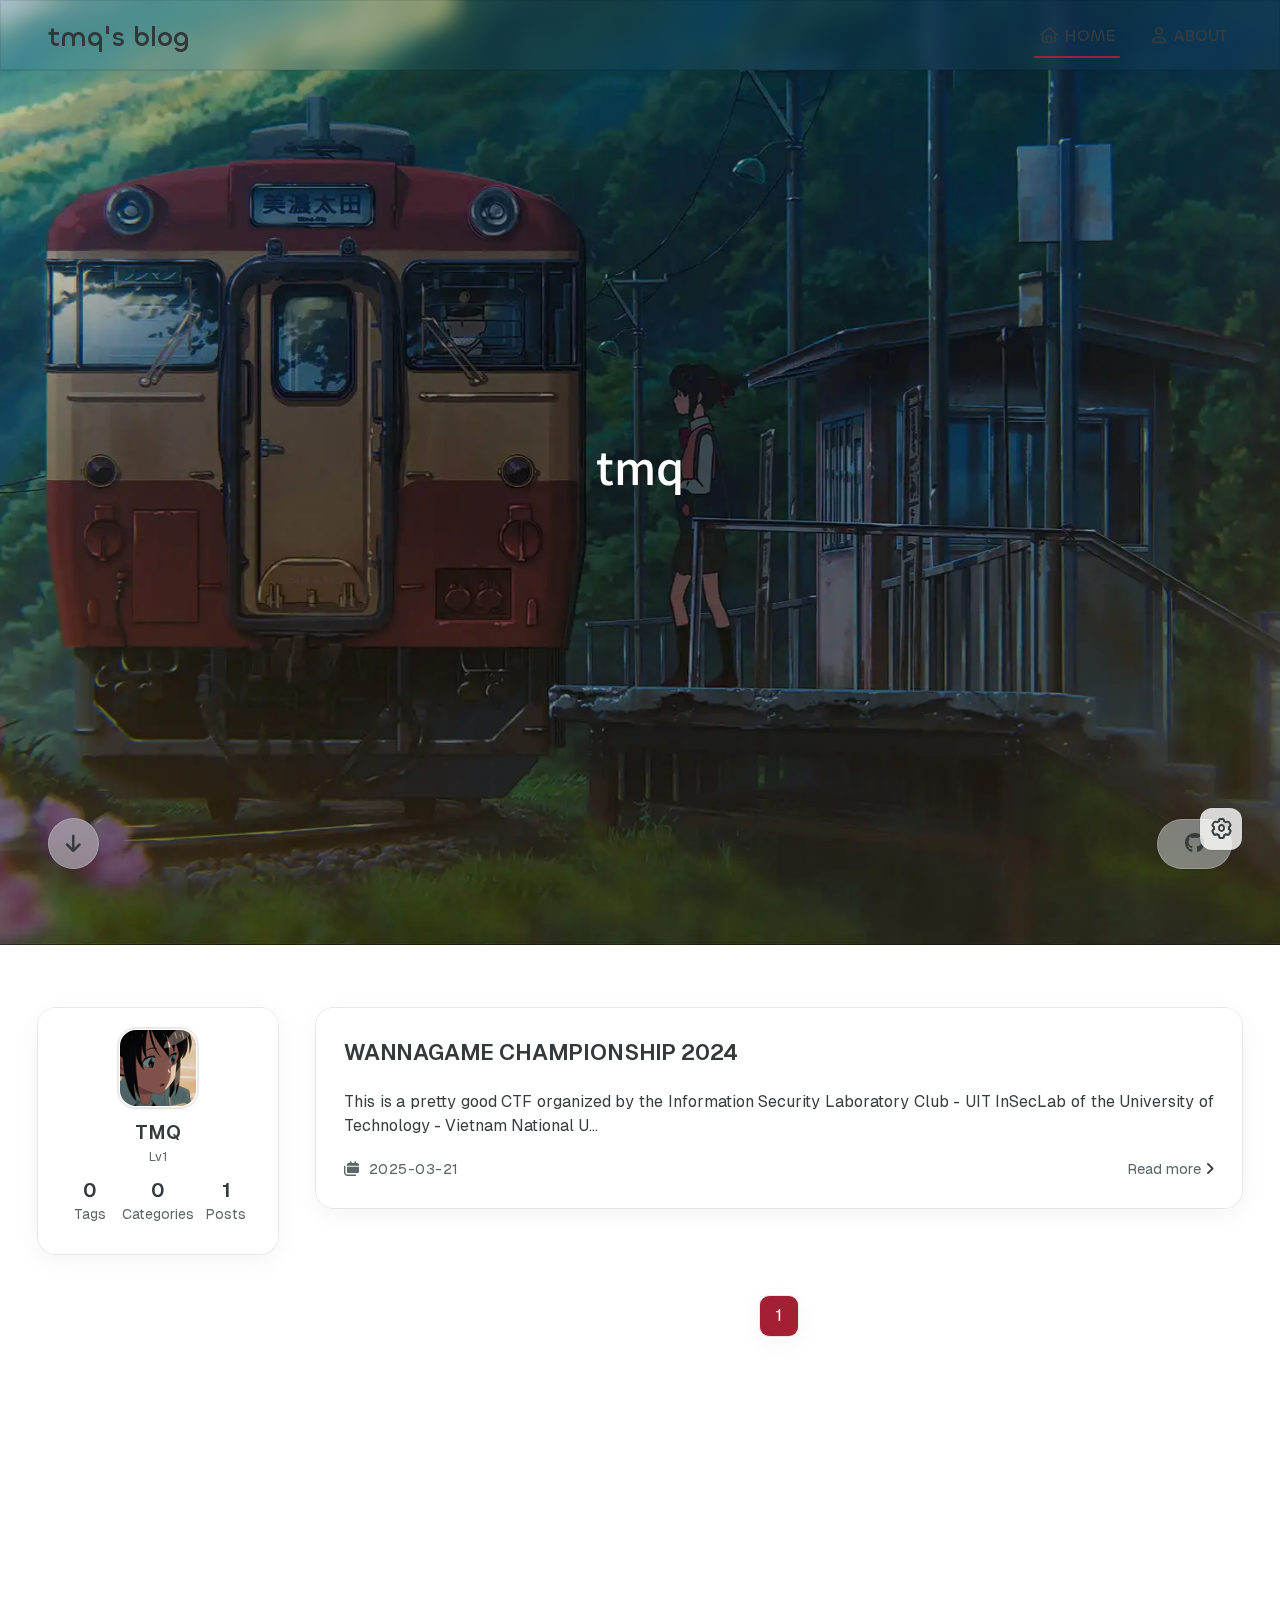
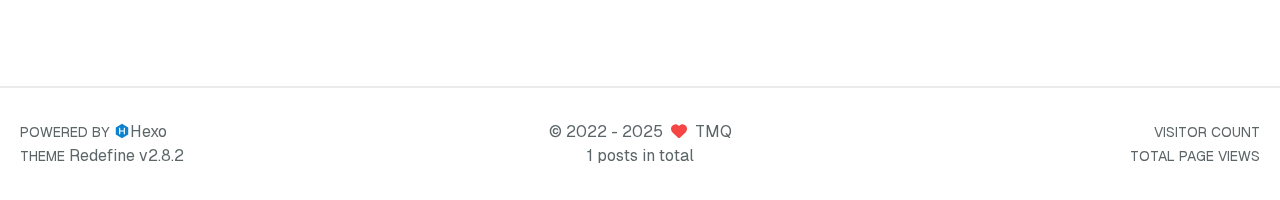
==== commit 97fbca56: "Site updated: 2025-03-23 22:31:13" ====
--- a/index.html
+++ b/index.html
@@ -35,10 +35,10 @@
     
     
     <!--- Icon Part-->
-    <link rel="icon" type="image/png" href="/images/ehc.ico" sizes="192x192">
-    <link rel="apple-touch-icon" sizes="180x180" href="/images/ehc.ico">
+    <link rel="icon" type="image/png" href="/images/ehc.webp" sizes="192x192">
+    <link rel="apple-touch-icon" sizes="180x180" href="/images/ehc.webp">
     <meta name="theme-color" content="#A31F34">
-    <link rel="shortcut icon" href="/images/ehc.ico">
+    <link rel="shortcut icon" href="/images/ehc.webp">
     <!--- Page Info-->
     
     <title>
@@ -82,7 +82,7 @@
 
     <script id="hexo-configurations">
     window.config = {"hostname":"example.com","root":"/","language":"en"};
-    window.theme = {"articles":{"style":{"font_size":"16px","line_height":1.5,"image_border_radius":"14px","image_alignment":"center","image_caption":false,"link_icon":true,"delete_mask":false,"title_alignment":"left","headings_top_spacing":{"h1":"3.2rem","h2":"2.4rem","h3":"1.9rem","h4":"1.6rem","h5":"1.4rem","h6":"1.3rem"}},"word_count":{"enable":true,"count":true,"min2read":true},"author_label":{"enable":true,"auto":false,"list":[]},"code_block":{"copy":true,"style":"mac","highlight_theme":{"light":"github","dark":"vs2015"},"font":{"enable":false,"family":null,"url":null}},"toc":{"enable":true,"max_depth":3,"number":false,"expand":true,"init_open":true},"copyright":{"enable":true,"default":"cc_by_nc_sa"},"lazyload":true,"pangu_js":false,"recommendation":{"enable":false,"title":"推荐阅读","limit":3,"mobile_limit":2,"placeholder":"/images/wallhaven-wqery6-light.webp","skip_dirs":[]}},"colors":{"primary":"#A31F34","secondary":null,"default_mode":"light"},"global":{"fonts":{"chinese":{"enable":false,"family":null,"url":null},"english":{"enable":false,"family":null,"url":null},"title":{"enable":false,"family":null,"url":null}},"content_max_width":"1000px","sidebar_width":"210px","hover":{"shadow":true,"scale":false},"scroll_progress":{"bar":false,"percentage":true},"website_counter":{"url":"https://cn.vercount.one/js","enable":true,"site_pv":true,"site_uv":true,"post_pv":true},"single_page":true,"preloader":{"enable":false,"custom_message":null},"open_graph":{"enable":true,"image":"/images/redefine-og.webp","description":"Hexo Theme Redefine, Redefine Your Hexo Journey."},"google_analytics":{"enable":false,"id":null}},"home_banner":{"enable":true,"style":"fixed","image":{"light":"/images/light.jpg","dark":"/images/dark.jpg"},"title":"tmq","subtitle":{"text":["Just a place to write Something?","When I Die I Want To Be Remembered For the LIFE I Lived not the MONEY I made."],"hitokoto":{"enable":false,"show_author":false,"api":"https://v1.hitokoto.cn"},"typing_speed":100,"backing_speed":50,"starting_delay":500,"backing_delay":1000,"loop":true,"smart_backspace":true},"text_color":{"light":"#fff","dark":"#d1d1b6"},"text_style":{"title_size":"2.8rem","subtitle_size":"1.5rem","line_height":1.2},"custom_font":{"enable":true,"family":"Noto Sans SC","url":"https://fonts.googleapis.com/css2?family=Noto+Sans+SC:wght@400;500;700&display=swap"},"social_links":{"enable":true,"style":"default","links":{"github":"https://github.com/taquan1203","instagram":null,"zhihu":null,"twitter":null,"email":null},"qrs":{"weixin":null}}},"plugins":{"feed":{"enable":false},"aplayer":{"enable":false,"type":"fixed","audios":[{"name":null,"artist":null,"url":null,"cover":null,"lrc":null}]},"mermaid":{"enable":false,"version":"11.4.1"}},"version":"2.8.2","navbar":{"auto_hide":true,"color":{"left":"#f78736","right":"#367df7","transparency":100},"width":{"home":"1200px","pages":"1000px"},"links":{"Home":{"path":"/","icon":"fa-regular fa-house"},"About":{"icon":"fa-regular fa-user","path":"/about"}},"search":{"enable":false,"preload":true}},"page_templates":{"friends_column":2,"tags_style":"blur"},"home":{"sidebar":{"enable":true,"position":"left","first_item":"menu","announcement":null,"show_on_mobile":true,"links":null},"article_date_format":"YYYY-MM-DD","excerpt_length":150,"categories":{"enable":true,"limit":3},"tags":{"enable":true,"limit":3}},"footerStart":"2022/8/17 11:45:14"};
+    window.theme = {"articles":{"style":{"font_size":"16px","line_height":1.5,"image_border_radius":"14px","image_alignment":"center","image_caption":false,"link_icon":true,"delete_mask":false,"title_alignment":"left","headings_top_spacing":{"h1":"3.2rem","h2":"2.4rem","h3":"1.9rem","h4":"1.6rem","h5":"1.4rem","h6":"1.3rem"}},"word_count":{"enable":true,"count":true,"min2read":true},"author_label":{"enable":true,"auto":false,"list":[]},"code_block":{"copy":true,"style":"mac","highlight_theme":{"light":"github","dark":"vs2015"},"font":{"enable":false,"family":null,"url":null}},"toc":{"enable":true,"max_depth":3,"number":false,"expand":true,"init_open":true},"copyright":{"enable":true,"default":"cc_by_nc_sa"},"lazyload":true,"pangu_js":false,"recommendation":{"enable":false,"title":"推荐阅读","limit":3,"mobile_limit":2,"placeholder":"/images/wallhaven-wqery6-light.webp","skip_dirs":[]}},"colors":{"primary":"#A31F34","secondary":null,"default_mode":"dark"},"global":{"fonts":{"chinese":{"enable":false,"family":null,"url":null},"english":{"enable":false,"family":null,"url":null},"title":{"enable":false,"family":null,"url":null}},"content_max_width":"1000px","sidebar_width":"210px","hover":{"shadow":true,"scale":false},"scroll_progress":{"bar":false,"percentage":true},"website_counter":{"url":"https://cn.vercount.one/js","enable":true,"site_pv":true,"site_uv":true,"post_pv":true},"single_page":true,"preloader":{"enable":false,"custom_message":null},"open_graph":{"enable":true,"image":"/images/redefine-og.webp","description":"Hexo Theme Redefine, Redefine Your Hexo Journey."},"google_analytics":{"enable":false,"id":null}},"home_banner":{"enable":true,"style":"fixed","image":{"light":"/images/light.webp","dark":"/images/dark.webp"},"title":"tmq","subtitle":{"text":["Just a place to write Something?","When I Die I Want To Be Remembered For the LIFE I Lived not the MONEY I made."],"hitokoto":{"enable":false,"show_author":false,"api":"https://v1.hitokoto.cn"},"typing_speed":100,"backing_speed":50,"starting_delay":500,"backing_delay":1000,"loop":true,"smart_backspace":true},"text_color":{"light":"#fff","dark":"#d1d1b6"},"text_style":{"title_size":"2.8rem","subtitle_size":"1.5rem","line_height":1.2},"custom_font":{"enable":true,"family":"Noto Sans SC","url":"https://fonts.googleapis.com/css2?family=Noto+Sans+SC:wght@400;500;700&display=swap"},"social_links":{"enable":true,"style":"default","links":{"github":"https://github.com/taquan1203","instagram":null,"zhihu":null,"twitter":null,"email":null},"qrs":{"weixin":null}}},"plugins":{"feed":{"enable":false},"aplayer":{"enable":false,"type":"fixed","audios":[{"name":null,"artist":null,"url":null,"cover":null,"lrc":null}]},"mermaid":{"enable":false,"version":"11.4.1"}},"version":"2.8.2","navbar":{"auto_hide":true,"color":{"left":"#f78736","right":"#367df7","transparency":100},"width":{"home":"1200px","pages":"1000px"},"links":{"Home":{"path":"/","icon":"fa-regular fa-house"},"About":{"icon":"fa-regular fa-user","path":"/about"}},"search":{"enable":false,"preload":true}},"page_templates":{"friends_column":2,"tags_style":"blur"},"home":{"sidebar":{"enable":true,"position":"left","first_item":"menu","announcement":null,"show_on_mobile":true,"links":null},"article_date_format":"YYYY-MM-DD","excerpt_length":150,"categories":{"enable":true,"limit":3},"tags":{"enable":true,"limit":3}},"footerStart":"2022/8/17 11:45:14"};
     window.lang_ago = {"second":"%s seconds ago","minute":"%s minutes ago","hour":"%s hours ago","day":"%s days ago","week":"%s weeks ago","month":"%s months ago","year":"%s years ago"};
     window.data = {"masonry":false};
   </script>
@@ -152,8 +152,8 @@
         }
     </style>
     <div class="home-banner-background transition-fade fixed top-0 left-0 w-screen h-screen scale-125 sm:scale-110 box-border will-change-transform bg-cover">
-        <img src="/images/light.jpg" alt="home-banner-background" class="w-full h-full object-cover dark:hidden">
-        <img src="/images/dark.jpg" alt="home-banner-background" class="w-full h-full object-cover hidden dark:block">
+        <img src="/images/light.webp" alt="home-banner-background" class="w-full h-full object-cover dark:hidden">
+        <img src="/images/dark.webp" alt="home-banner-background" class="w-full h-full object-cover hidden dark:block">
     </div>
 
 
@@ -358,7 +358,7 @@
             
             <div class="sidebar-content" >
                 <div class="avatar flex justify-center">
-    <img src="/images/mitsuha.jpg">
+    <img src="/images/mitsuha.webp">
 </div>
                 <div class="author flex flex-col justify-center my-2.5 mx-0">
     <div class="name">TMQ</div>
--- a/css/style.css
+++ b/css/style.css
@@ -118,51 +118,51 @@
   }
 }
 :root {
-  --background-color: #fff;
-  --background-color-transparent: rgba(255,255,255,0.6);
-  --background-color-transparent-15: rgba(255,255,255,0.15);
-  --background-color-transparent-40: rgba(255,255,255,0.4);
-  --background-color-transparent-80: rgba(255,255,255,0.8);
-  --second-background-color: #fafafa;
-  --third-background-color: #f7f7f7;
-  --third-background-color-transparent: rgba(241,241,241,0.6);
+  --background-color: #202124;
+  --background-color-transparent: rgba(32,33,36,0.4);
+  --background-color-transparent-15: rgba(32,33,36,0.15);
+  --background-color-transparent-40: rgba(32,33,36,0.4);
+  --background-color-transparent-80: rgba(32,33,36,0.8);
+  --second-background-color: #242529;
+  --third-background-color: #292b2f;
+  --third-background-color-transparent: rgba(32,33,36,0.6);
   --primary-color: #a31f34;
-  --first-text-color: #323739;
-  --second-text-color: #343a3c;
-  --third-text-color: #5c6669;
-  --fourth-text-color: #eaeced;
-  --default-text-color: #373d3f;
-  --invert-text-color: #bebec6;
-  --border-color: rgba(0,0,0,0.08);
+  --first-text-color: #d2d2d7;
+  --second-text-color: #cbcbd1;
+  --third-text-color: #9595a2;
+  --fourth-text-color: #36363e;
+  --default-text-color: #bebec6;
+  --invert-text-color: #373d3f;
+  --border-color: rgba(255,255,255,0.08);
   --selection-color: #be243c;
-  --shadow-color-1: rgba(0,0,0,0.08);
-  --shadow-color-2: rgba(0,0,0,0.05);
-  --shadow-hover-color: rgba(0,0,0,0.28);
-  --scrollbar-color: #c1c1c1;
+  --shadow-color-1: rgba(255,255,255,0.08);
+  --shadow-color-2: rgba(255,255,255,0.05);
+  --shadow-hover-color: rgba(69,69,69,0.28);
+  --scrollbar-color: #898989;
   --scrollbar-color-hover: #a1a1a1;
-  --scroll-bar-bg-color: #fafafa;
-  --link-color: #323739;
-  --copyright-info-color: #c03;
-  --avatar-background-color: #06c;
-  --pjax-progress-bar-color: linear-gradient(45deg, #f10006, #ef5b00, #e59c01, #19ca05, #00cab5, #0264c8, #c303c3);
-  --archive-timeline-last-child-color: linear-gradient(to bottom, #e8e8e8 60%, rgba(0,0,0,0) 100%) 1 100%;
-  --note-blue-title-bg: #d6f7fb;
-  --note-red-title-bg: #fde9e9;
-  --note-cyan-title-bg: #e9fdf9;
-  --note-green-title-bg: #e9fde9;
-  --note-yellow-title-bg: #fdf9e9;
-  --note-gray-title-bg: #f9f9f9;
-  --note-type-title-bg: #fdf3e9;
-  --note-black-title-bg: #e9e9e9;
-  --note-purple-title-bg: #f9e9fd;
-  --home-banner-text-color: #fff;
-  --home-banner-icons-container-border-color: rgba(255,255,255,0.35);
-  --home-banner-icons-container-background-color: rgba(255,255,255,0.3);
+  --scroll-bar-bg-color: #2a2c30;
+  --link-color: #c5c5cc;
+  --copyright-info-color: #a30029;
+  --avatar-background-color: #005cb8;
+  --pjax-progress-bar-color: linear-gradient(45deg, #ea404a, #ea722f, #e9a71f, #67e559, #18ecec, #1b85f1, #ee1dee);
+  --archive-timeline-last-child-color: linear-gradient(to bottom, #323232 60%, rgba(255,255,255,0) 100%) 1 100%;
+  --note-blue-title-bg: #1e3e46;
+  --note-red-title-bg: #4e1e1e;
+  --note-cyan-title-bg: #1e4e4e;
+  --note-green-title-bg: #1e4e1e;
+  --note-yellow-title-bg: #4e4e1e;
+  --note-gray-title-bg: #4e4e4e;
+  --note-type-title-bg: #4e3a1e;
+  --note-black-title-bg: #1e1e1e;
+  --note-purple-title-bg: #4e1e4e;
+  --home-banner-text-color: #d1d1b6;
+  --home-banner-icons-container-border-color: rgba(197,197,197,0.35);
+  --home-banner-icons-container-background-color: rgba(197,197,197,0.3);
   --redefine-box-shadow: var(--shadow-color-2) 0px 6px 24px 0px, var(--shadow-color-1) 0px 0px 0px 1px;
   --redefine-box-shadow-hover: var(--shadow-color-2) 0px 6px 24px 0px, var(--shadow-color-1) 0px 0px 0px 1px, var(--shadow-color-1) 0px 0px 0px 1px inset;
   --redefine-box-shadow-flat: var(--shadow-color-2) 0px 1px 4px 0px, var(--shadow-color-1) 0px 0px 0px 1px;
   --redefine-box-shadow-flat-hover: var(--shadow-color-2) 0px 1px 4px 0px, var(--shadow-color-1) 0px 0px 0px 1px, var(--shadow-color-1) 0px 0px 0px 1px inset;
-  --mermaid-theme: $mermaid-theme;
+  --mermaid-theme: $dark-mermaid-theme;
 }
 .light-mode {
   --background-color: #fff;
@@ -2689,1215 +2689,6 @@
   opacity: 1;
   transition: all 0.1s linear;
 }
-:root {
-  --waline-font-size: 1rem;
-  --waline-white: #fff;
-  --waline-light-grey: #999;
-  --waline-dark-grey: #666;
-  --waline-theme-color: var(--primary-color);
-  --waline-active-color: #be243c;
-  --waline-color: #444;
-  --waline-bgcolor: var(--background-color);
-  --waline-bgcolor-light: var(--second-background-color);
-  --waline-bgcolor-hover: var(--second-background-color);
-  --waline-border-color: #ddd;
-  --waline-disable-bgcolor: #f8f8f8;
-  --waline-disable-color: #000;
-  --waline-code-bgcolor: #282c34;
-  --waline-bq-color: var(--background-color);
-  --waline-avatar-size: 3.25rem;
-  --waline-m-avatar-size: calc((var(--waline-avatar-size) * 9 / 13));
-  --waline-badge-color: #3498db;
-  --waline-badge-font-size: 0.75em;
-  --waline-info-bgcolor: #f8f8f8;
-  --waline-info-color: #999;
-  --waline-info-font-size: 0.625em;
-  --waline-border: none;
-  --waline-avatar-radius: 28%;
-}
-[data-waline] {
-  font-size: var(--waline-font-size);
-  text-align: start;
-}
-[dir=rtl] [data-waline] {
-  direction: rtl;
-}
-[data-waline] * {
-  box-sizing: content-box;
-  line-height: 1.75;
-}
-[data-waline] p {
-  color: var(--waline-color);
-}
-[data-waline] a {
-  position: relative;
-  display: inline-block;
-  color: var(--waline-theme-color);
-  text-decoration: none;
-  word-break: break-word;
-  cursor: pointer;
-}
-[data-waline] a:hover {
-  color: var(--waline-active-color);
-}
-[data-waline] img {
-  max-width: 100%;
-  max-height: 400px;
-  border: none;
-}
-[data-waline] hr {
-  margin: 0.825em 0;
-  border-style: dashed;
-  border-color: var(--second-background-color);
-}
-[data-waline] code,
-[data-waline] pre {
-  margin: 0;
-  padding: 0.2em 0.4em;
-  border-radius: 3px;
-  background: var(--second-background-color);
-  font-size: 85%;
-}
-[data-waline] pre {
-  overflow: auto;
-  padding: 10px;
-  line-height: 1.45;
-}
-[data-waline] pre::-webkit-scrollbar {
-  width: 6px;
-  height: 6px;
-}
-[data-waline] pre::-webkit-scrollbar-track-piece:horizontal {
-  -webkit-border-radius: 6px;
-  border-radius: 6px;
-  background: rgba(0,0,0,0.1);
-}
-[data-waline] pre::-webkit-scrollbar-thumb:horizontal {
-  width: 6px;
-  -webkit-border-radius: 6px;
-  border-radius: 6px;
-  background: var(--waline-theme-color);
-}
-[data-waline] pre code {
-  padding: 0;
-  background: rgba(0,0,0,0);
-  color: var(--waline-color);
-  white-space: pre-wrap;
-  word-break: keep-all;
-}
-[data-waline] blockquote {
-  margin: 0.5em 0;
-  padding: 0.5em 0 0.5em 1em;
-  border-inline-start: 8px solid var(--waline-bq-color);
-  color: var(--waline-dark-grey);
-}
-[data-waline] blockquote>p {
-  margin: 0;
-}
-[data-waline] ol,
-[data-waline] ul {
-  margin-inline-start: 1.25em;
-  padding: 0;
-}
-[data-waline] input[type=checkbox],
-[data-waline] input[type=radio] {
-  display: inline-block;
-  vertical-align: middle;
-  margin-top: -2px;
-}
-.wl-btn {
-  display: inline-block;
-  vertical-align: middle;
-  min-width: 2.5em;
-  margin-bottom: 0;
-  padding: 0.5em 1em;
-  border: 1px solid var(--waline-border-color);
-  border-radius: 0.5em;
-  background: rgba(0,0,0,0);
-  color: var(--waline-color);
-  font-weight: 400;
-  font-size: 0.75em;
-  line-height: 1.5;
-  text-align: center;
-  white-space: nowrap;
-  cursor: pointer;
-  user-select: none;
-  transition-duration: 0.4s;
-  touch-action: manipulation;
-}
-.wl-btn:hover,
-.wl-btn:active {
-  border-color: var(--waline-theme-color);
-  color: var(--waline-theme-color);
-}
-.wl-btn:disabled {
-  border-color: var(--waline-border-color);
-  background: var(--waline-disable-bgcolor);
-  color: var(--waline-disable-color);
-  cursor: not-allowed;
-}
-.wl-btn.primary {
-  border-color: var(--waline-theme-color);
-  background: var(--waline-theme-color);
-  color: var(--waline-white);
-}
-.wl-btn.primary:hover,
-.wl-btn.primary:active {
-  border-color: var(--waline-active-color);
-  background: var(--waline-active-color);
-  color: var(--waline-white);
-}
-.wl-btn.primary:disabled {
-  border-color: var(--waline-border-color);
-  background: var(--waline-disable-bgcolor);
-  color: var(--waline-disable-color);
-  cursor: not-allowed;
-}
-.wl-loading {
-  text-align: center;
-}
-.wl-loading svg {
-  margin: 0 auto;
-}
-.wl-comment {
-  position: relative;
-  display: flex;
-  margin-bottom: 0.75em;
-}
-.wl-close {
-  position: absolute;
-  top: -4px;
-  inset-inline-end: -4px;
-  padding: 0;
-  border: none;
-  background: rgba(0,0,0,0);
-  line-height: 1;
-  cursor: pointer;
-}
-.wl-login-info {
-  max-width: 80px;
-  margin-top: 0.75em;
-  text-align: center;
-}
-.wl-logout-btn {
-  position: absolute;
-  top: -10px;
-  inset-inline-end: -10px;
-  padding: 3px;
-  border: none;
-  background: rgba(0,0,0,0);
-  line-height: 0;
-  cursor: pointer;
-}
-.wl-avatar {
-  position: relative;
-  width: var(--waline-avatar-size);
-  height: var(--waline-avatar-size);
-  margin: 0 auto;
-  border: var(--waline-border);
-  border-radius: var(--waline-avatar-radius);
-}
-@media (max-width: 720px) {
-  .wl-avatar {
-    width: var(--waline-m-avatar-size);
-    height: var(--waline-m-avatar-size);
-  }
-}
-.wl-avatar img {
-  width: 100%;
-  height: 100%;
-  border-radius: var(--waline-avatar-radius);
-}
-.wl-login-nick {
-  display: block;
-  color: var(--waline-theme-color);
-  font-size: 0.75em;
-  word-break: break-all;
-}
-.wl-panel {
-  position: relative;
-  flex-shrink: 1;
-  width: 100%;
-  margin: 0.5em;
-  border: var(--waline-border);
-  border-radius: 0.75em;
-  background: var(--background-color);
-  box-shadow: var(--redefine-box-shadow-flat);
-}
-.wl-panel:hover {
-  box-shadow: var(--redefine-box-shadow-flat-hover);
-}
-.wl-header {
-  display: flex;
-  overflow: hidden;
-  padding: 0 4px;
-  border-bottom: 2px dashed var(--waline-border-color);
-  border-top-left-radius: 0.75em;
-  border-top-right-radius: 0.75em;
-}
-@media (max-width: 580px) {
-  .wl-header {
-    display: block;
-  }
-}
-.wl-header label {
-  min-width: 40px;
-  padding: 0.75em 0.5em;
-  color: var(--waline-color);
-  font-size: 0.75em;
-  text-align: center;
-}
-.wl-header input {
-  flex: 1;
-  width: 0;
-  padding: 0.5em;
-  background: rgba(0,0,0,0);
-  font-size: 0.625em;
-  resize: none;
-}
-.wl-header-item {
-  display: flex;
-  flex: 1;
-}
-@media (max-width: 580px) {
-  .wl-header-item:not(:last-child) {
-    border-bottom: 2px dashed var(--waline-border-color);
-  }
-}
-.wl-header-1 .wl-header-item {
-  width: 100%;
-}
-.wl-header-2 .wl-header-item {
-  width: 50%;
-}
-@media (max-width: 580px) {
-  .wl-header-2 .wl-header-item {
-    flex: 0;
-    width: 100%;
-  }
-}
-.wl-header-3 .wl-header-item {
-  width: 33.33%;
-}
-@media (max-width: 580px) {
-  .wl-header-3 .wl-header-item {
-    width: 100%;
-  }
-}
-.wl-editor {
-  position: relative;
-  width: calc(100% - 1em);
-  min-height: 8.75em;
-  margin: 0.75em 0.5em;
-  border-radius: 0.5em;
-  background: rgba(0,0,0,0);
-  font-size: 0.875em;
-  resize: vertical;
-}
-.wl-editor,
-.wl-input {
-  max-width: 100%;
-  border: none;
-  color: var(--waline-color);
-  outline: none;
-  transition: all 0.25s ease;
-}
-.wl-editor:focus,
-.wl-input:focus {
-  background: var(--second-background-color);
-}
-.wl-preview {
-  padding: 0 0.5em 0.5em;
-}
-.wl-preview h4 {
-  margin: 0.25em;
-  font-weight: bold;
-  font-size: 0.9375em;
-}
-.wl-preview .wl-content {
-  min-height: 1.25em;
-  padding: 0.25em;
-  word-break: break-word;
-  hyphens: auto;
-}
-.wl-preview .wl-content>*:first-child {
-  margin-top: 0;
-}
-.wl-preview .wl-content>*:last-child {
-  margin-bottom: 0;
-}
-.wl-footer {
-  position: relative;
-  display: flex;
-  flex-wrap: wrap;
-  margin: 0.5em 0.75em;
-}
-.wl-actions {
-  display: flex;
-  flex: 2;
-  align-items: center;
-}
-.wl-action {
-  display: inline-flex;
-  align-items: center;
-  justify-content: center;
-  width: 1.5em;
-  height: 1.5em;
-  margin: 2px;
-  padding: 0;
-  border: none;
-  background: rgba(0,0,0,0);
-  color: var(--waline-color);
-  font-size: 16px;
-  cursor: pointer;
-}
-.wl-action:hover {
-  color: var(--waline-theme-color);
-}
-.wl-action.active {
-  color: var(--waline-active-color);
-}
-#wl-image-upload {
-  display: none;
-}
-#wl-image-upload:focus+label {
-  color: var(--waline-color);
-}
-#wl-image-upload:focus-visible+label {
-  outline: -webkit-focus-ring-color auto 1px;
-}
-.wl-info {
-  display: flex;
-  flex: 3;
-  align-items: center;
-  justify-content: flex-end;
-}
-.wl-info .wl-text-number {
-  color: var(--waline-info-color);
-  font-size: 0.75em;
-}
-.wl-info .wl-text-number .illegal {
-  color: #f00;
-}
-.wl-info button {
-  margin-inline-start: 0.75em;
-}
-.wl-info button svg {
-  display: block;
-  margin: 0 auto;
-  line-height: 18px;
-}
-.wl-emoji-popup {
-  position: absolute;
-  top: 100%;
-  inset-inline-start: 1.25em;
-  z-index: 10;
-  max-width: 526px;
-  border: var(--waline-border);
-  border-radius: 6px;
-  background: var(--background-color);
-  box-shadow: var(--redefine-box-shadow-flat);
-  opacity: 0;
-  visibility: hidden;
-  transition: transform 0.2s ease-out, opacity 0.2s ease-out;
-  transform: scale(0.9, 0.9);
-  transform-origin: 0 0;
-}
-.wl-emoji-popup.display {
-  opacity: 1;
-  visibility: visible;
-  transform: none;
-}
-.wl-emoji-popup button {
-  display: inline-block;
-  vertical-align: middle;
-  width: 2em;
-  margin: 0.125em;
-  padding: 0;
-  border-width: 0;
-  background: rgba(0,0,0,0);
-  font-size: inherit;
-  line-height: 2;
-  text-align: center;
-  cursor: pointer;
-}
-.wl-emoji-popup button:hover {
-  background: var(--waline-bgcolor-hover);
-}
-.wl-emoji-popup .wl-emoji {
-  display: inline-block;
-  vertical-align: middle;
-  max-width: 1.5em;
-  max-height: 1.5em;
-}
-.wl-emoji-popup .wl-tab-wrapper {
-  overflow-y: auto;
-  max-height: 145px;
-  padding: 0.5em;
-}
-.wl-emoji-popup .wl-tab-wrapper::-webkit-scrollbar {
-  width: 6px;
-  height: 6px;
-}
-.wl-emoji-popup .wl-tab-wrapper::-webkit-scrollbar-track-piece:vertical {
-  -webkit-border-radius: 6px;
-  border-radius: 6px;
-  background: rgba(0,0,0,0.1);
-}
-.wl-emoji-popup .wl-tab-wrapper::-webkit-scrollbar-thumb:vertical {
-  width: 6px;
-  -webkit-border-radius: 6px;
-  border-radius: 6px;
-  background: var(--waline-theme-color);
-}
-.wl-emoji-popup .wl-tabs {
-  position: relative;
-  overflow-x: auto;
-  padding: 0 6px;
-  white-space: nowrap;
-}
-.wl-emoji-popup .wl-tabs::before {
-  content: ' ';
-  position: absolute;
-  top: 0;
-  right: 0;
-  left: 0;
-  z-index: 2;
-  height: 1px;
-  background: var(--waline-border-color);
-}
-.wl-emoji-popup .wl-tabs::-webkit-scrollbar {
-  width: 6px;
-  height: 6px;
-}
-.wl-emoji-popup .wl-tabs::-webkit-scrollbar-track-piece:horizontal {
-  -webkit-border-radius: 6px;
-  border-radius: 6px;
-  background: rgba(0,0,0,0.1);
-}
-.wl-emoji-popup .wl-tabs::-webkit-scrollbar-thumb:horizontal {
-  height: 6px;
-  -webkit-border-radius: 6px;
-  border-radius: 6px;
-  background: var(--waline-theme-color);
-}
-.wl-emoji-popup .wl-tab {
-  position: relative;
-  margin: 0;
-  padding: 0 0.5em;
-}
-.wl-emoji-popup .wl-tab.active {
-  z-index: 3;
-  border: 1px solid var(--waline-border-color);
-  border-top-width: 0;
-  border-bottom-right-radius: 6px;
-  border-bottom-left-radius: 6px;
-  background: var(--background-color);
-}
-.wl-gif-popup {
-  position: absolute;
-  top: 100%;
-  inset-inline-start: 1.25em;
-  z-index: 10;
-  width: calc(100% - 3em);
-  padding: 0.75em 0.75em 0.25em;
-  border: var(--waline-border);
-  border-radius: 6px;
-  background: var(--background-color);
-  box-shadow: var(--redefine-box-shadow-flat);
-  opacity: 0;
-  visibility: hidden;
-  transition: transform 0.2s ease-out, opacity 0.2s ease-out;
-  transform: scale(0.9, 0.9);
-  transform-origin: 0 0;
-}
-.wl-gif-popup.display {
-  opacity: 1;
-  visibility: visible;
-  transform: none;
-}
-.wl-gif-popup input {
-  box-sizing: border-box;
-  width: 100%;
-  margin-bottom: 10px;
-  padding: 3px 5px;
-  border: var(--waline-border);
-}
-.wl-gif-popup img {
-  display: block;
-  box-sizing: border-box;
-  width: 100%;
-  border-width: 2px;
-  border-style: solid;
-  border-color: #fff;
-  cursor: pointer;
-}
-.wl-gif-popup img:hover {
-  border-color: var(--waline-theme-color);
-  border-radius: 2px;
-}
-.wl-gallery {
-  display: flex;
-  overflow-y: auto;
-  max-height: 80vh;
-}
-.wl-gallery-column {
-  display: flex;
-  flex: 1;
-  flex-direction: column;
-  height: -webkit-max-content;
-  height: -moz-max-content;
-  height: max-content;
-}
-.wl-cards .wl-user {
-  --avatar-size: var(--waline-avatar-size);
-  position: relative;
-  margin-inline-end: 0.75em;
-}
-@media (max-width: 720px) {
-  .wl-cards .wl-user {
-    --avatar-size: var(--waline-m-avatar-size);
-  }
-}
-.wl-cards .wl-user img {
-  width: var(--avatar-size);
-  height: var(--avatar-size);
-  border-radius: var(--waline-avatar-radius);
-  box-shadow: var(--redefine-box-shadow-flat);
-}
-.wl-cards .wl-user .verified-icon {
-  position: absolute;
-  top: calc((var(--avatar-size) * 3 / 4));
-  inset-inline-start: calc((var(--avatar-size) * 3 / 4));
-  border-radius: 50%;
-  background: var(--background-color);
-  box-shadow: var(--redefine-box-shadow-flat);
-}
-.wl-card-item {
-  position: relative;
-  display: flex;
-  padding: 0.5em;
-}
-.wl-card-item .wl-card-item {
-  padding-inline-end: 0;
-}
-.wl-card {
-  flex: 1;
-  width: 0;
-  padding-bottom: 0.5em;
-  border-bottom: 1px dashed var(--waline-border-color);
-}
-.wl-card:first-child {
-  margin-inline-start: 1em;
-}
-.wl-card-item:last-child .wl-card {
-  border-bottom: none;
-}
-.wl-card .wl-head {
-  overflow: hidden;
-  line-height: 1.5;
-}
-.wl-card .wl-nick {
-  position: relative;
-  display: inline-block;
-  margin-inline-end: 0.5em;
-  font-weight: bold;
-  font-size: 0.875em;
-  line-height: 1;
-  text-decoration: none;
-}
-.wl-card .wl-nick svg {
-  position: relative;
-  bottom: -0.125em;
-  line-height: 1;
-}
-.wl-card span.wl-nick {
-  color: var(--waline-dark-grey);
-}
-.wl-card .wl-badge {
-  display: inline-block;
-  margin-inline-end: 1em;
-  padding: 0 0.3em;
-  border: 1px solid var(--waline-badge-color);
-  border-radius: 4px;
-  color: var(--waline-badge-color);
-  font-size: var(--waline-badge-font-size);
-}
-.wl-card .wl-time {
-  margin-inline-end: 0.875em;
-  color: var(--waline-info-color);
-  font-size: 0.75em;
-}
-.wl-card .wl-meta {
-  display: flex;
-  flex-direction: row;
-  position: relative;
-  line-height: 1;
-}
-.wl-card .wl-meta>span {
-  display: flex;
-  align-items: center;
-  flex-direction: row;
-  margin-inline-end: 0.25em;
-  padding: 2px 4px;
-  border-radius: 0.2em;
-  background: var(--second-background-color);
-  color: var(--waline-info-color);
-  font-size: var(--waline-info-font-size);
-  line-height: 1.5;
-}
-.wl-card .wl-meta>span:empty {
-  display: none;
-}
-.wl-card .wl-comment-actions {
-  float: right;
-  line-height: 1;
-}
-[dir=rtl] .wl-card .wl-comment-actions {
-  float: left;
-}
-.wl-card .wl-delete,
-.wl-card .wl-like,
-.wl-card .wl-reply,
-.wl-card .wl-edit {
-  display: inline-flex;
-  align-items: center;
-  border: none;
-  background: rgba(0,0,0,0);
-  color: var(--waline-color);
-  line-height: 1;
-  cursor: pointer;
-  transition: color 0.2s ease;
-}
-.wl-card .wl-delete:hover,
-.wl-card .wl-like:hover,
-.wl-card .wl-reply:hover,
-.wl-card .wl-edit:hover {
-  color: var(--waline-theme-color);
-}
-.wl-card .wl-delete.active,
-.wl-card .wl-like.active,
-.wl-card .wl-reply.active,
-.wl-card .wl-edit.active {
-  color: var(--waline-active-color);
-}
-.wl-card .wl-content {
-  position: relative;
-  margin-bottom: 0.75em;
-  padding-top: 0.625em;
-  font-size: 0.875em;
-  line-height: 2;
-  word-wrap: break-word;
-}
-.wl-card .wl-content.expand {
-  overflow: hidden;
-  max-height: 8em;
-  cursor: pointer;
-}
-.wl-card .wl-content.expand::before {
-  content: '';
-  position: absolute;
-  top: 0;
-  bottom: 3.15em;
-  inset-inline-start: 0;
-  z-index: 999;
-  display: block;
-  width: 100%;
-  background: linear-gradient(180deg, #000, rgba(255,255,255,0.9));
-}
-.wl-card .wl-content.expand::after {
-  content: attr(data-expand);
-  position: absolute;
-  bottom: 0;
-  inset-inline-start: 0;
-  z-index: 999;
-  display: block;
-  width: 100%;
-  height: 3.15em;
-  background: rgba(255,255,255,0.9);
-  color: #828586;
-  line-height: 3.15em;
-  text-align: center;
-}
-.wl-card .wl-content>*:first-child {
-  margin-top: 0;
-}
-.wl-card .wl-content>*:last-child {
-  margin-bottom: 0;
-}
-.wl-card .wl-admin-actions {
-  margin: 8px 0;
-  font-size: 12px;
-  text-align: right;
-}
-.wl-card .wl-comment-status {
-  margin: 0 8px;
-}
-.wl-card .wl-comment-status .wl-btn {
-  border-radius: 0;
-}
-.wl-card .wl-comment-status .wl-btn:first-child {
-  border-inline-end: 0;
-  border-radius: 0.5em 0 0 0.5em;
-}
-.wl-card .wl-comment-status .wl-btn:last-child {
-  border-inline-start: 0;
-  border-radius: 0 0.5em 0.5em 0;
-}
-.wl-card .wl-quote {
-  border-inline-start: 1px dashed rgba(237,237,237,0.5);
-}
-.wl-card .wl-quote .wl-user {
-  --avatar-size: var(--waline-m-avatar-size);
-}
-.wl-close-icon {
-  color: var(--waline-border-color);
-}
-.wl-content .vemoji,
-.wl-content .wl-emoji {
-  display: inline-block;
-  vertical-align: baseline;
-  height: 1.25em;
-  margin: -0.125em 0.25em;
-}
-.wl-content .wl-tex {
-  background: var(--waline-info-bgcolor);
-  color: var(--waline-info-color);
-}
-.wl-content span.wl-tex {
-  display: inline-block;
-  margin-inline-end: 0.25em;
-  padding: 2px 4px;
-  border-radius: 0.2em;
-  font-size: var(--waline-info-font-size);
-  line-height: 1.5;
-}
-.wl-content p.wl-tex {
-  text-align: center;
-}
-.wl-content .katex-display {
-  overflow: auto hidden;
-  -webkit-overflow-scrolling: touch;
-  padding-top: 0.2em;
-  padding-bottom: 0.2em;
-}
-.wl-content .katex-display::-webkit-scrollbar {
-  height: 3px;
-}
-.wl-content .katex-error {
-  color: #f00;
-}
-.wl-count {
-  flex: 1;
-  font-weight: bold;
-  font-size: 1.25em;
-}
-.wl-empty {
-  overflow: auto;
-  padding: 1.25em;
-  color: var(--waline-color);
-  text-align: center;
-}
-.wl-operation {
-  text-align: center;
-}
-.wl-operation button {
-  margin: 1em 0;
-}
-.wl-power {
-  padding: 0.5em 0;
-  color: var(--waline-light-grey);
-  font-size: var(--waline-info-font-size);
-  text-align: end;
-}
-.wl-meta-head {
-  display: flex;
-  flex-direction: row;
-  align-items: center;
-  padding: 0.375em;
-}
-.wl-sort {
-  margin: 0;
-  list-style-type: none;
-}
-.wl-sort li {
-  display: inline-block;
-  color: var(--waline-info-color);
-  font-size: 0.75em;
-  cursor: pointer;
-}
-.wl-sort li.active {
-  color: var(--waline-theme-color);
-}
-.wl-sort li+li {
-  margin-inline-start: 1em;
-}
-.wl-reaction {
-  overflow: auto hidden;
-  margin-bottom: 1.75em;
-  text-align: center;
-}
-.wl-reaction img {
-  width: 100%;
-  height: 100%;
-  transition: all 250ms ease-in-out;
-}
-.wl-reaction-title {
-  margin: 16px auto;
-  font-weight: bold;
-  font-size: 18px;
-}
-.wl-reaction-list {
-  display: flex;
-  flex-direction: row;
-  gap: 16px;
-  justify-content: center;
-  margin: 0;
-  padding: 8px;
-  list-style-type: none;
-}
-@media (max-width: 580px) {
-  .wl-reaction-list {
-    gap: 12px;
-  }
-}
-[data-waline] .wl-reaction-list {
-  margin-inline-start: 0;
-}
-.wl-reaction-item {
-  display: flex;
-  flex-direction: column;
-  align-items: center;
-  cursor: pointer;
-}
-.wl-reaction-item:hover img,
-.wl-reaction-item.active img {
-  transform: scale(1.15);
-}
-.wl-reaction-img {
-  position: relative;
-  width: 42px;
-  height: 42px;
-}
-@media (max-width: 580px) {
-  .wl-reaction-img {
-    width: 32px;
-    height: 32px;
-  }
-}
-.wl-reaction-loading {
-  position: absolute;
-  top: -4px;
-  inset-inline-end: -5px;
-  width: 18px;
-  height: 18px;
-  color: var(--waline-theme-color);
-}
-.wl-reaction-votes {
-  position: absolute;
-  top: -9px;
-  inset-inline-end: -9px;
-  min-width: 1em;
-  padding: 2px;
-  border: 1px solid var(--waline-theme-color);
-  border-radius: 1em;
-  background: var(--background-color);
-  color: var(--waline-theme-color);
-  font-weight: 700;
-  font-size: 0.75em;
-  line-height: 1;
-}
-.wl-reaction-item.active .wl-reaction-votes {
-  background: var(--waline-theme-color);
-  color: var(--background-color);
-}
-.wl-reaction-text {
-  font-size: 0.875em;
-}
-.wl-reaction-item.active .wl-reaction-text {
-  color: var(--waline-theme-color);
-}
-.wl-content pre,
-.wl-content pre[class*=language-] {
-  overflow: auto;
-  margin: 0.75rem 0;
-  padding: 1rem 1.25rem;
-  border-radius: 6px;
-  background: var(--waline-code-bgcolor);
-  line-height: 1.4;
-}
-.wl-content pre code,
-.wl-content pre[class*=language-] code {
-  padding: 0;
-  border-radius: 0;
-  background: rgba(0,0,0,0) !important;
-  color: #bbb;
-  direction: ltr;
-}
-.wl-content code[class*=language-],
-.wl-content pre[class*=language-] {
-  background: none;
-  color: #ccc;
-  font-size: 1em;
-  font-family: Consolas, Monaco, 'Andale Mono', 'Geist Mono', monospace;
-  text-align: left;
-  white-space: pre;
-  word-spacing: normal;
-  word-wrap: normal;
-  word-break: normal;
-  tab-size: 4;
-  hyphens: none;
-}
-.wl-content pre[class*=language-] {
-  overflow: auto;
-}
-.wl-content :not(pre)>code[class*=language-],
-.wl-content pre[class*=language-] {
-  background: #2d2d2d;
-}
-.wl-content :not(pre)>code[class*=language-] {
-  padding: 0.1em;
-  border-radius: 0.3em;
-  white-space: normal;
-}
-.wl-content .token.comment,
-.wl-content .token.block-comment,
-.wl-content .token.prolog,
-.wl-content .token.doctype,
-.wl-content .token.cdata {
-  color: #999;
-}
-.wl-content .token.punctuation {
-  color: #ccc;
-}
-.wl-content .token.tag,
-.wl-content .token.attr-name,
-.wl-content .token.namespace,
-.wl-content .token.deleted {
-  color: #e2777a;
-}
-.wl-content .token.function-name {
-  color: #6196cc;
-}
-.wl-content .token.boolean,
-.wl-content .token.number,
-.wl-content .token.function {
-  color: #f08d49;
-}
-.wl-content .token.property,
-.wl-content .token.class-name,
-.wl-content .token.constant,
-.wl-content .token.symbol {
-  color: #f8c555;
-}
-.wl-content .token.selector,
-.wl-content .token.important,
-.wl-content .token.atrule,
-.wl-content .token.keyword,
-.wl-content .token.builtin {
-  color: #cc99cd;
-}
-.wl-content .token.string,
-.wl-content .token.char,
-.wl-content .token.attr-value,
-.wl-content .token.regex,
-.wl-content .token.variable {
-  color: #7ec699;
-}
-.wl-content .token.operator,
-.wl-content .token.entity,
-.wl-content .token.url {
-  color: #67cdcc;
-}
-.wl-content .token.important,
-.wl-content .token.bold {
-  font-weight: bold;
-}
-.wl-content .token.italic {
-  font-style: italic;
-}
-.wl-content .token.entity {
-  cursor: help;
-}
-.wl-content .token.inserted {
-  color: #008000;
-}
-.wl-recent-item p {
-  display: inline;
-}
-.wl-user-list {
-  padding: 0;
-  list-style: none;
-}
-.wl-user-list a,
-.wl-user-list a:hover,
-.wl-user-list a:visited {
-  color: var(--waline-color);
-  text-decoration: none;
-}
-.wl-user-list .wl-user-avatar {
-  position: relative;
-  display: inline-block;
-  overflow: hidden;
-  margin-inline-end: 10px;
-  border-radius: 4px;
-  line-height: 0;
-}
-.wl-user-list .wl-user-avatar>img {
-  width: var(--waline-user-avatar-size, 48px);
-  height: var(--waline-user-avatar-size, 48px);
-}
-.wl-user-list .wl-user-badge {
-  position: absolute;
-  bottom: 0;
-  inset-inline-end: 0;
-  min-width: 0.7em;
-  height: 1.5em;
-  padding: 0 0.4em;
-  border-radius: 4px;
-  background: var(--waline-info-bgcolor);
-  color: var(--waline-info-color);
-  font-weight: bold;
-  font-size: 10px;
-  line-height: 1.5em;
-  text-align: center;
-}
-.wl-user-list .wl-user-item {
-  margin: 10px 0;
-}
-.wl-user-list .wl-user-item:nth-child(1) .wl-user-badge {
-  background: var(--waline-rank-gold-bgcolor, #fa3939);
-  color: var(--waline-white);
-  font-weight: bold;
-}
-.wl-user-list .wl-user-item:nth-child(2) .wl-user-badge {
-  background: var(--waline-rank-silver-bgcolor, #fb811c);
-  color: var(--waline-white);
-  font-weight: bold;
-}
-.wl-user-list .wl-user-item:nth-child(3) .wl-user-badge {
-  background: var(--waline-rank-copper-bgcolor, #feb207);
-  color: var(--waline-white);
-}
-.wl-user-list .wl-user-meta {
-  display: inline-block;
-  vertical-align: top;
-}
-.wl-user-list .wl-badge {
-  display: inline-block;
-  vertical-align: text-top;
-  margin-inline-start: 0.5em;
-  padding: 0 0.3em;
-  border: 1px solid var(--waline-badge-color);
-  border-radius: 4px;
-  color: var(--waline-badge-color);
-  font-size: var(--waline-badge-font-size);
-}
-.wl-user-wall {
-  padding: 0;
-  list-style: none;
-}
-.wl-user-wall .wl-user-badge,
-.wl-user-wall .wl-user-meta {
-  display: none;
-}
-.wl-user-wall .wl-user-item {
-  position: relative;
-  display: inline-block;
-  transition: transform ease-in-out 0.2s;
-}
-.wl-user-wall .wl-user-item::before,
-.wl-user-wall .wl-user-item::after {
-  position: absolute;
-  bottom: 100%;
-  left: 50%;
-  z-index: 10;
-  opacity: 0;
-  pointer-events: none;
-  transition: all 0.18s ease-out 0.18s;
-  transform: translate(-50%, 4px);
-  transform-origin: top;
-}
-.wl-user-wall .wl-user-item::before {
-  content: '';
-  width: 0;
-  height: 0;
-  border: 5px solid rgba(0,0,0,0);
-  border-top-color: rgba(16,16,16,0.95);
-}
-.wl-user-wall .wl-user-item::after {
-  content: attr(aria-label);
-  margin-bottom: 10px;
-  padding: 0.5em 1em;
-  border-radius: 2px;
-  background: rgba(16,16,16,0.95);
-  color: #fff;
-  font-size: 12px;
-  white-space: nowrap;
-}
-.wl-user-wall .wl-user-item:hover {
-  transform: scale(1.1);
-}
-.wl-user-wall .wl-user-item:hover::before,
-.wl-user-wall .wl-user-item:hover::after {
-  opacity: 1;
-  pointer-events: none;
-  transform: translate(-50%, 0);
-}
-.wl-user-wall .wl-user-item img {
-  width: var(--waline-user-avatar-size, 48px);
-  height: var(--waline-user-avatar-size, 48px);
-}
-.wl-meta > span::before {
-  content: '';
-  display: inline-block;
-  width: 1em;
-  height: 1em;
-  margin-right: 2px;
-  background-position: center center;
-  background-repeat: no-repeat;
-}
-.wl-meta > .wl-addr::before {
-  background-image: url("data:image/svg+xml,%3Csvg xmlns='http://www.w3.org/2000/svg' viewBox='0 0 512 512' fill='%23999'%3E%3Cpath d='M444.52 3.52 28.74 195.42c-47.97 22.39-31.98 92.75 19.19 92.75h175.91v175.91c0 51.17 70.36 67.17 92.75 19.19l191.9-415.78c15.99-38.39-25.59-79.97-63.97-63.97z'/%3E%3C/svg%3E");
-}
-.wl-meta > .wl-os::before,
-.wl-meta > .wl-browser::before {
-  background-image: url("data:image/svg+xml,%3Csvg xmlns='http://www.w3.org/2000/svg' viewBox='0 0 512 512' fill='%23999'%3E%3Cpath d='M464 32H48C21.5 32 0 53.5 0 80v352c0 26.5 21.5 48 48 48h416c26.5 0 48-21.5 48-48V80c0-26.5-21.5-48-48-48zm0 394c0 3.3-2.7 6-6 6H54c-3.3 0-6-2.7-6-6V192h416v234z'/%3E%3C/svg%3E");
-}
-.wl-meta > .wl-os[data-value^='windows'i]::before {
-  background-image: url("data:image/svg+xml,%3Csvg xmlns='http://www.w3.org/2000/svg' viewBox='0 0 448 512' fill='%23999'%3E%3Cpath d='m0 93.7 183.6-25.3v177.4H0V93.7zm0 324.6 183.6 25.3V268.4H0v149.9zm203.8 28L448 480V268.4H203.8v177.9zm0-380.6v180.1H448V32L203.8 65.7z'/%3E%3C/svg%3E");
-}
-.wl-meta > .wl-os[data-value^='mac'i]::before,
-.wl-meta > .wl-os[data-value^='ios'i]::before,
-.wl-meta > .wl-os[data-value^='iphone'i]::before,
-.wl-meta > .wl-os[data-value^='ipad'i]::before {
-  background-image: url("data:image/svg+xml,%3Csvg xmlns='http://www.w3.org/2000/svg' viewBox='0 0 384 512' fill='%23999'%3E%3Cpath d='M318.7 268.7c-.2-36.7 16.4-64.4 50-84.8-18.8-26.9-47.2-41.7-84.7-44.6-35.5-2.8-74.3 20.7-88.5 20.7-15 0-49.4-19.7-76.4-19.7C63.3 141.2 4 184.8 4 273.5q0 39.3 14.4 81.2c12.8 36.7 59 126.7 107.2 125.2 25.2-.6 43-17.9 75.8-17.9 31.8 0 48.3 17.9 76.4 17.9 48.6-.7 90.4-82.5 102.6-119.3-65.2-30.7-61.7-90-61.7-91.9zm-56.6-164.2c27.3-32.4 24.8-61.9 24-72.5-24.1 1.4-52 16.4-67.9 34.9-17.5 19.8-27.8 44.3-25.6 71.9 26.1 2 49.9-11.4 69.5-34.3z'/%3E%3C/svg%3E");
-}
-.wl-meta > .wl-os[data-value^='linux'i]::before {
-  background-image: url("data:image/svg+xml,%3Csvg xmlns='http://www.w3.org/2000/svg' viewBox='0 0 448 512' fill='%23999'%3E%3Cpath d='M220.8 123.3c1 .5 1.8 1.7 3 1.7 1.1 0 2.8-.4 2.9-1.5.2-1.4-1.9-2.3-3.2-2.9-1.7-.7-3.9-1-5.5-.1-.4.2-.8.7-.6 1.1.3 1.3 2.3 1.1 3.4 1.7zm-21.9 1.7c1.2 0 2-1.2 3-1.7 1.1-.6 3.1-.4 3.5-1.6.2-.4-.2-.9-.6-1.1-1.6-.9-3.8-.6-5.5.1-1.3.6-3.4 1.5-3.2 2.9.1 1 1.8 1.5 2.8 1.4zM420 403.8c-3.6-4-5.3-11.6-7.2-19.7-1.8-8.1-3.9-16.8-10.5-22.4-1.3-1.1-2.6-2.1-4-2.9-1.3-.8-2.7-1.5-4.1-2 9.2-27.3 5.6-54.5-3.7-79.1-11.4-30.1-31.3-56.4-46.5-74.4-17.1-21.5-33.7-41.9-33.4-72C311.1 85.4 315.7.1 234.8 0 132.4-.2 158 103.4 156.9 135.2c-1.7 23.4-6.4 41.8-22.5 64.7-18.9 22.5-45.5 58.8-58.1 96.7-6 17.9-8.8 36.1-6.2 53.3-6.5 5.8-11.4 14.7-16.6 20.2-4.2 4.3-10.3 5.9-17 8.3s-14 6-18.5 14.5c-2.1 3.9-2.8 8.1-2.8 12.4 0 3.9.6 7.9 1.2 11.8 1.2 8.1 2.5 15.7.8 20.8-5.2 14.4-5.9 24.4-2.2 31.7 3.8 7.3 11.4 10.5 20.1 12.3 17.3 3.6 40.8 2.7 59.3 12.5 19.8 10.4 39.9 14.1 55.9 10.4 11.6-2.6 21.1-9.6 25.9-20.2 12.5-.1 26.3-5.4 48.3-6.6 14.9-1.2 33.6 5.3 55.1 4.1.6 2.3 1.4 4.6 2.5 6.7v.1c8.3 16.7 23.8 24.3 40.3 23 16.6-1.3 34.1-11 48.3-27.9 13.6-16.4 36-23.2 50.9-32.2 7.4-4.5 13.4-10.1 13.9-18.3.4-8.2-4.4-17.3-15.5-29.7zM223.7 87.3c9.8-22.2 34.2-21.8 44-.4 6.5 14.2 3.6 30.9-4.3 40.4-1.6-.8-5.9-2.6-12.6-4.9 1.1-1.2 3.1-2.7 3.9-4.6 4.8-11.8-.2-27-9.1-27.3-7.3-.5-13.9 10.8-11.8 23-4.1-2-9.4-3.5-13-4.4-1-6.9-.3-14.6 2.9-21.8zM183 75.8c10.1 0 20.8 14.2 19.1 33.5-3.5 1-7.1 2.5-10.2 4.6 1.2-8.9-3.3-20.1-9.6-19.6-8.4.7-9.8 21.2-1.8 28.1 1 .8 1.9-.2-5.9 5.5-15.6-14.6-10.5-52.1 8.4-52.1zm-13.6 60.7c6.2-4.6 13.6-10 14.1-10.5 4.7-4.4 13.5-14.2 27.9-14.2 7.1 0 15.6 2.3 25.9 8.9 6.3 4.1 11.3 4.4 22.6 9.3 8.4 3.5 13.7 9.7 10.5 18.2-2.6 7.1-11 14.4-22.7 18.1-11.1 3.6-19.8 16-38.2 14.9-3.9-.2-7-1-9.6-2.1-8-3.5-12.2-10.4-20-15-8.6-4.8-13.2-10.4-14.7-15.3-1.4-4.9 0-9 4.2-12.3zm3.3 334c-2.7 35.1-43.9 34.4-75.3 18-29.9-15.8-68.6-6.5-76.5-21.9-2.4-4.7-2.4-12.7 2.6-26.4v-.2c2.4-7.6.6-16-.6-23.9-1.2-7.8-1.8-15 .9-20 3.5-6.7 8.5-9.1 14.8-11.3 10.3-3.7 11.8-3.4 19.6-9.9 5.5-5.7 9.5-12.9 14.3-18 5.1-5.5 10-8.1 17.7-6.9 8.1 1.2 15.1 6.8 21.9 16l19.6 35.6c9.5 19.9 43.1 48.4 41 68.9zm-1.4-25.9c-4.1-6.6-9.6-13.6-14.4-19.6 7.1 0 14.2-2.2 16.7-8.9 2.3-6.2 0-14.9-7.4-24.9-13.5-18.2-38.3-32.5-38.3-32.5-13.5-8.4-21.1-18.7-24.6-29.9s-3-23.3-.3-35.2c5.2-22.9 18.6-45.2 27.2-59.2 2.3-1.7.8 3.2-8.7 20.8-8.5 16.1-24.4 53.3-2.6 82.4.6-20.7 5.5-41.8 13.8-61.5 12-27.4 37.3-74.9 39.3-112.7 1.1.8 4.6 3.2 6.2 4.1 4.6 2.7 8.1 6.7 12.6 10.3 12.4 10 28.5 9.2 42.4 1.2 6.2-3.5 11.2-7.5 15.9-9 9.9-3.1 17.8-8.6 22.3-15 7.7 30.4 25.7 74.3 37.2 95.7 6.1 11.4 18.3 35.5 23.6 64.6 3.3-.1 7 .4 10.9 1.4 13.8-35.7-11.7-74.2-23.3-84.9-4.7-4.6-4.9-6.6-2.6-6.5 12.6 11.2 29.2 33.7 35.2 59 2.8 11.6 3.3 23.7.4 35.7 16.4 6.8 35.9 17.9 30.7 34.8-2.2-.1-3.2 0-4.2 0 3.2-10.1-3.9-17.6-22.8-26.1-19.6-8.6-36-8.6-38.3 12.5-12.1 4.2-18.3 14.7-21.4 27.3-2.8 11.2-3.6 24.7-4.4 39.9-.5 7.7-3.6 18-6.8 29-32.1 22.9-76.7 32.9-114.3 7.2zm257.4-11.5c-.9 16.8-41.2 19.9-63.2 46.5-13.2 15.7-29.4 24.4-43.6 25.5s-26.5-4.8-33.7-19.3c-4.7-11.1-2.4-23.1 1.1-36.3 3.7-14.2 9.2-28.8 9.9-40.6.8-15.2 1.7-28.5 4.2-38.7 2.6-10.3 6.6-17.2 13.7-21.1.3-.2.7-.3 1-.5.8 13.2 7.3 26.6 18.8 29.5 12.6 3.3 30.7-7.5 38.4-16.3 9-.3 15.7-.9 22.6 5.1 9.9 8.5 7.1 30.3 17.1 41.6 10.6 11.6 14 19.5 13.7 24.6zM173.3 148.7c2 1.9 4.7 4.5 8 7.1 6.6 5.2 15.8 10.6 27.3 10.6 11.6 0 22.5-5.9 31.8-10.8 4.9-2.6 10.9-7 14.8-10.4s5.9-6.3 3.1-6.6-2.6 2.6-6 5.1c-4.4 3.2-9.7 7.4-13.9 9.8-7.4 4.2-19.5 10.2-29.9 10.2s-18.7-4.8-24.9-9.7c-3.1-2.5-5.7-5-7.7-6.9-1.5-1.4-1.9-4.6-4.3-4.9-1.4-.1-1.8 3.7 1.7 6.5z'/%3E%3C/svg%3E");
-}
-.wl-meta > .wl-os[data-value^='ubuntu'i]::before {
-  background-image: url("data:image/svg+xml,%3Csvg xmlns='http://www.w3.org/2000/svg' viewBox='0 0 496 512' fill='%23999'%3E%3Cpath d='M248 8C111 8 0 119 0 256s111 248 248 248 248-111 248-248S385 8 248 8zm52.7 93c8.8-15.2 28.3-20.5 43.5-11.7 15.3 8.8 20.5 28.3 11.7 43.6-8.8 15.2-28.3 20.5-43.5 11.7-15.3-8.9-20.5-28.4-11.7-43.6zM87.4 287.9c-17.6 0-31.9-14.3-31.9-31.9 0-17.6 14.3-31.9 31.9-31.9 17.6 0 31.9 14.3 31.9 31.9 0 17.6-14.3 31.9-31.9 31.9zm28.1 3.1c22.3-17.9 22.4-51.9 0-69.9 8.6-32.8 29.1-60.7 56.5-79.1l23.7 39.6c-51.5 36.3-51.5 112.5 0 148.8L172 370c-27.4-18.3-47.8-46.3-56.5-79zm228.7 131.7c-15.3 8.8-34.7 3.6-43.5-11.7-8.8-15.3-3.6-34.8 11.7-43.6 15.2-8.8 34.7-3.6 43.5 11.7 8.8 15.3 3.6 34.8-11.7 43.6zm.3-69.5c-26.7-10.3-56.1 6.6-60.5 35-5.2 1.4-48.9 14.3-96.7-9.4l22.5-40.3c57 26.5 123.4-11.7 128.9-74.4l46.1.7c-2.3 34.5-17.3 65.5-40.3 88.4zm-5.9-105.3c-5.4-62-71.3-101.2-128.9-74.4l-22.5-40.3c47.9-23.7 91.5-10.8 96.7-9.4 4.4 28.3 33.8 45.3 60.5 35 23.1 22.9 38 53.9 40.2 88.5l-46 .6z'/%3E%3C/svg%3E");
-}
-.wl-meta > .wl-os[data-value^='android'i]::before {
-  background-image: url("data:image/svg+xml,%3Csvg xmlns='http://www.w3.org/2000/svg' viewBox='0 0 576 512' fill='%23999'%3E%3Cpath d='M420.55 301.93a24 24 0 1 1 24-24 24 24 0 0 1-24 24m-265.1 0a24 24 0 1 1 24-24 24 24 0 0 1-24 24m273.7-144.48 47.94-83a10 10 0 1 0-17.27-10l-48.54 84.07a301.25 301.25 0 0 0-246.56 0l-48.54-84.07a10 10 0 1 0-17.27 10l47.94 83C64.53 202.22 8.24 285.55 0 384h576c-8.24-98.45-64.54-181.78-146.85-226.55'/%3E%3C/svg%3E");
-}
-.wl-meta > .wl-browser[data-value^='chrome'i]::before {
-  background-image: url("data:image/svg+xml,%3Csvg xmlns='http://www.w3.org/2000/svg' viewBox='0 0 496 512' fill='%23999'%3E%3Cpath d='M131.5 217.5 55.1 100.1c47.6-59.2 119-91.8 192-92.1 42.3-.3 85.5 10.5 124.8 33.2 43.4 25.2 76.4 61.4 97.4 103L264 133.4c-58.1-3.4-113.4 29.3-132.5 84.1zm32.9 38.5c0 46.2 37.4 83.6 83.6 83.6s83.6-37.4 83.6-83.6-37.4-83.6-83.6-83.6-83.6 37.3-83.6 83.6zm314.9-89.2L339.6 174c37.9 44.3 38.5 108.2 6.6 157.2L234.1 503.6c46.5 2.5 94.4-7.7 137.8-32.9 107.4-62 150.9-192 107.4-303.9zM133.7 303.6 40.4 120.1C14.9 159.1 0 205.9 0 256c0 124 90.8 226.7 209.5 244.9l63.7-124.8c-57.6 10.8-113.2-20.8-139.5-72.5z'/%3E%3C/svg%3E");
-}
-.wl-meta > .wl-browser[data-value^='edge'i]::before {
-  background-image: url("data:image/svg+xml,%3Csvg xmlns='http://www.w3.org/2000/svg' viewBox='0 0 512 512' fill='%23999'%3E%3Cpath d='M481.92 134.48C440.87 54.18 352.26 8 255.91 8 137.05 8 37.51 91.68 13.47 203.66c26-46.49 86.22-79.14 149.46-79.14 79.27 0 121.09 48.93 122.25 50.18 22 23.8 33 50.39 33 83.1 0 10.4-5.31 25.82-15.11 38.57-1.57 2-6.39 4.84-6.39 11 0 5.06 3.29 9.92 9.14 14 27.86 19.37 80.37 16.81 80.51 16.81A115.39 115.39 0 0 0 444.94 322a118.92 118.92 0 0 0 58.95-102.44c.5-43.43-15.5-72.3-21.97-85.08ZM212.77 475.67a154.88 154.88 0 0 1-46.64-45c-32.94-47.42-34.24-95.6-20.1-136A155.5 155.5 0 0 1 203 215.75c59-45.2 94.84-5.65 99.06-1a80 80 0 0 0-4.89-10.14c-9.24-15.93-24-36.41-56.56-53.51-33.72-17.69-70.59-18.59-77.64-18.59-38.71 0-77.9 13-107.53 35.69C35.68 183.3 12.77 208.72 8.6 243c-1.08 12.31-2.75 62.8 23 118.27a248 248 0 0 0 248.3 141.61c-38.12-6.62-65.85-26.64-67.13-27.21Zm250.72-98.33a7.76 7.76 0 0 0-7.92-.23 181.66 181.66 0 0 1-20.41 9.12 197.54 197.54 0 0 1-69.55 12.52c-91.67 0-171.52-63.06-171.52-144a61.12 61.12 0 0 1 6.52-26.75 168.72 168.72 0 0 0-38.76 50c-14.92 29.37-33 88.13 13.33 151.66 6.51 8.91 23 30 56 47.67 23.57 12.65 49 19.61 71.7 19.61 35.14 0 115.43-33.44 163-108.87a7.75 7.75 0 0 0-2.39-10.73Z'/%3E%3C/svg%3E");
-}
-.wl-meta > .wl-browser[data-value^='firefox'i]::before {
-  background-image: url("data:image/svg+xml,%3Csvg xmlns='http://www.w3.org/2000/svg' viewBox='0 0 512 512' fill='%23999'%3E%3Cpath d='M189.37 152.86Zm-58.74-29.37c.16.01.08.01 0 0Zm351.42 45.35c-10.61-25.5-32.08-53-48.94-61.73 13.72 26.89 21.67 53.88 24.7 74 0 0 0 .14.05.41-27.58-68.75-74.35-96.47-112.55-156.83-1.93-3.05-3.86-6.11-5.74-9.33-1-1.65-1.86-3.34-2.69-5.05a44.88 44.88 0 0 1-3.64-9.62.63.63 0 0 0-.55-.66.9.9 0 0 0-.46 0l-.12.07-.18.1.1-.14c-54.23 31.77-76.72 87.38-82.5 122.78a130 130 0 0 0-48.33 12.33 6.25 6.25 0 0 0-3.09 7.75 6.13 6.13 0 0 0 7.79 3.79l.52-.21a117.84 117.84 0 0 1 42.11-11l1.42-.1c2-.12 4-.2 6-.22A122.61 122.61 0 0 1 291 140c.67.2 1.32.42 2 .63 1.89.57 3.76 1.2 5.62 1.87 1.36.5 2.71 1 4.05 1.58 1.09.44 2.18.88 3.25 1.35q2.52 1.13 5 2.35c.75.37 1.5.74 2.25 1.13q2.4 1.26 4.74 2.63 1.51.87 3 1.8a124.89 124.89 0 0 1 42.66 44.13c-13-9.15-36.35-18.19-58.82-14.28 87.74 43.86 64.18 194.9-57.39 189.2a108.43 108.43 0 0 1-31.74-6.12 139.5 139.5 0 0 1-7.16-2.93c-1.38-.63-2.76-1.27-4.12-2-29.84-15.34-54.44-44.42-57.51-79.75 0 0 11.25-41.95 80.62-41.95 7.5 0 28.93-20.92 29.33-27-.09-2-42.54-18.87-59.09-35.18-8.85-8.71-13.05-12.91-16.77-16.06a69.58 69.58 0 0 0-6.31-4.77 113.05 113.05 0 0 1-.69-59.63c-25.06 11.41-44.55 29.45-58.71 45.37h-.12c-9.67-12.25-9-52.65-8.43-61.08-.12-.53-7.22 3.68-8.15 4.31a178.54 178.54 0 0 0-23.84 20.43 214 214 0 0 0-22.77 27.33 205.84 205.84 0 0 0-32.73 73.9c-.06.27-2.33 10.21-4 22.48q-.42 2.87-.78 5.74c-.57 3.69-1 7.71-1.44 14 0 .24 0 .48-.05.72-.18 2.71-.34 5.41-.49 8.12v1.24c0 134.7 109.21 243.89 243.92 243.89 120.64 0 220.82-87.58 240.43-202.62.41-3.12.74-6.26 1.11-9.41 4.85-41.83-.54-85.79-15.82-122.55Z'/%3E%3C/svg%3E");
-}
-.wl-meta > .wl-browser[data-value^='safari'i]::before {
-  background-image: url("data:image/svg+xml,%3Csvg xmlns='http://www.w3.org/2000/svg' viewBox='0 0 512 512' fill='%23999'%3E%3Cpath d='m274.69 274.69-37.38-37.38L166 346ZM256 8C119 8 8 119 8 256s111 248 248 248 248-111 248-248S393 8 256 8Zm155.85 174.79 14.78-6.13a8 8 0 0 1 10.45 4.34 8 8 0 0 1-4.33 10.46L418 197.57a8 8 0 0 1-10.45-4.33 8 8 0 0 1 4.3-10.45ZM314.43 94l6.12-14.78a8 8 0 0 1 10.45-4.3 8 8 0 0 1 4.33 10.45l-6.13 14.78a8 8 0 0 1-10.45 4.33A8 8 0 0 1 314.43 94ZM256 60a8 8 0 0 1 8 8v16a8 8 0 0 1-8 8 8 8 0 0 1-8-8V68a8 8 0 0 1 8-8Zm-75 14.92a8 8 0 0 1 10.46 4.33L197.57 94a8 8 0 1 1-14.78 6.12l-6.13-14.78A8 8 0 0 1 181 74.92Zm-63.58 42.49a8 8 0 0 1 11.31 0L140 128.72a8 8 0 0 1 0 11.28 8 8 0 0 1-11.31 0l-11.31-11.31a8 8 0 0 1 .03-11.28ZM60 256a8 8 0 0 1 8-8h16a8 8 0 0 1 8 8 8 8 0 0 1-8 8H68a8 8 0 0 1-8-8Zm40.15 73.21-14.78 6.13A8 8 0 0 1 74.92 331a8 8 0 0 1 4.33-10.46L94 314.43a8 8 0 0 1 10.45 4.33 8 8 0 0 1-4.3 10.45Zm4.33-136A8 8 0 0 1 94 197.57l-14.78-6.12a8 8 0 0 1-4.3-10.45 8 8 0 0 1 10.45-4.33l14.78 6.13a8 8 0 0 1 4.33 10.44ZM197.57 418l-6.12 14.78a8 8 0 0 1-14.79-6.12l6.13-14.78a8 8 0 1 1 14.78 6.12ZM264 444a8 8 0 0 1-8 8 8 8 0 0 1-8-8v-16a8 8 0 0 1 8-8 8 8 0 0 1 8 8Zm67-6.92a8 8 0 0 1-10.46-4.33L314.43 418a8 8 0 0 1 4.33-10.45 8 8 0 0 1 10.45 4.33l6.13 14.78a8 8 0 0 1-4.34 10.42Zm63.58-42.49a8 8 0 0 1-11.31 0L372 383.28a8 8 0 0 1 0-11.28 8 8 0 0 1 11.31 0l11.31 11.31a8 8 0 0 1-.03 11.28ZM286.25 286.25 110.34 401.66l115.41-175.91 175.91-115.41ZM437.08 331a8 8 0 0 1-10.45 4.33l-14.78-6.13a8 8 0 0 1-4.33-10.45 8 8 0 0 1 10.48-4.32l14.78 6.12a8 8 0 0 1 4.3 10.45Zm6.92-67h-16a8 8 0 0 1-8-8 8 8 0 0 1 8-8h16a8 8 0 0 1 8 8 8 8 0 0 1-8 8Z'/%3E%3C/svg%3E");
-}
-.wl-meta > .wl-browser[data-value^='ie'i]::before,
-.wl-meta > .wl-browser[data-value^='explorer'i]::before {
-  background-image: url("data:image/svg+xml,%3Csvg xmlns='http://www.w3.org/2000/svg' viewBox='0 0 512 512' fill='%23999'%3E%3Cpath d='M483.049 159.706c10.855-24.575 21.424-60.438 21.424-87.871 0-72.722-79.641-98.371-209.673-38.577-107.632-7.181-211.221 73.67-237.098 186.457 30.852-34.862 78.271-82.298 121.977-101.158C125.404 166.85 79.128 228.002 43.992 291.725 23.246 329.651 0 390.94 0 436.747c0 98.575 92.854 86.5 180.251 42.006 31.423 15.43 66.559 15.573 101.695 15.573 97.124 0 184.249-54.294 216.814-146.022H377.927c-52.509 88.593-196.819 52.996-196.819-47.436H509.9c6.407-43.581-1.655-95.715-26.851-141.162zM64.559 346.877c17.711 51.15 53.703 95.871 100.266 123.304-88.741 48.94-173.267 29.096-100.266-123.304zm115.977-108.873c2-55.151 50.276-94.871 103.98-94.871 53.418 0 101.981 39.72 103.981 94.871H180.536zm184.536-187.6c21.425-10.287 48.563-22.003 72.558-22.003 31.422 0 54.274 21.717 54.274 53.722 0 20.003-7.427 49.007-14.569 67.867-26.28-42.292-65.986-81.584-112.263-99.586z'/%3E%3C/svg%3E");
-}
 .aplayer {
   margin: 5px;
   border-radius: 14px;
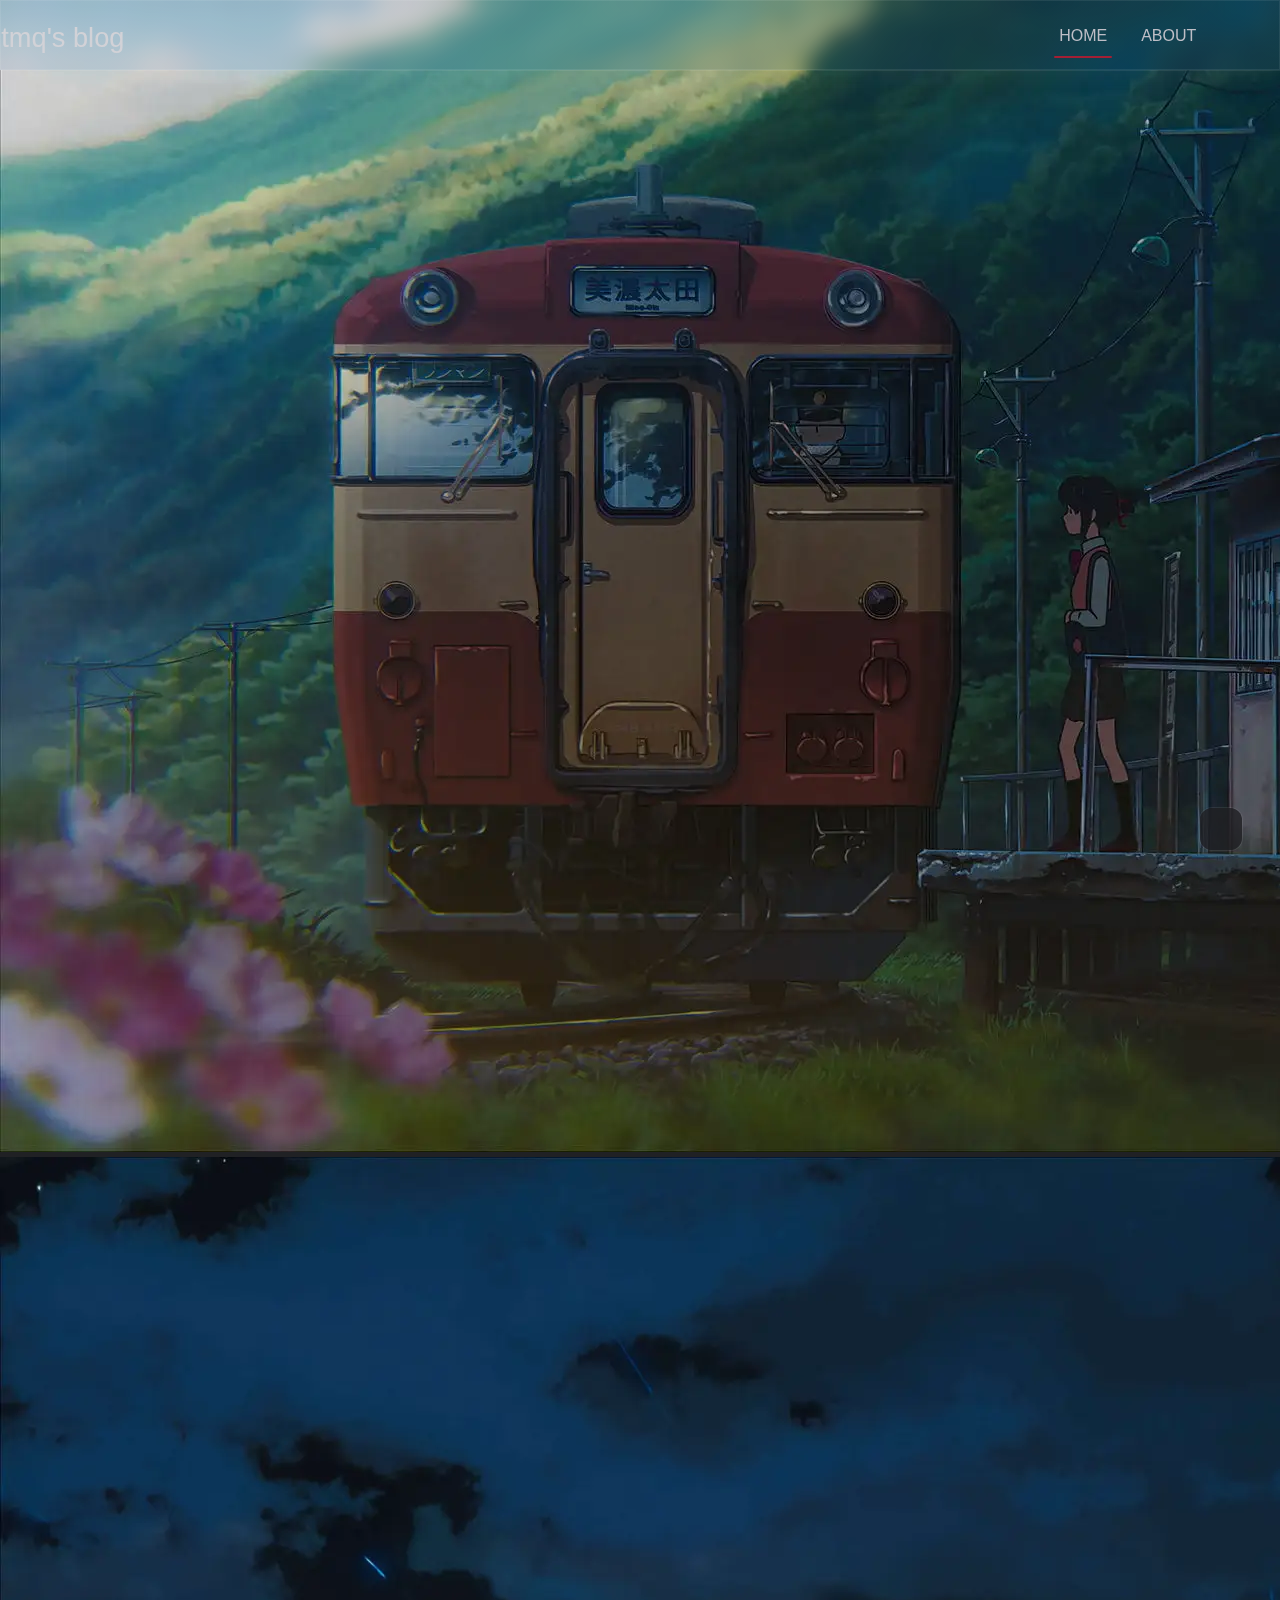
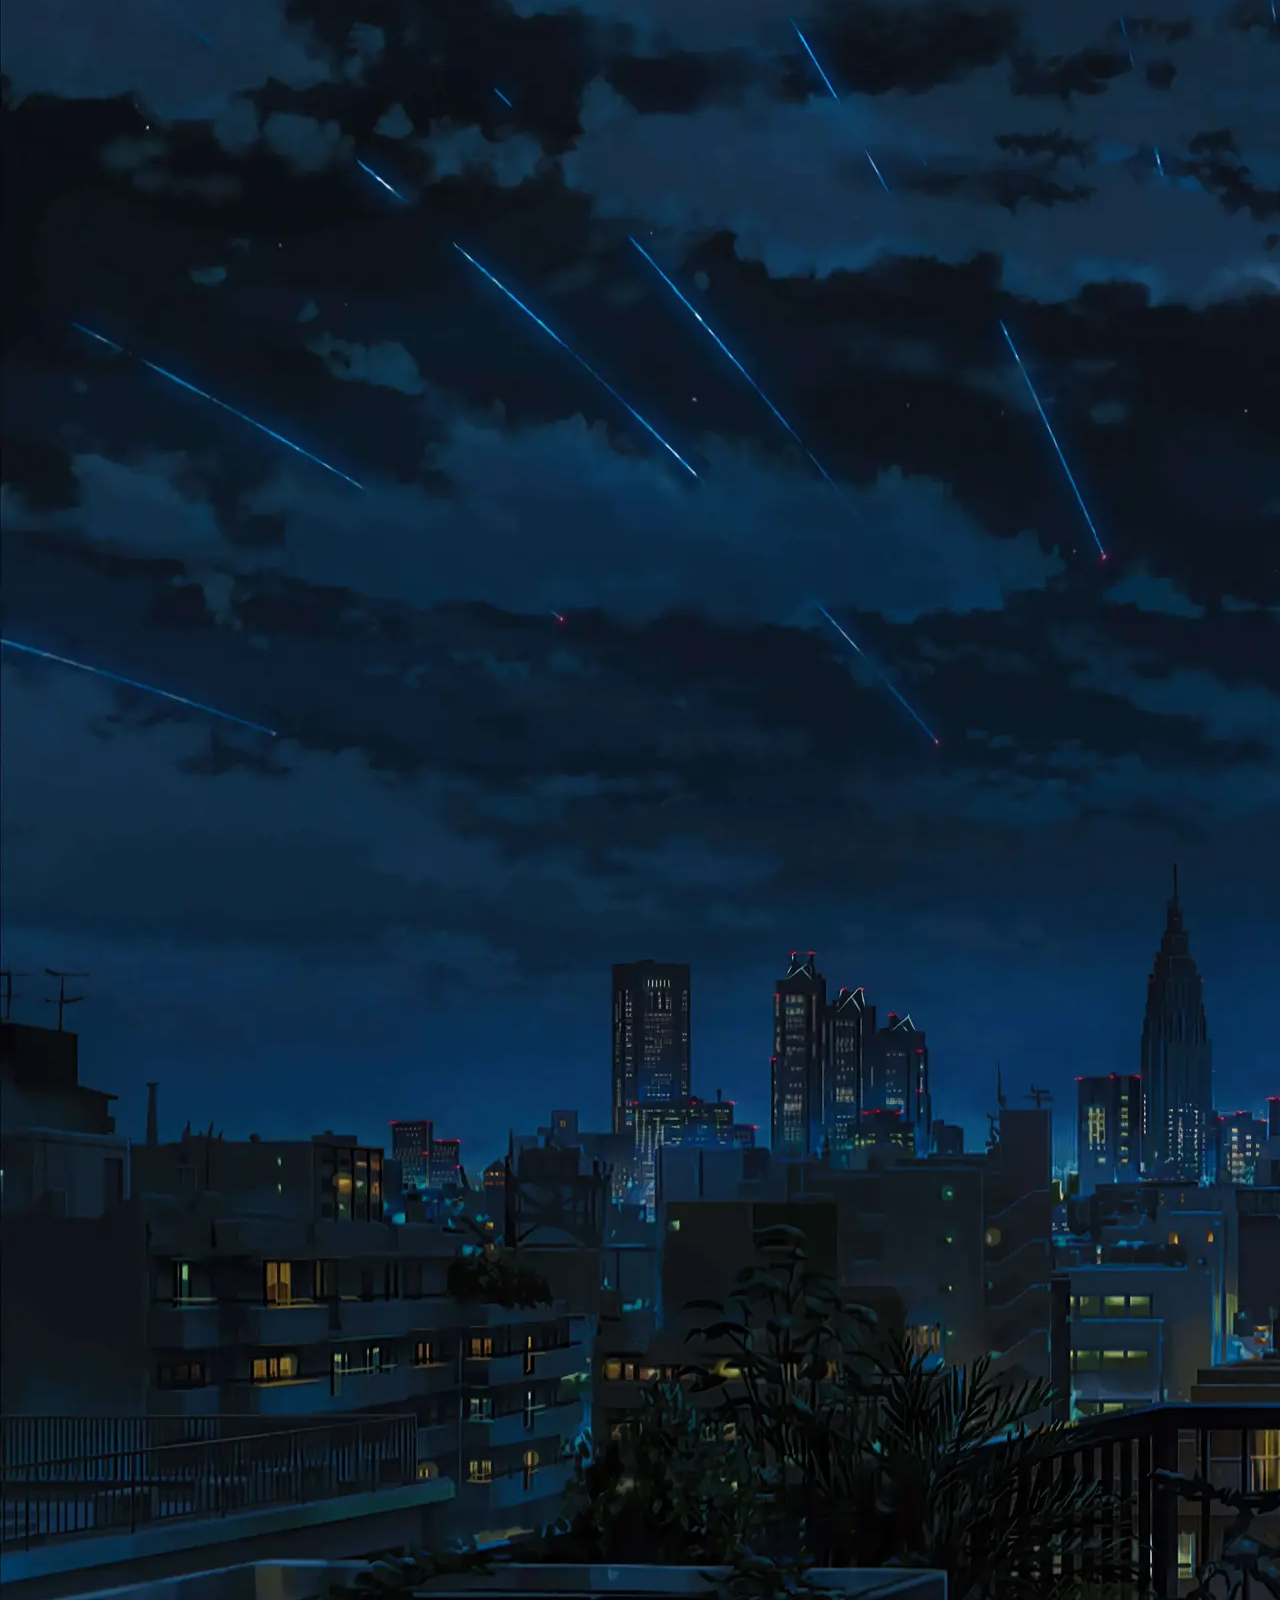
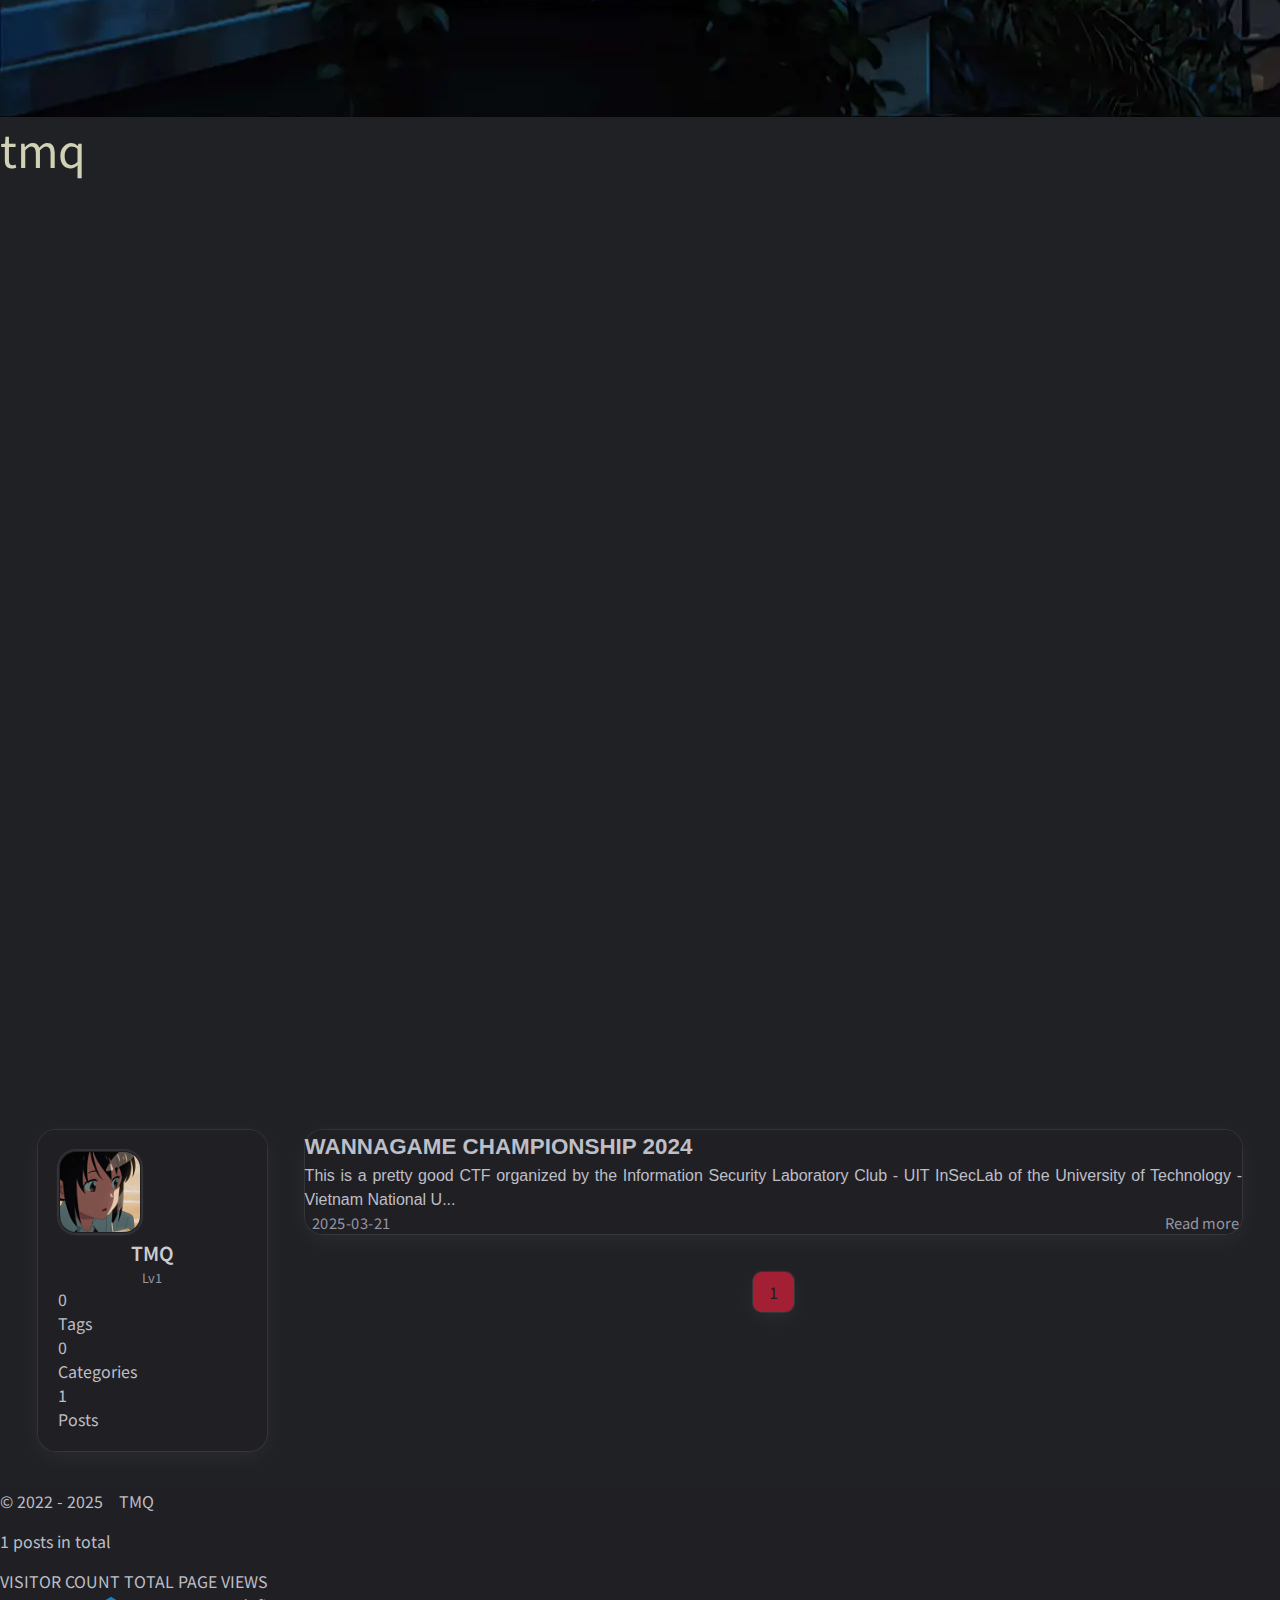
==== commit d094acc9: "Site updated: 2025-03-23 22:42:27" ====
--- a/index.html
+++ b/index.html
@@ -10,6 +10,12 @@
     <link rel="preconnect" href="https://fonts.googleapis.com">
     <link rel="preconnect" href="https://fonts.gstatic.com" crossorigin>
 
+    
+        
+        
+        
+            <link rel="preconnect" href="https://unpkg.com" crossorigin>
+        
     
     <!--- Seo Part-->
     
@@ -47,9 +53,7 @@
         
     </title>
 
-    
-<link rel="stylesheet" href="/fonts/Chillax/chillax.css">
-
+    <link rel="stylesheet" href="https://unpkg.com/hexo-theme-redefine@2.8.2/source/fonts/Chillax/chillax.css">
 
     <!--- Inject Part-->
     
@@ -59,17 +63,11 @@
 
 
     
-        
-<link rel="stylesheet" href="/css/build/tailwind.css">
-
-    
-
-    
-<link rel="stylesheet" href="/fonts/GeistMono/geist-mono.css">
-
-    
-<link rel="stylesheet" href="/fonts/Geist/geist.css">
-
+        <link rel="stylesheet" href="https://unpkg.com/hexo-theme-redefine@2.8.2/source/css/build/tailwind.css">
+    
+
+    <link rel="stylesheet" href="https://unpkg.com/hexo-theme-redefine@2.8.2/source/fonts/GeistMono/geist-mono.css">
+    <link rel="stylesheet" href="https://unpkg.com/hexo-theme-redefine@2.8.2/source/fonts/Geist/geist.css">
     <!--- Font Part-->
     
         <link href="https://fonts.googleapis.com/css2?family=Noto+Sans+SC:wght@400;500;700&display=swap" rel="stylesheet">
@@ -88,18 +86,10 @@
   </script>
     
     <!--- Fontawesome Part-->
-    
-<link rel="stylesheet" href="/fontawesome/fontawesome.min.css">
-
-    
-<link rel="stylesheet" href="/fontawesome/brands.min.css">
-
-    
-<link rel="stylesheet" href="/fontawesome/solid.min.css">
-
-    
-<link rel="stylesheet" href="/fontawesome/regular.min.css">
-
+    <link rel="stylesheet" href="https://unpkg.com/hexo-theme-redefine@2.8.2/source/fontawesome/fontawesome.min.css">
+    <link rel="stylesheet" href="https://unpkg.com/hexo-theme-redefine@2.8.2/source/fontawesome/brands.min.css">
+    <link rel="stylesheet" href="https://unpkg.com/hexo-theme-redefine@2.8.2/source/fontawesome/solid.min.css">
+    <link rel="stylesheet" href="https://unpkg.com/hexo-theme-redefine@2.8.2/source/fontawesome/regular.min.css">
     
     
     
@@ -550,19 +540,7 @@
 </main>
 
 
-
-<script src="/js/build/libs/Swup.min.js"></script>
-
-<script src="/js/build/libs/SwupSlideTheme.min.js"></script>
-
-<script src="/js/build/libs/SwupScriptsPlugin.min.js"></script>
-
-<script src="/js/build/libs/SwupProgressPlugin.min.js"></script>
-
-<script src="/js/build/libs/SwupScrollPlugin.min.js"></script>
-
-<script src="/js/build/libs/SwupPreloadPlugin.min.js"></script>
-
+<script  src="https://unpkg.com/hexo-theme-redefine@2.8.2/source/js/build/libs/Swup.min.js" ></script><script  src="https://unpkg.com/hexo-theme-redefine@2.8.2/source/js/build/libs/SwupSlideTheme.min.js" ></script><script  src="https://unpkg.com/hexo-theme-redefine@2.8.2/source/js/build/libs/SwupScriptsPlugin.min.js" ></script><script  src="https://unpkg.com/hexo-theme-redefine@2.8.2/source/js/build/libs/SwupProgressPlugin.min.js" ></script><script  src="https://unpkg.com/hexo-theme-redefine@2.8.2/source/js/build/libs/SwupScrollPlugin.min.js" ></script><script  src="https://unpkg.com/hexo-theme-redefine@2.8.2/source/js/build/libs/SwupPreloadPlugin.min.js" ></script>
 <script>
     const swup = new Swup({
         plugins: [
@@ -585,74 +563,40 @@
 
 
 
-	
-<script src="/js/build/tools/imageViewer.js" type="module"></script>
-
-<script src="/js/build/utils.js" type="module"></script>
-
-<script src="/js/build/main.js" type="module"></script>
-
-<script src="/js/build/layouts/navbarShrink.js" type="module"></script>
-
-<script src="/js/build/tools/scrollTopBottom.js" type="module"></script>
-
-<script src="/js/build/tools/lightDarkSwitch.js" type="module"></script>
-
-<script src="/js/build/layouts/categoryList.js" type="module"></script>
-
-
-
-
-
-    
-<script src="/js/build/tools/codeBlock.js" type="module"></script>
-
-
-
-
-    
-<script src="/js/build/layouts/lazyload.js" type="module"></script>
-
-
-
-
-
-
-  
-<script src="/js/build/libs/Typed.min.js"></script>
-
-  
-<script src="/js/build/plugins/typed.js" type="module"></script>
-
-
-
-
-
-
-
-
-    
-<script src="/js/build/libs/anime.min.js"></script>
-
-
-
-
-
-    
-<script src="/js/build/tools/tocToggle.js" type="module" data-swup-reload-script=""></script>
-
-<script src="/js/build/layouts/toc.js" type="module" data-swup-reload-script=""></script>
-
-<script src="/js/build/plugins/tabs.js" type="module" data-swup-reload-script=""></script>
-
-
-
-
-<script src="/js/build/libs/moment-with-locales.min.js" data-swup-reload-script=""></script>
-
-
-<script src="/js/build/layouts/essays.js" type="module" data-swup-reload-script=""></script>
-
+	<script type="module" src="https://unpkg.com/hexo-theme-redefine@2.8.2/source/js/build/tools/imageViewer.js" ></script><script type="module" src="https://unpkg.com/hexo-theme-redefine@2.8.2/source/js/build/utils.js" ></script><script type="module" src="https://unpkg.com/hexo-theme-redefine@2.8.2/source/js/build/main.js" ></script><script type="module" src="https://unpkg.com/hexo-theme-redefine@2.8.2/source/js/build/layouts/navbarShrink.js" ></script><script type="module" src="https://unpkg.com/hexo-theme-redefine@2.8.2/source/js/build/tools/scrollTopBottom.js" ></script><script type="module" src="https://unpkg.com/hexo-theme-redefine@2.8.2/source/js/build/tools/lightDarkSwitch.js" ></script><script type="module" src="https://unpkg.com/hexo-theme-redefine@2.8.2/source/js/build/layouts/categoryList.js" ></script>
+
+
+
+
+    <script type="module" src="https://unpkg.com/hexo-theme-redefine@2.8.2/source/js/build/tools/codeBlock.js" ></script>
+
+
+
+    <script type="module" src="https://unpkg.com/hexo-theme-redefine@2.8.2/source/js/build/layouts/lazyload.js" ></script>
+
+
+
+
+
+  <script  src="https://unpkg.com/hexo-theme-redefine@2.8.2/source/js/build/libs/Typed.min.js" ></script>
+  <script type="module" src="https://unpkg.com/hexo-theme-redefine@2.8.2/source/js/build/plugins/typed.js" ></script>
+
+
+
+
+
+
+
+    <script  src="https://unpkg.com/hexo-theme-redefine@2.8.2/source/js/build/libs/anime.min.js" ></script>
+
+
+
+
+    <script type="module" src="https://unpkg.com/hexo-theme-redefine@2.8.2/source/js/build/tools/tocToggle.js" data-swup-reload-script></script><script type="module" src="https://unpkg.com/hexo-theme-redefine@2.8.2/source/js/build/layouts/toc.js" data-swup-reload-script></script><script type="module" src="https://unpkg.com/hexo-theme-redefine@2.8.2/source/js/build/plugins/tabs.js" data-swup-reload-script></script>
+
+
+<script  src="https://unpkg.com/hexo-theme-redefine@2.8.2/source/js/build/libs/moment-with-locales.min.js" data-swup-reload-script></script>
+<script type="module" src="https://unpkg.com/hexo-theme-redefine@2.8.2/source/js/build/layouts/essays.js" data-swup-reload-script></script>
 
 
 
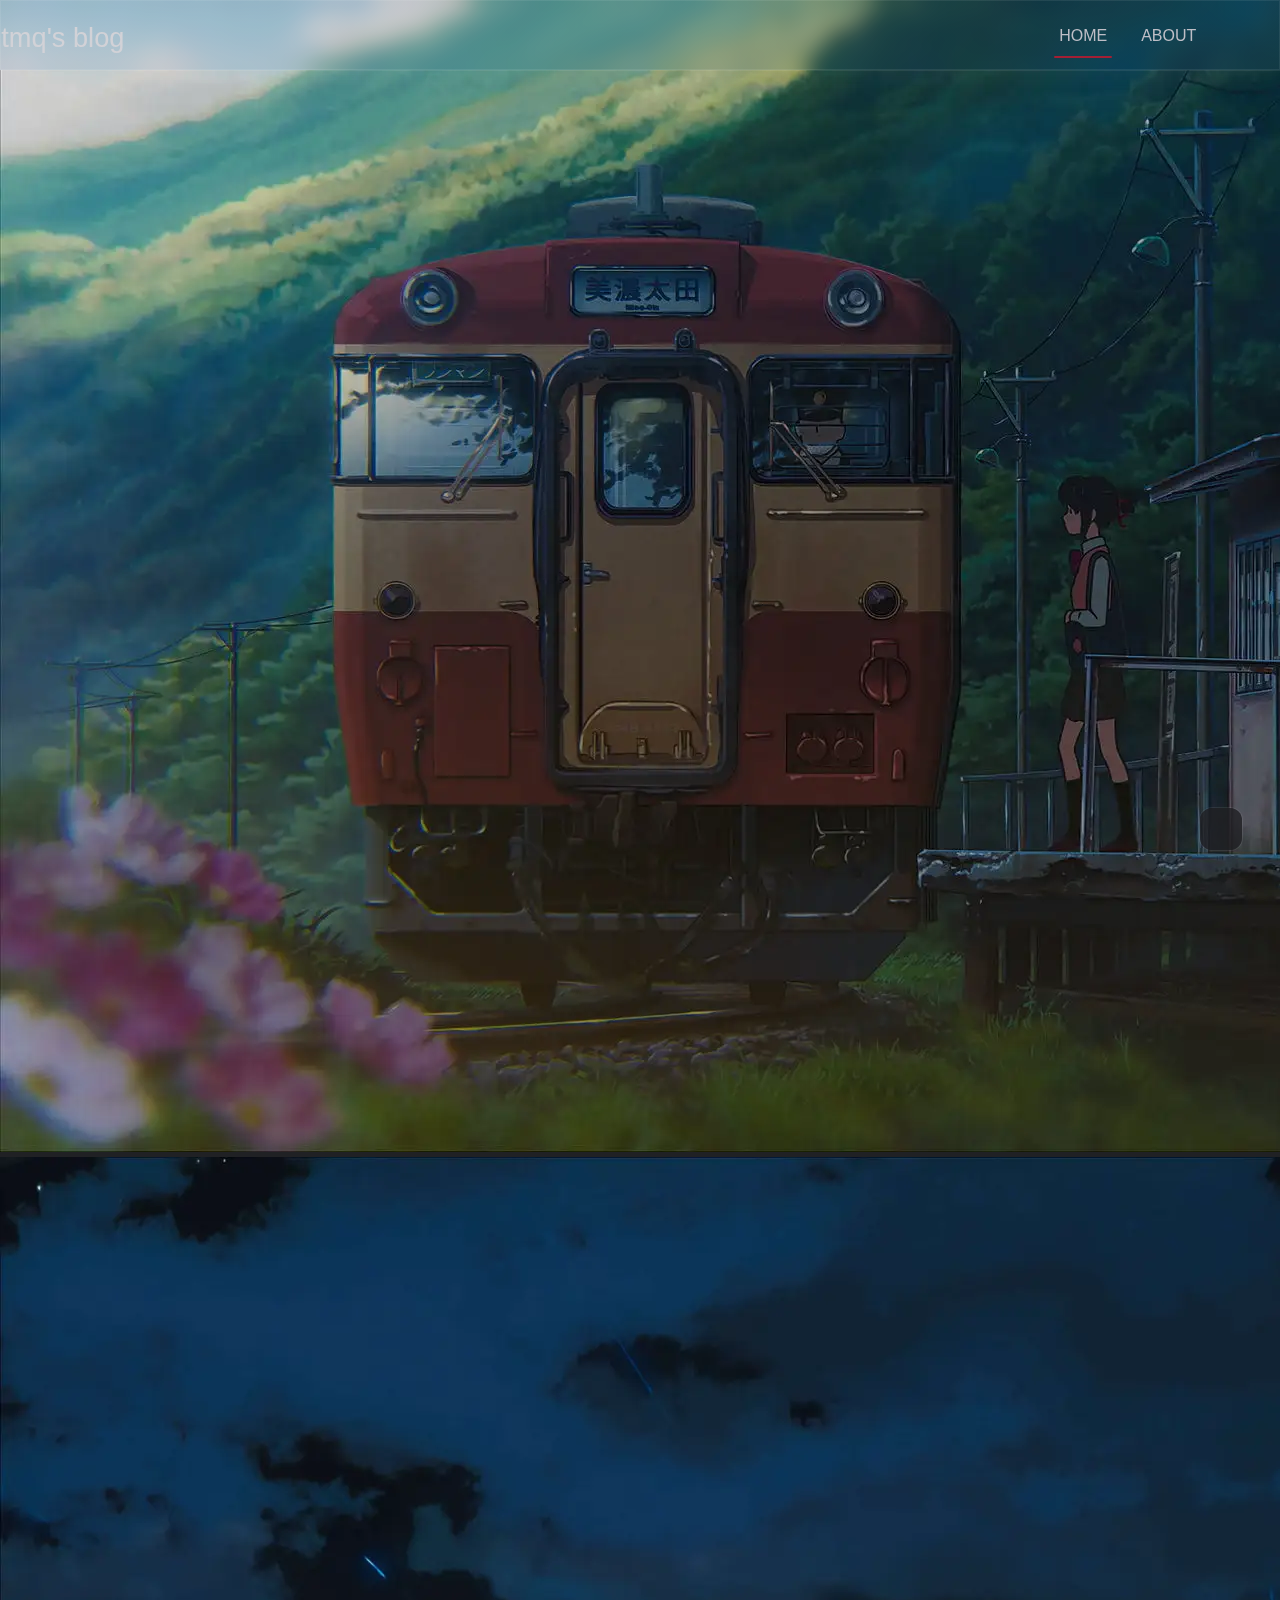
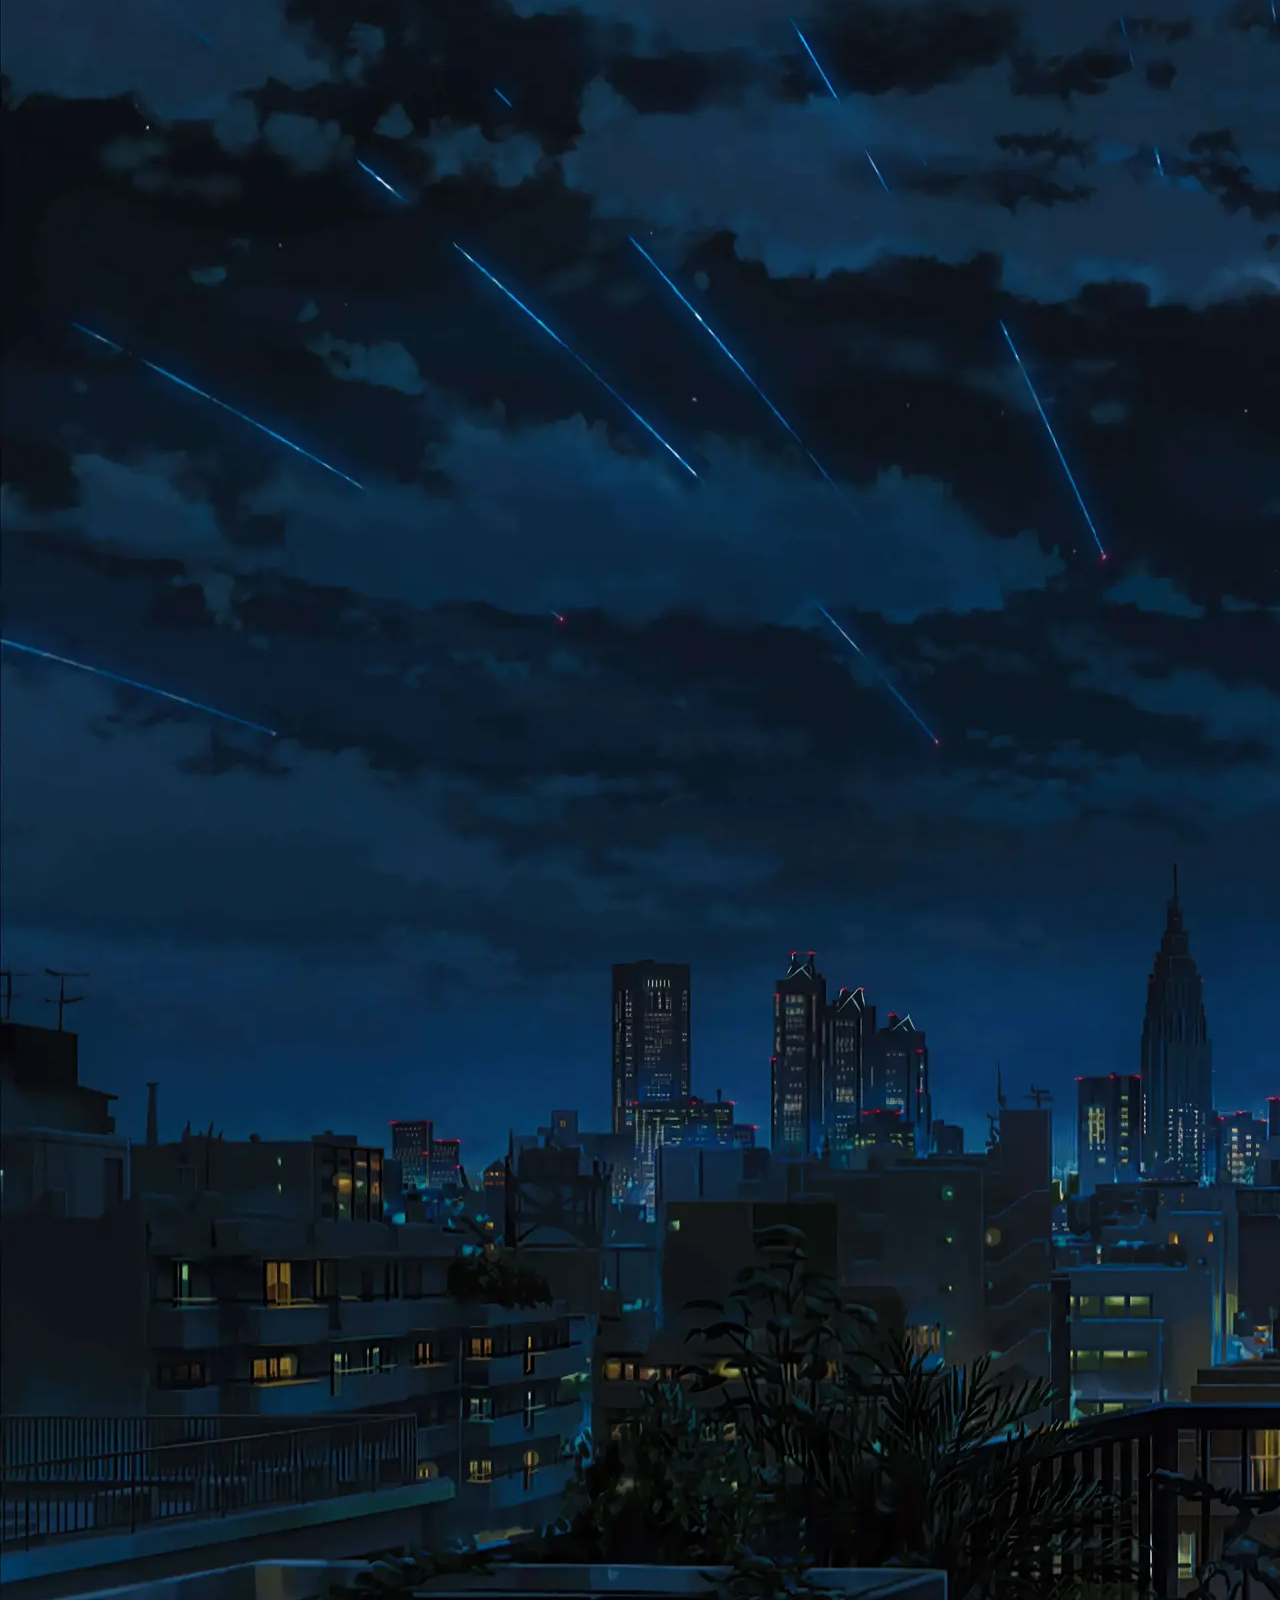
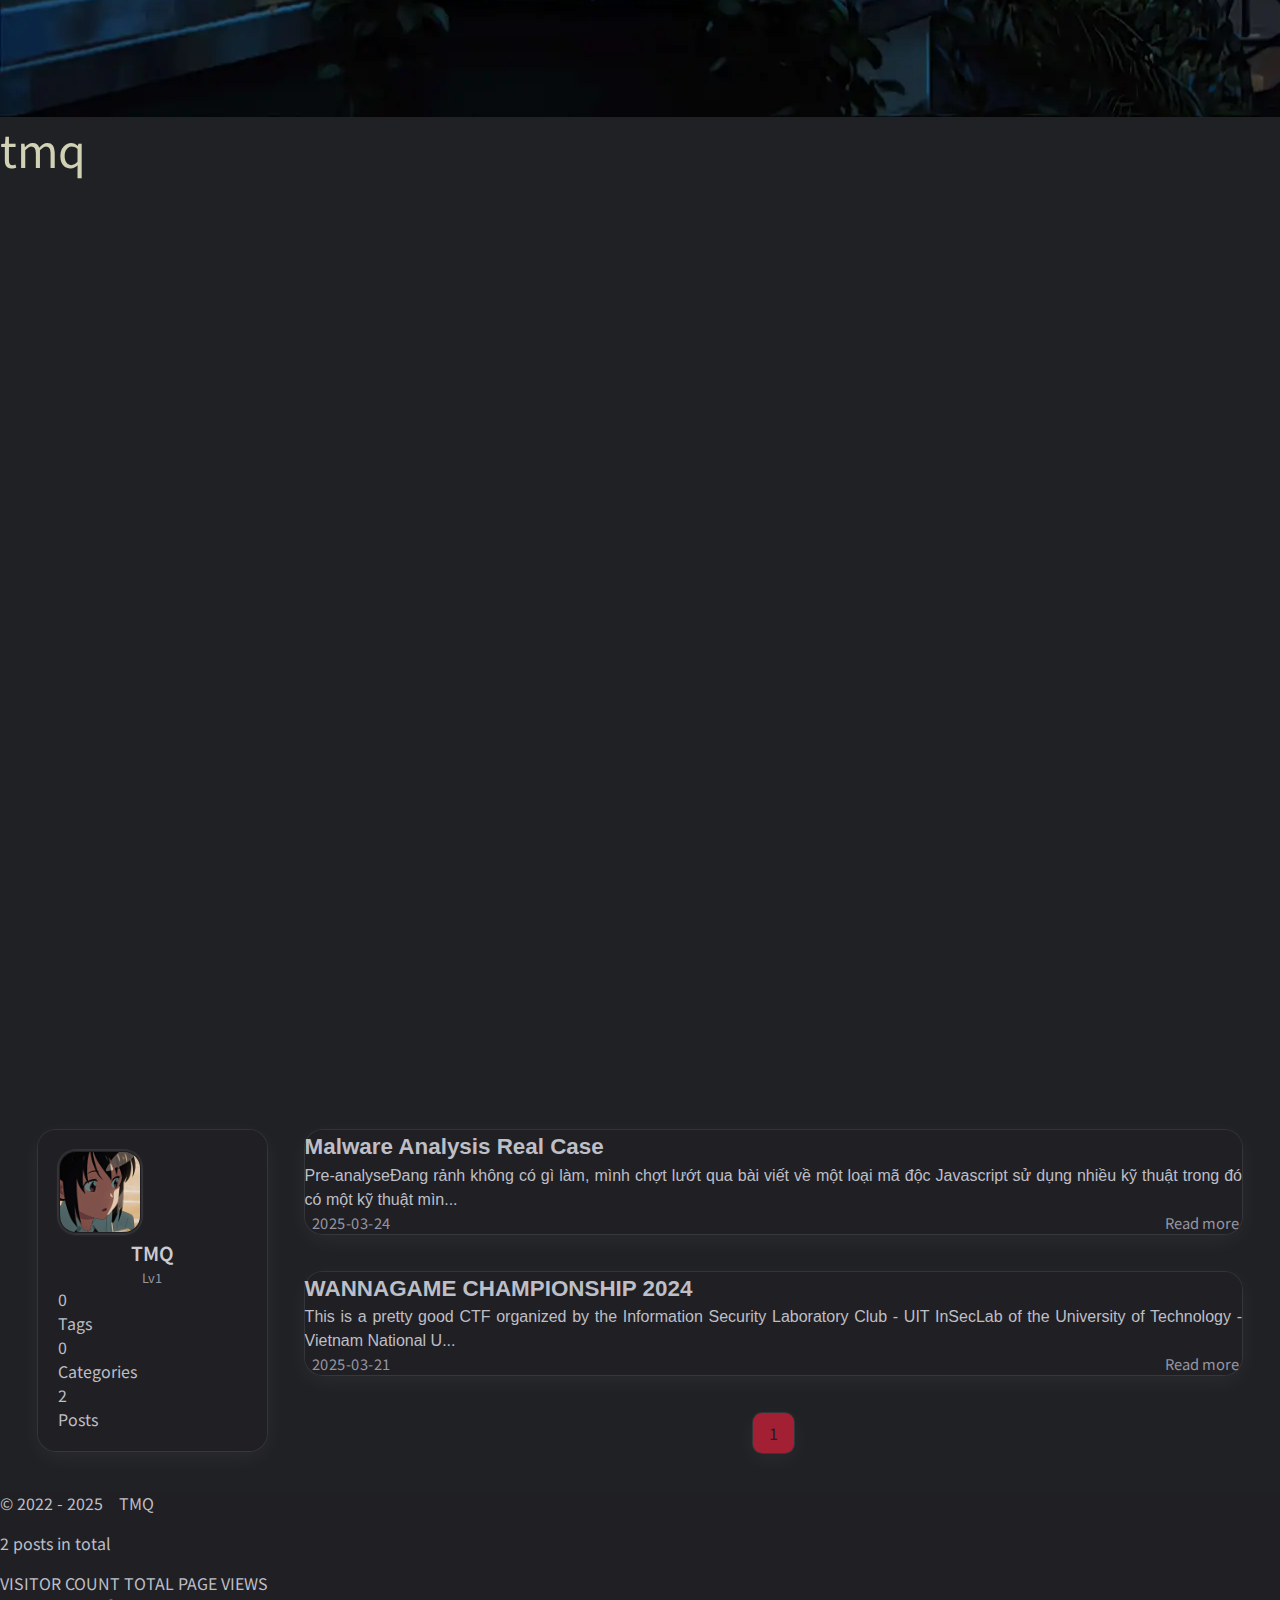
==== commit 8f875cfc: "Site updated: 2025-03-24 00:13:54" ====
--- a/index.html
+++ b/index.html
@@ -326,7 +326,7 @@
         <div class="label text-third-text-color text-sm">Categories</div>
     </a>
     <a class="item tag-count-item flex flex-col justify-center items-center w-20" href="/archives">
-        <div class="number text-2xl sm:text-xl text-second-text-color font-semibold">1</div>
+        <div class="number text-2xl sm:text-xl text-second-text-color font-semibold">2</div>
         <div class="label text-third-text-color text-sm">Posts</div>
     </a>
 </div>
@@ -366,7 +366,7 @@
         <div class="label text-third-text-color text-sm">Categories</div>
     </a>
     <a class="item tag-count-item flex flex-col justify-center items-center w-20" href="/archives">
-        <div class="number text-2xl sm:text-xl text-second-text-color font-semibold">1</div>
+        <div class="number text-2xl sm:text-xl text-second-text-color font-semibold">2</div>
         <div class="label text-third-text-color text-sm">Posts</div>
     </a>
 </div>
@@ -381,6 +381,46 @@
 			<div class="main-content">
 				<div class="home-content-container">
     <ul class="home-article-list">
+        
+            <li class="home-article-item">
+
+                
+
+                
+
+                
+                <div class="flex flex-col gap-5 px-7 pb-7 pt-7">
+                    <h3 class="home-article-title">
+                        <a href="/2025/03/24/Malware-Analysis-Real-Case-1-Stealer-with-Malicious-Javascript-Obfuscate-Technique/">
+                            Malware Analysis Real Case
+                        </a>
+                    </h3>
+
+                    <div class="home-article-content markdown-body">
+                        
+                            
+                            Pre-analyseĐang rảnh không có gì làm, mình chợt lướt qua bài viết về một loại mã độc Javascript sử dụng nhiều kỹ thuật trong đó có một kỹ thuật mìn...
+                        
+                    </div>
+
+                    <div class="home-article-meta-info-container">
+    <div class="home-article-meta-info">
+        <span><i class="fa-solid fa-calendars"></i>&nbsp;
+            <span class="home-article-date" data-date="Mon Mar 24 2025 00:02:03 GMT+0700">
+                
+                    2025-03-24
+                
+            </span>
+        </span>
+        
+        
+    </div>
+
+    <a href="/2025/03/24/Malware-Analysis-Real-Case-1-Stealer-with-Malicious-Javascript-Obfuscate-Technique/">Read more<span class="seo-reader-text">Malware Analysis Real Case</span>&nbsp;<i class="fa-solid fa-angle-right"></i></a>
+</div>
+
+                </div>
+            </li>
         
             <li class="home-article-item">
 
@@ -452,7 +492,7 @@
                 
                 <p class="post-count space-x-0.5">
                     <span>
-                        1 posts in total
+                        2 posts in total
                     </span>
                     
                 </p>
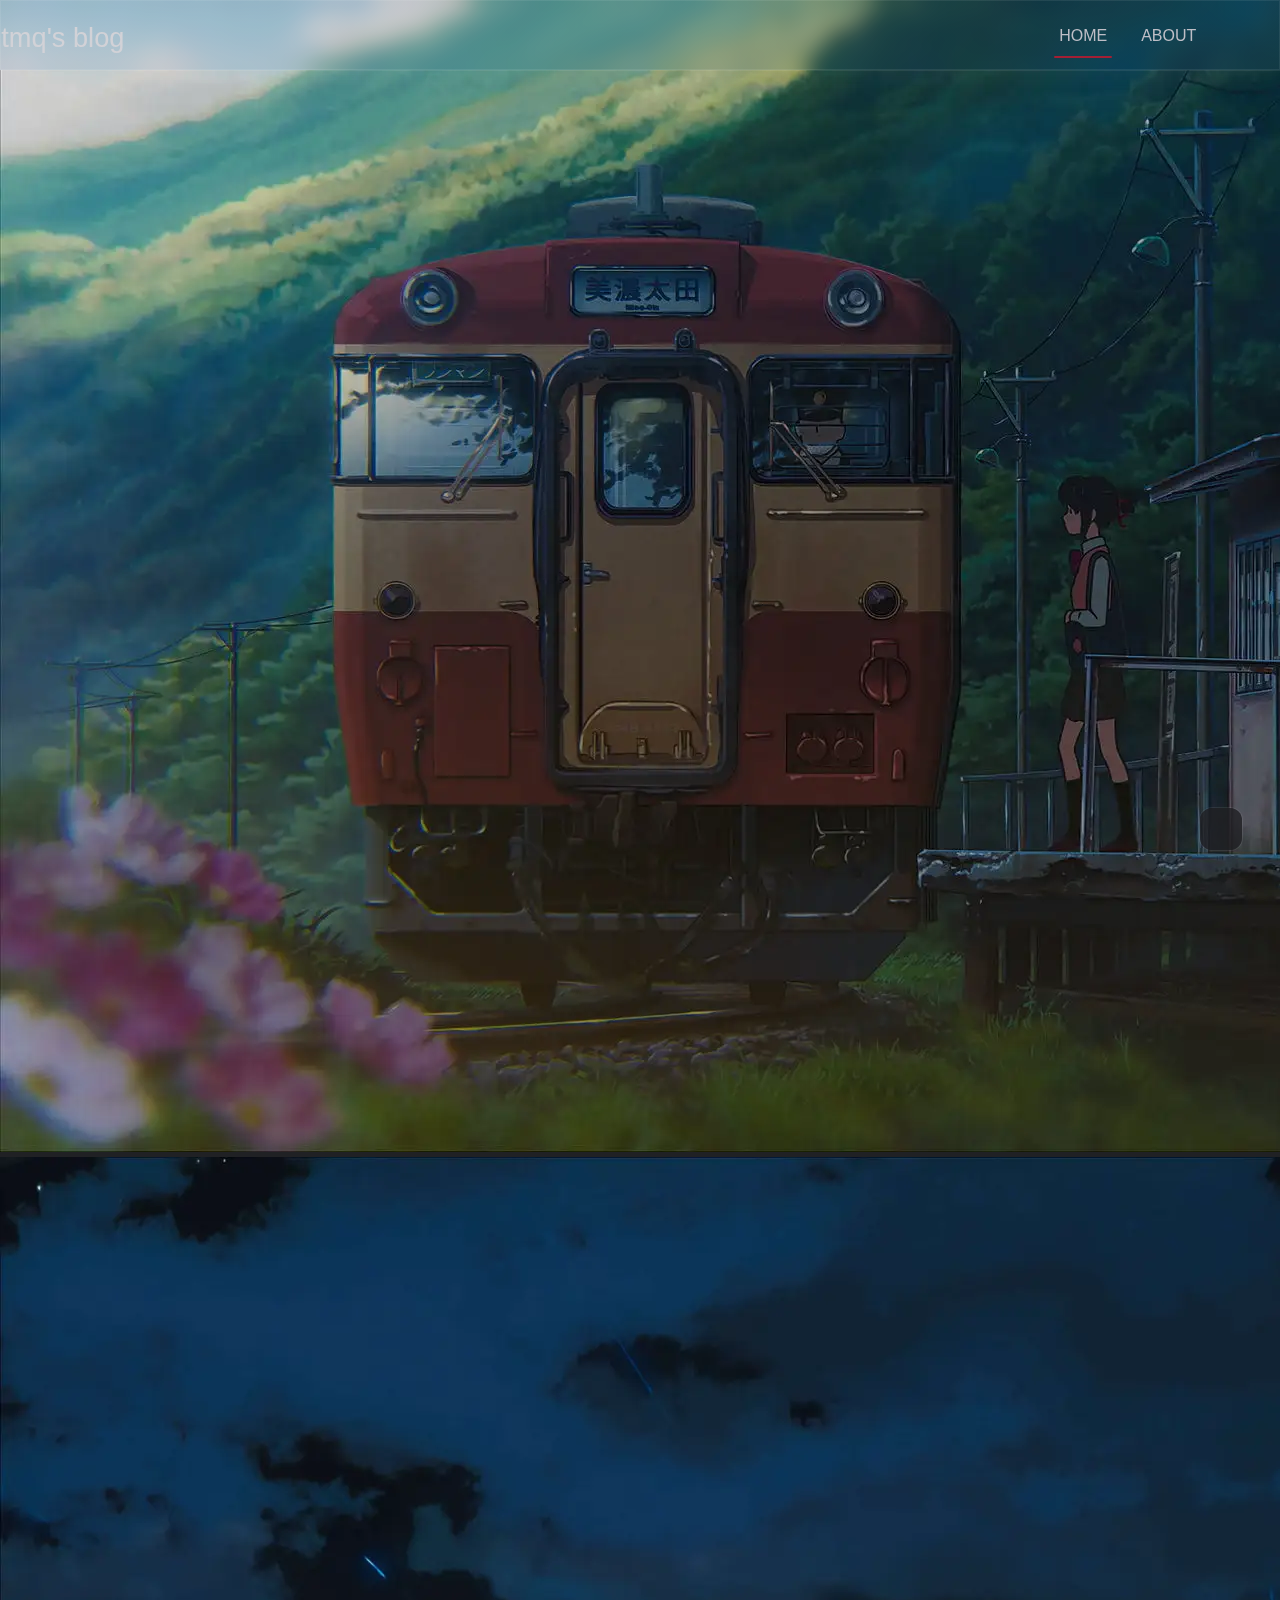
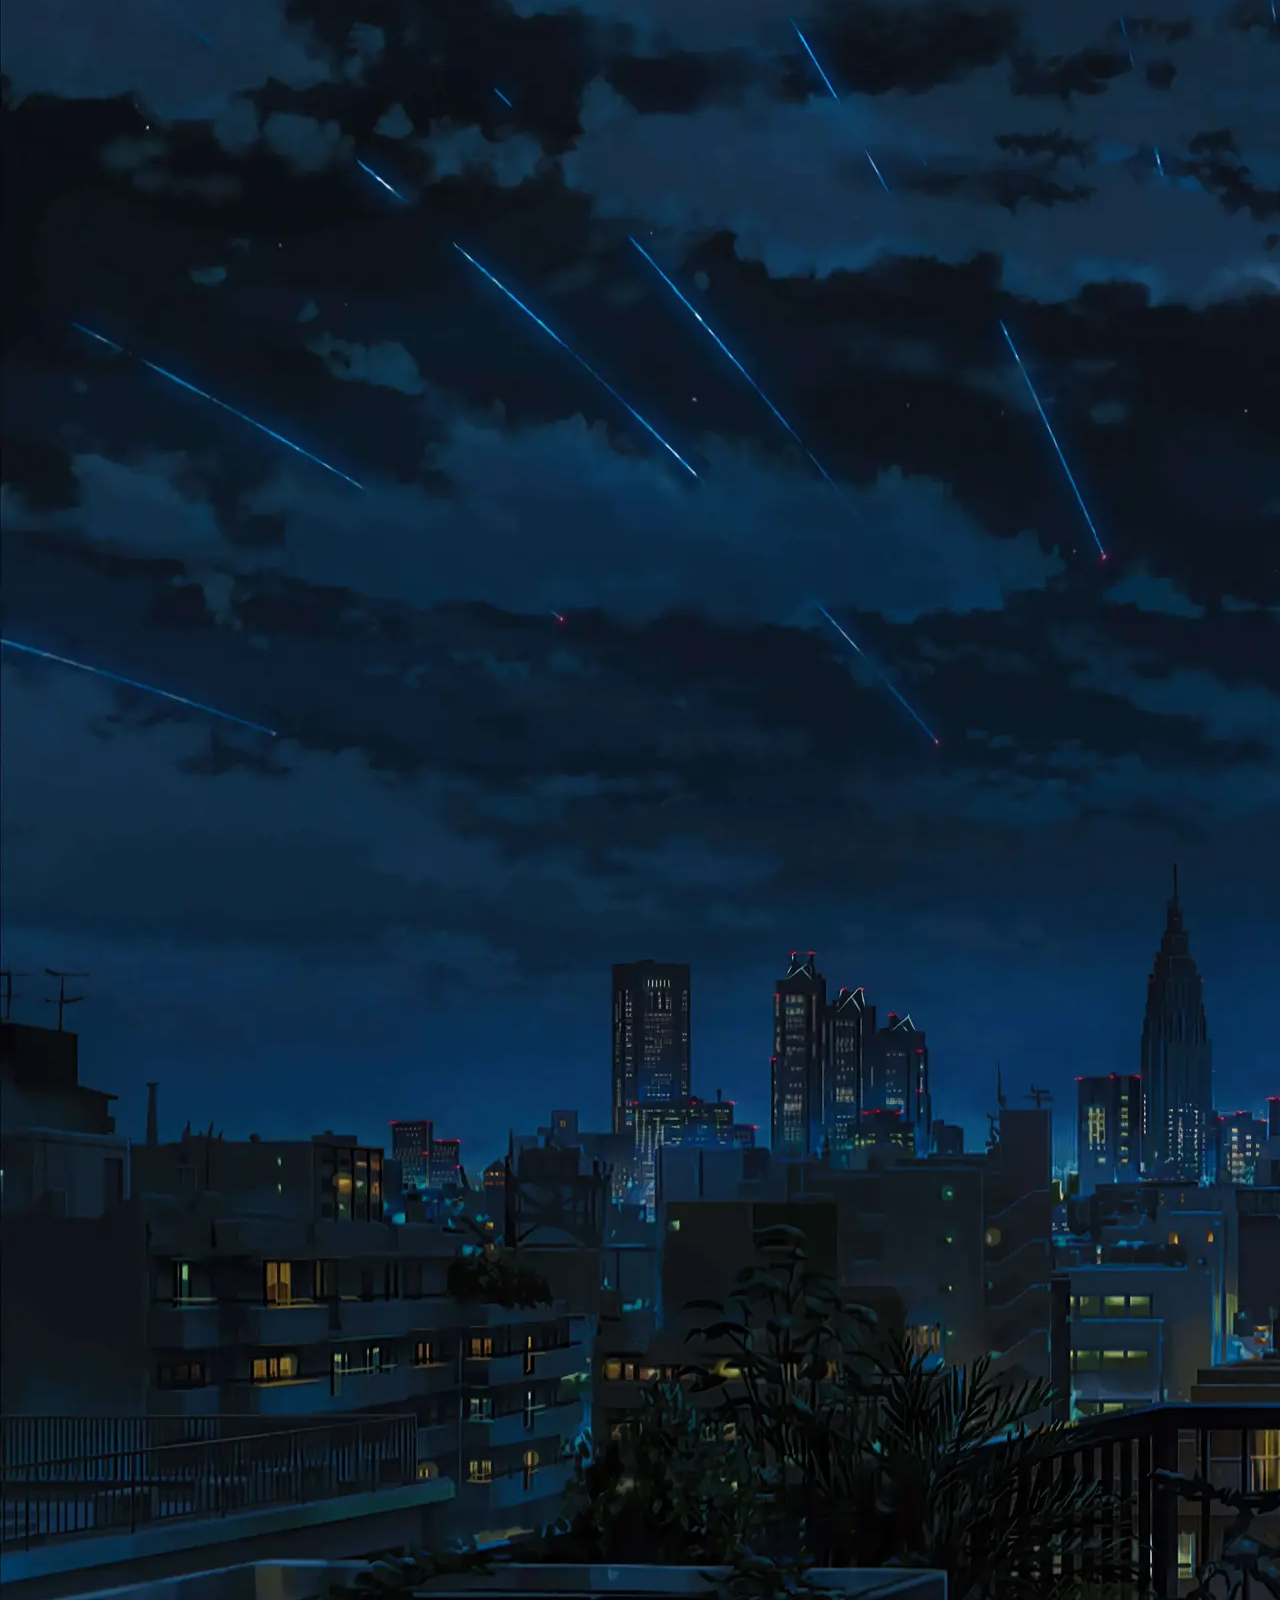
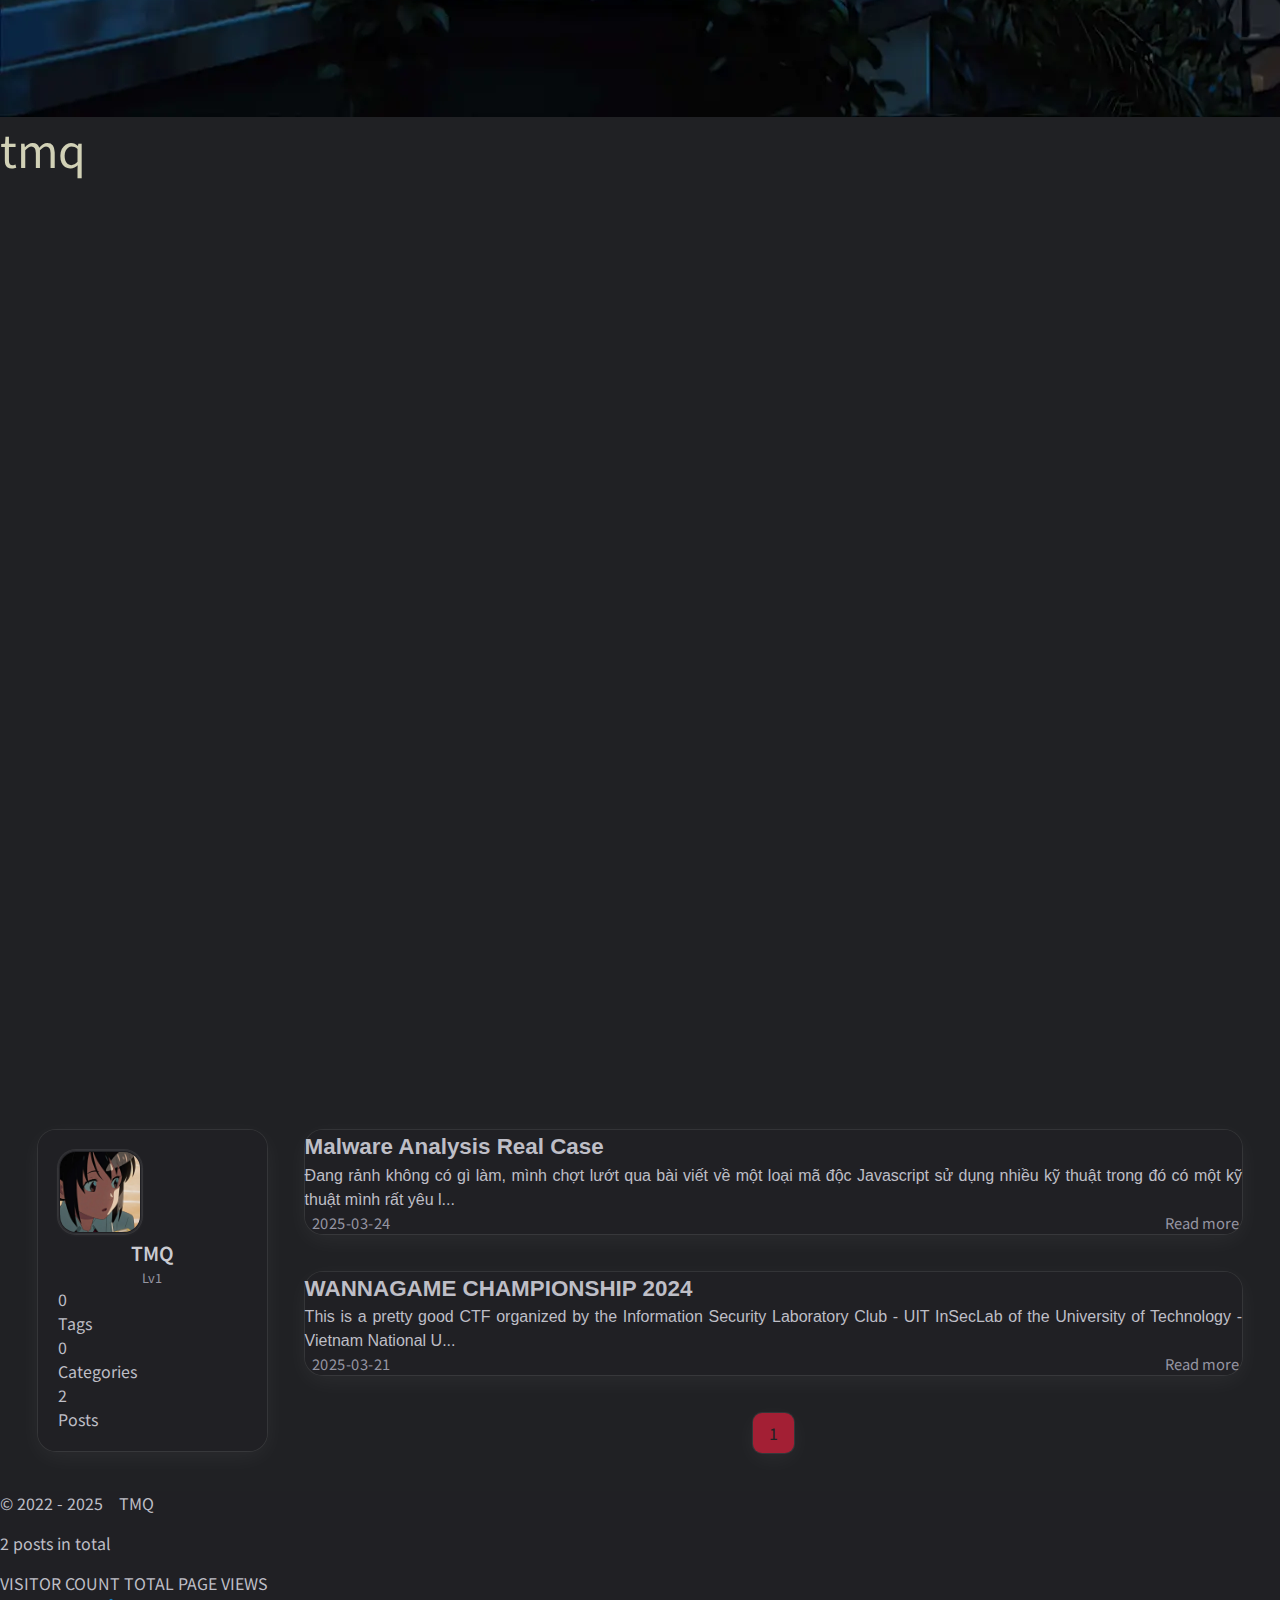
==== commit c7ce2987: "Site updated: 2025-03-24 00:16:42" ====
--- a/index.html
+++ b/index.html
@@ -399,7 +399,7 @@
                     <div class="home-article-content markdown-body">
                         
                             
-                            Pre-analyseĐang rảnh không có gì làm, mình chợt lướt qua bài viết về một loại mã độc Javascript sử dụng nhiều kỹ thuật trong đó có một kỹ thuật mìn...
+                            Đang rảnh không có gì làm, mình chợt lướt qua bài viết về một loại mã độc Javascript sử dụng nhiều kỹ thuật trong đó có một kỹ thuật mình rất yêu l...
                         
                     </div>
 
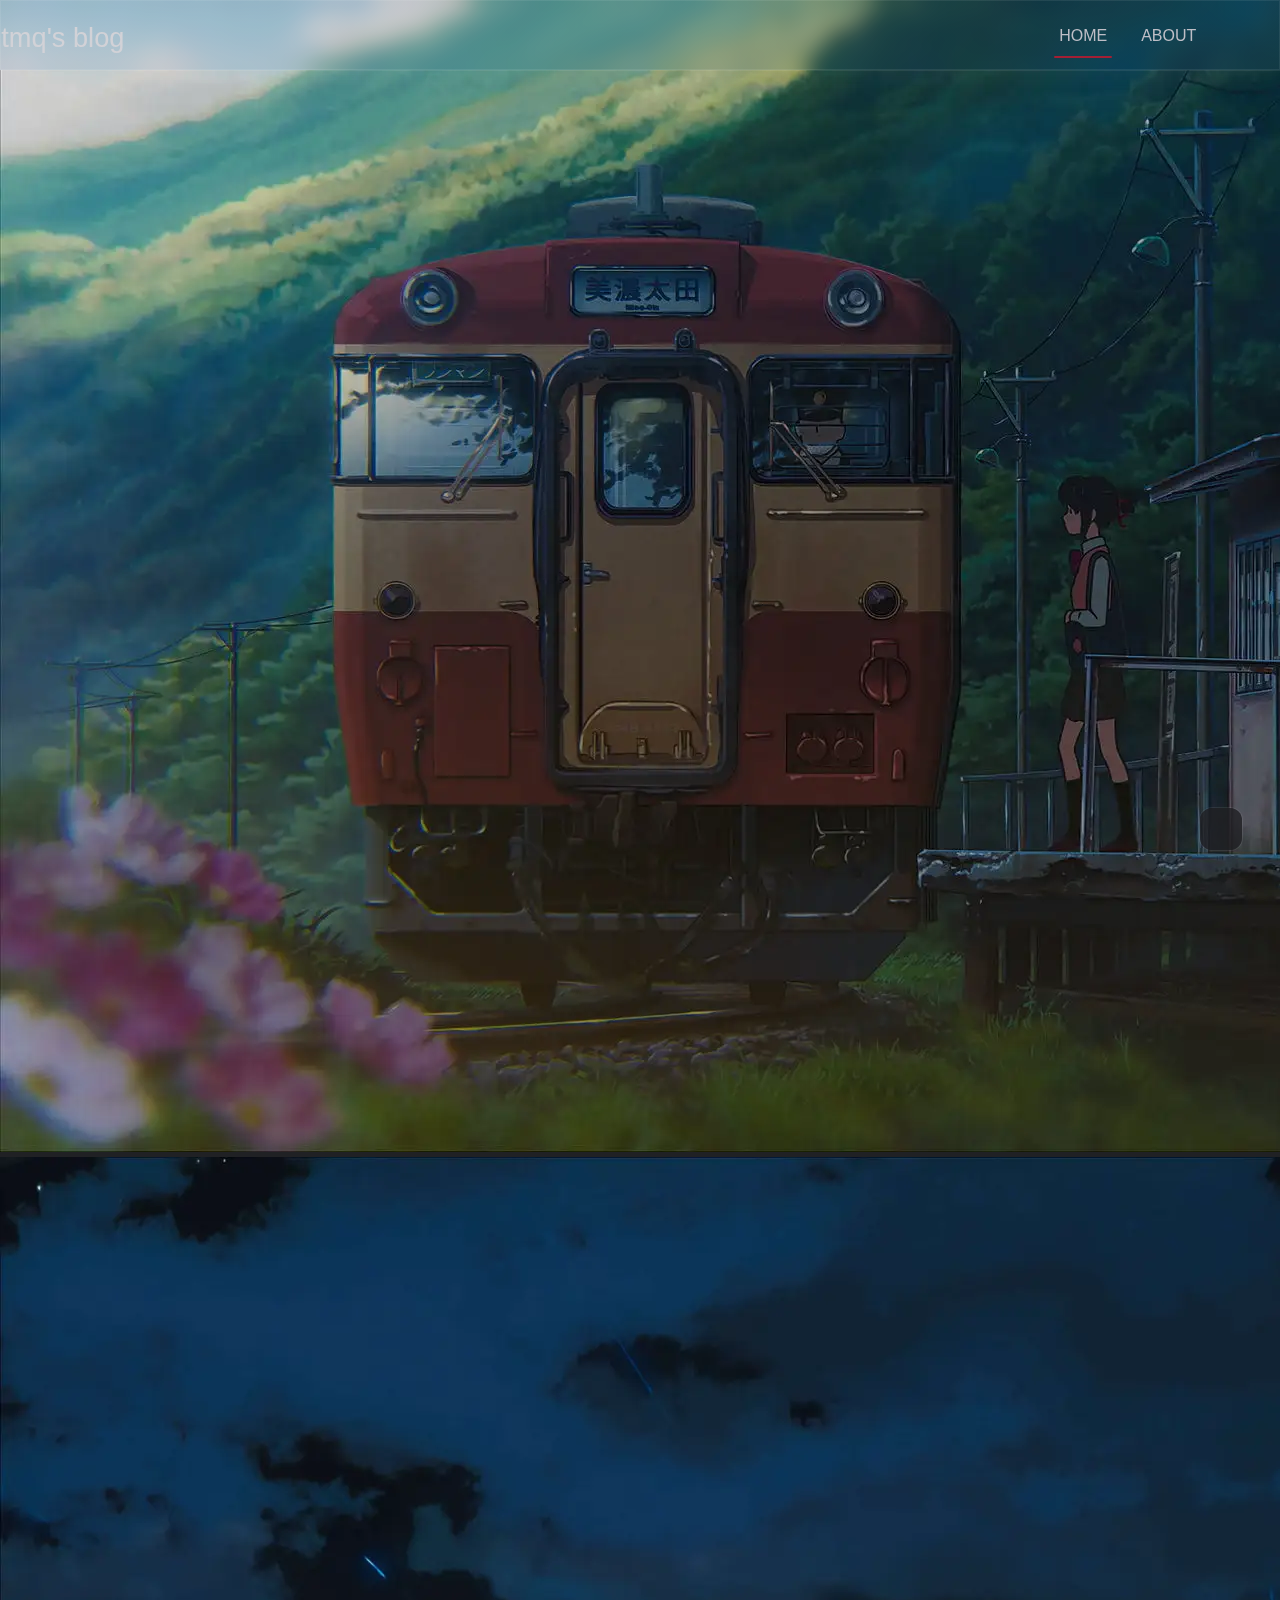
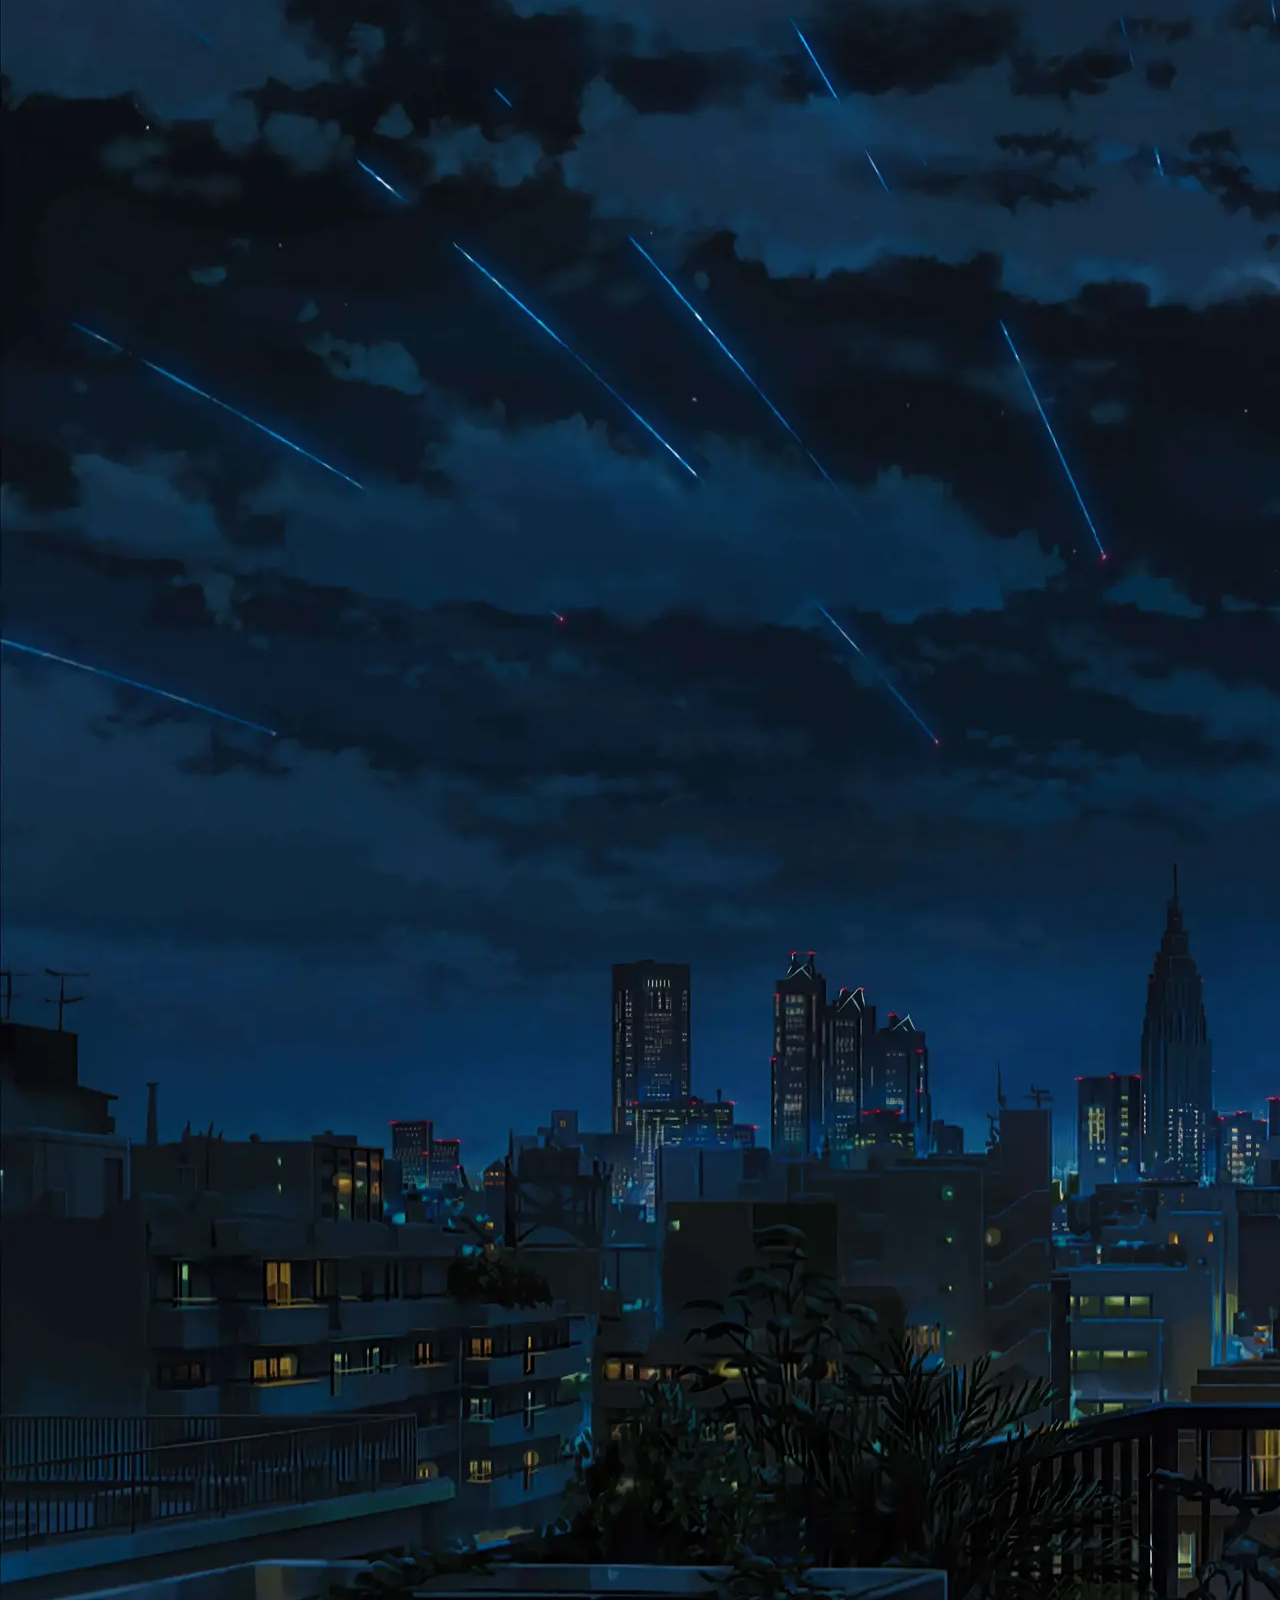
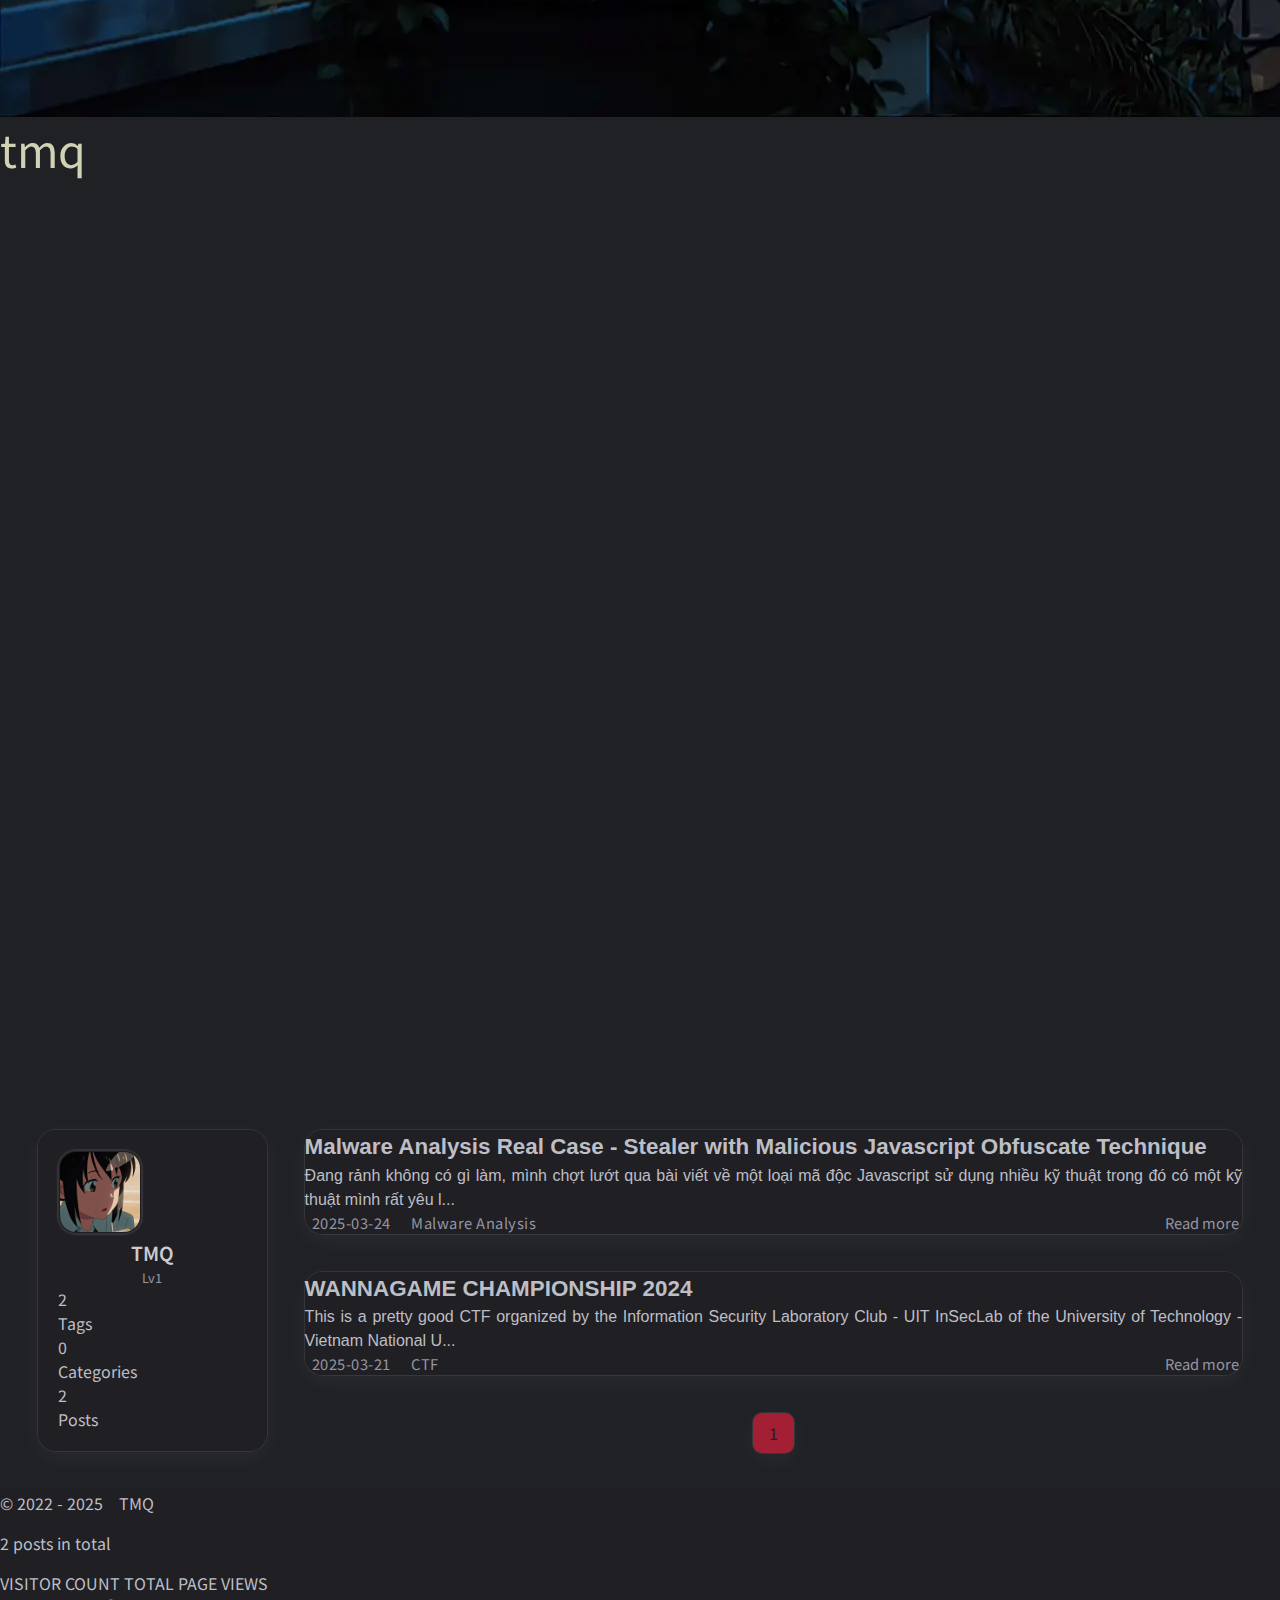
==== commit 28ac7a0a: "Site updated: 2025-03-24 00:25:41" ====
--- a/index.html
+++ b/index.html
@@ -318,7 +318,7 @@
 
         <div class="statistics flex justify-around my-2.5">
     <a class="item tag-count-item flex flex-col justify-center items-center w-20" href="/tags">
-        <div class="number text-2xl sm:text-xl text-second-text-color font-semibold">0</div>
+        <div class="number text-2xl sm:text-xl text-second-text-color font-semibold">2</div>
         <div class="label text-third-text-color text-sm">Tags</div>
     </a>
     <a class="item tag-count-item flex flex-col justify-center items-center w-20" href="/categories">
@@ -358,7 +358,7 @@
 </div>
                 <div class="statistics flex justify-around my-2.5">
     <a class="item tag-count-item flex flex-col justify-center items-center w-20" href="/tags">
-        <div class="number text-2xl sm:text-xl text-second-text-color font-semibold">0</div>
+        <div class="number text-2xl sm:text-xl text-second-text-color font-semibold">2</div>
         <div class="label text-third-text-color text-sm">Tags</div>
     </a>
     <a class="item tag-count-item flex flex-col justify-center items-center w-20" href="/categories">
@@ -392,7 +392,7 @@
                 <div class="flex flex-col gap-5 px-7 pb-7 pt-7">
                     <h3 class="home-article-title">
                         <a href="/2025/03/24/Malware-Analysis-Real-Case-1-Stealer-with-Malicious-Javascript-Obfuscate-Technique/">
-                            Malware Analysis Real Case
+                            Malware Analysis Real Case - Stealer with Malicious Javascript Obfuscate Technique
                         </a>
                     </h3>
 
@@ -414,9 +414,21 @@
         </span>
         
         
-    </div>
-
-    <a href="/2025/03/24/Malware-Analysis-Real-Case-1-Stealer-with-Malicious-Javascript-Obfuscate-Technique/">Read more<span class="seo-reader-text">Malware Analysis Real Case</span>&nbsp;<i class="fa-solid fa-angle-right"></i></a>
+            <span class="home-article-tag">
+                <i class="fa-solid fa-tags"></i>&nbsp;
+                <ul>
+                    
+                        <li>
+                            
+                            <a href="/tags/Malware-Analysis/">Malware Analysis</a>&nbsp;
+                        </li>
+                    
+                </ul>
+            </span>
+        
+    </div>
+
+    <a href="/2025/03/24/Malware-Analysis-Real-Case-1-Stealer-with-Malicious-Javascript-Obfuscate-Technique/">Read more<span class="seo-reader-text">Malware Analysis Real Case - Stealer with Malicious Javascript Obfuscate Technique</span>&nbsp;<i class="fa-solid fa-angle-right"></i></a>
 </div>
 
                 </div>
@@ -453,6 +465,18 @@
             </span>
         </span>
         
+        
+            <span class="home-article-tag">
+                <i class="fa-solid fa-tags"></i>&nbsp;
+                <ul>
+                    
+                        <li>
+                            
+                            <a href="/tags/CTF/">CTF</a>&nbsp;
+                        </li>
+                    
+                </ul>
+            </span>
         
     </div>
 
